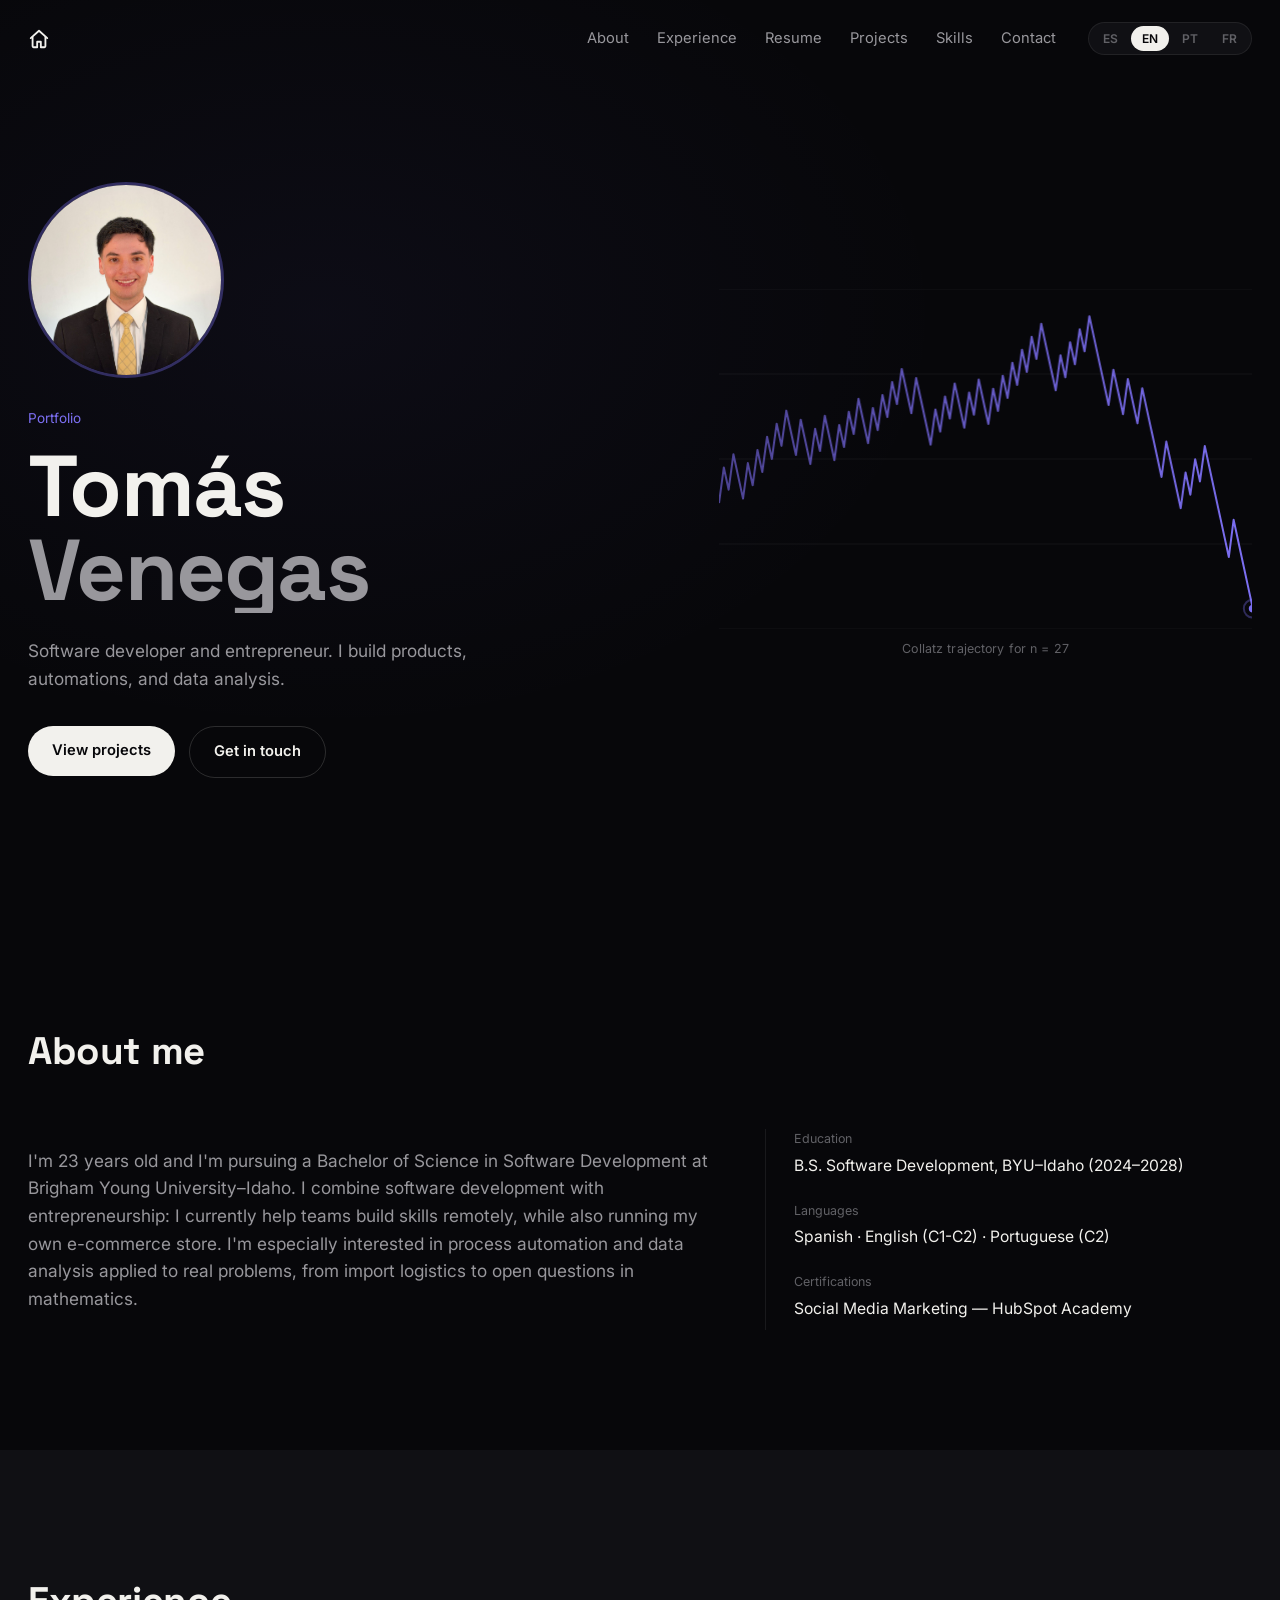
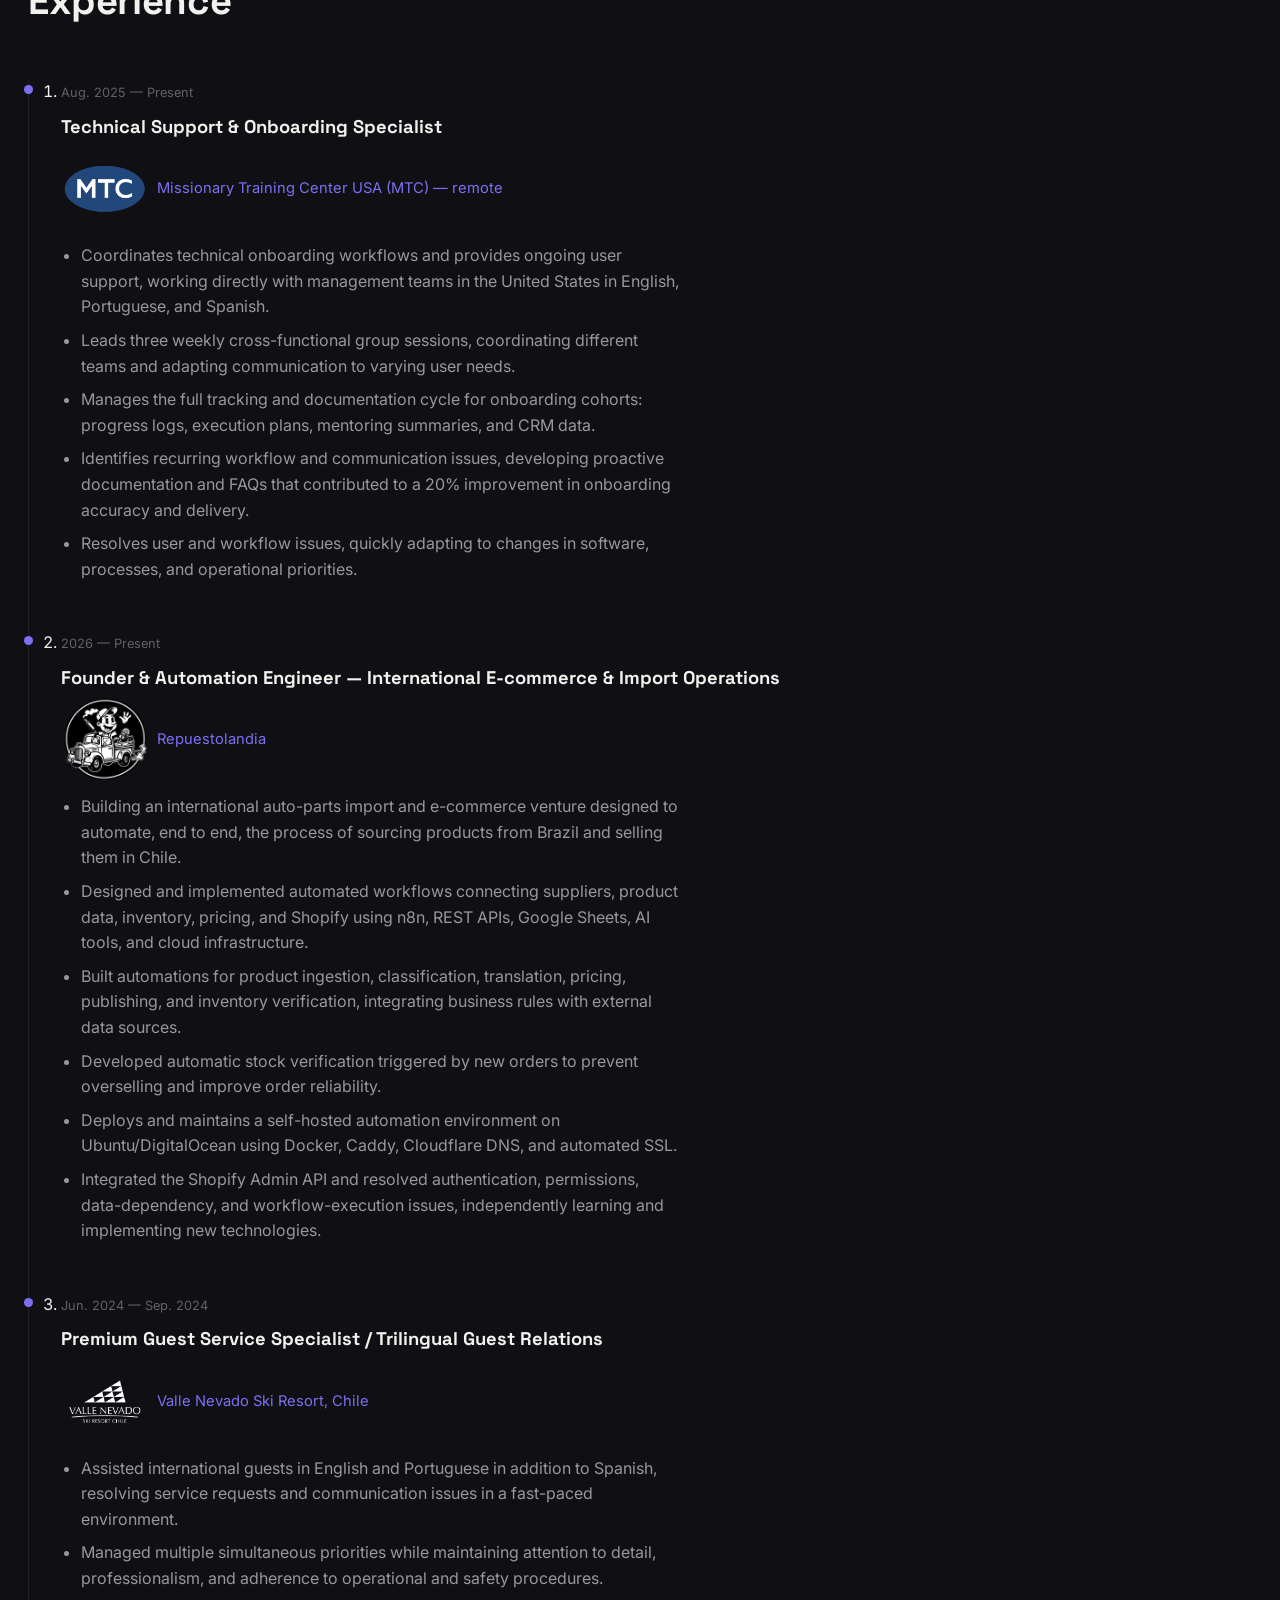
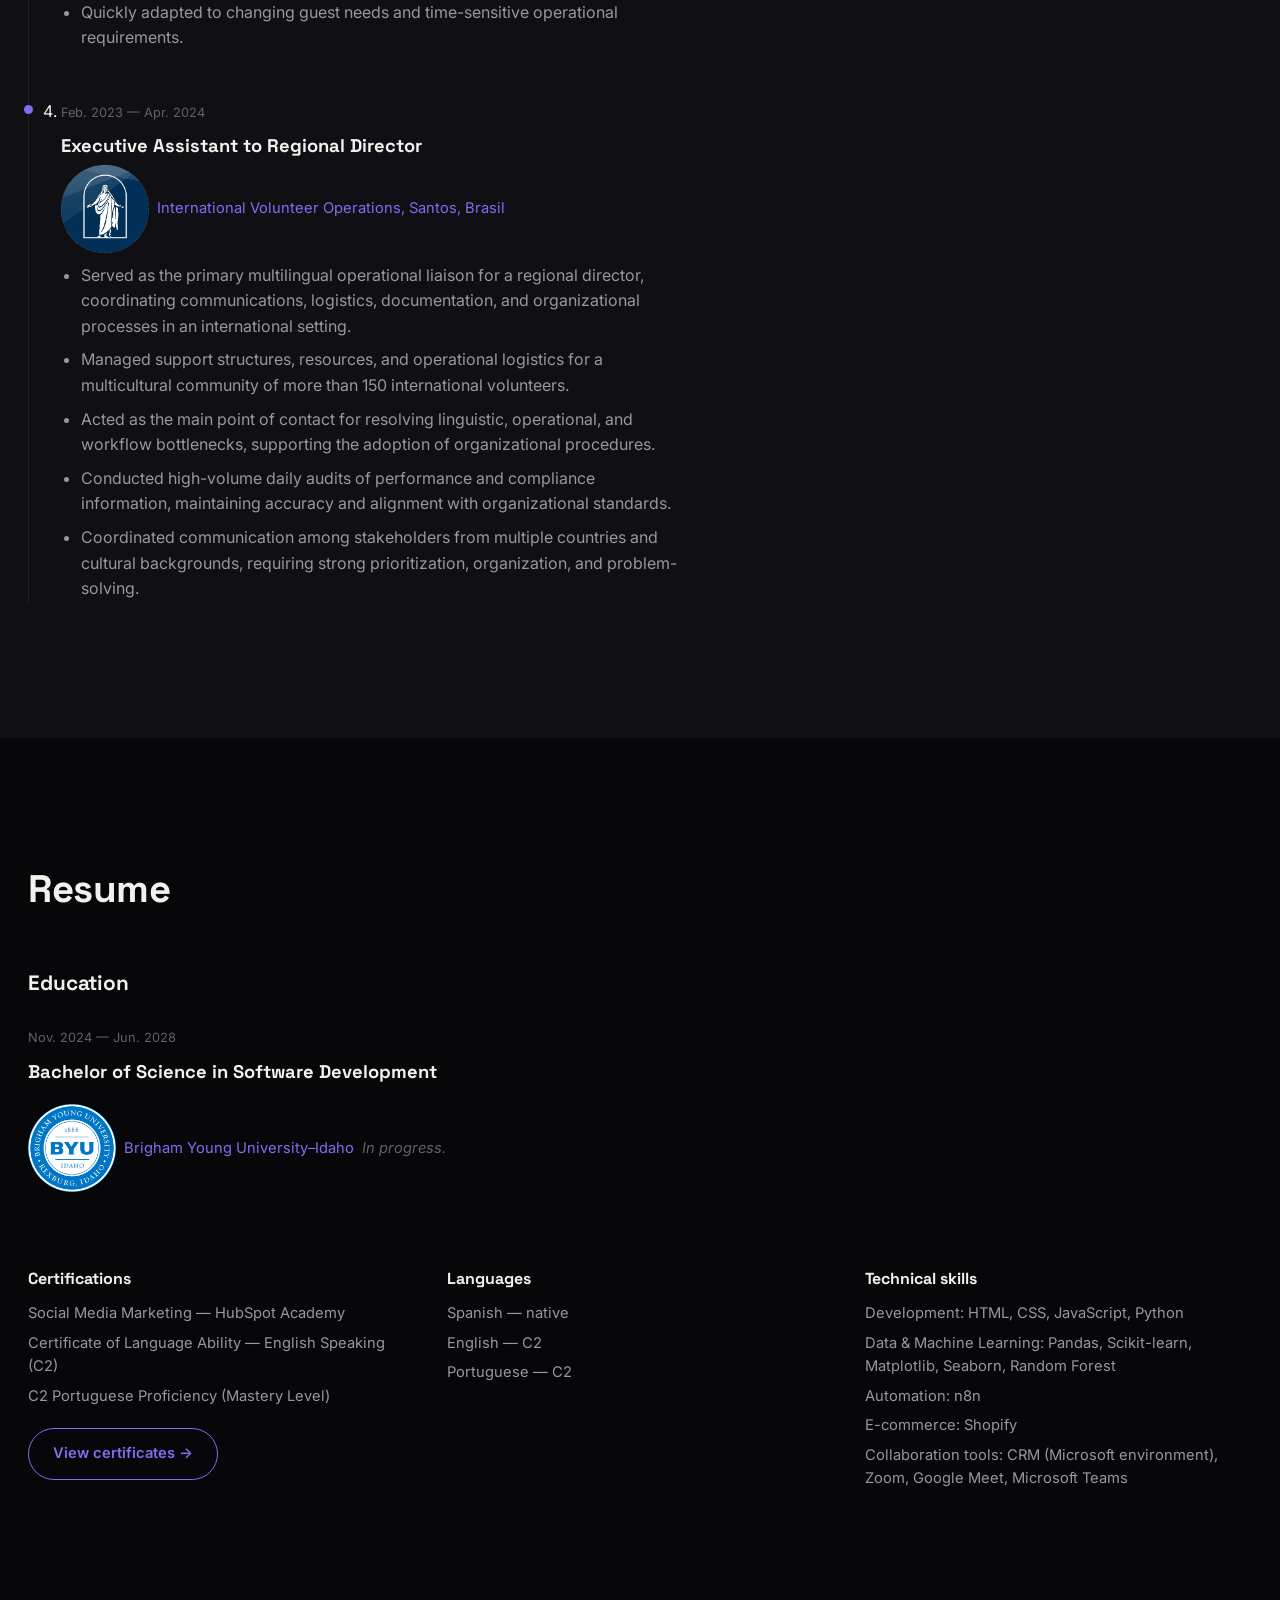
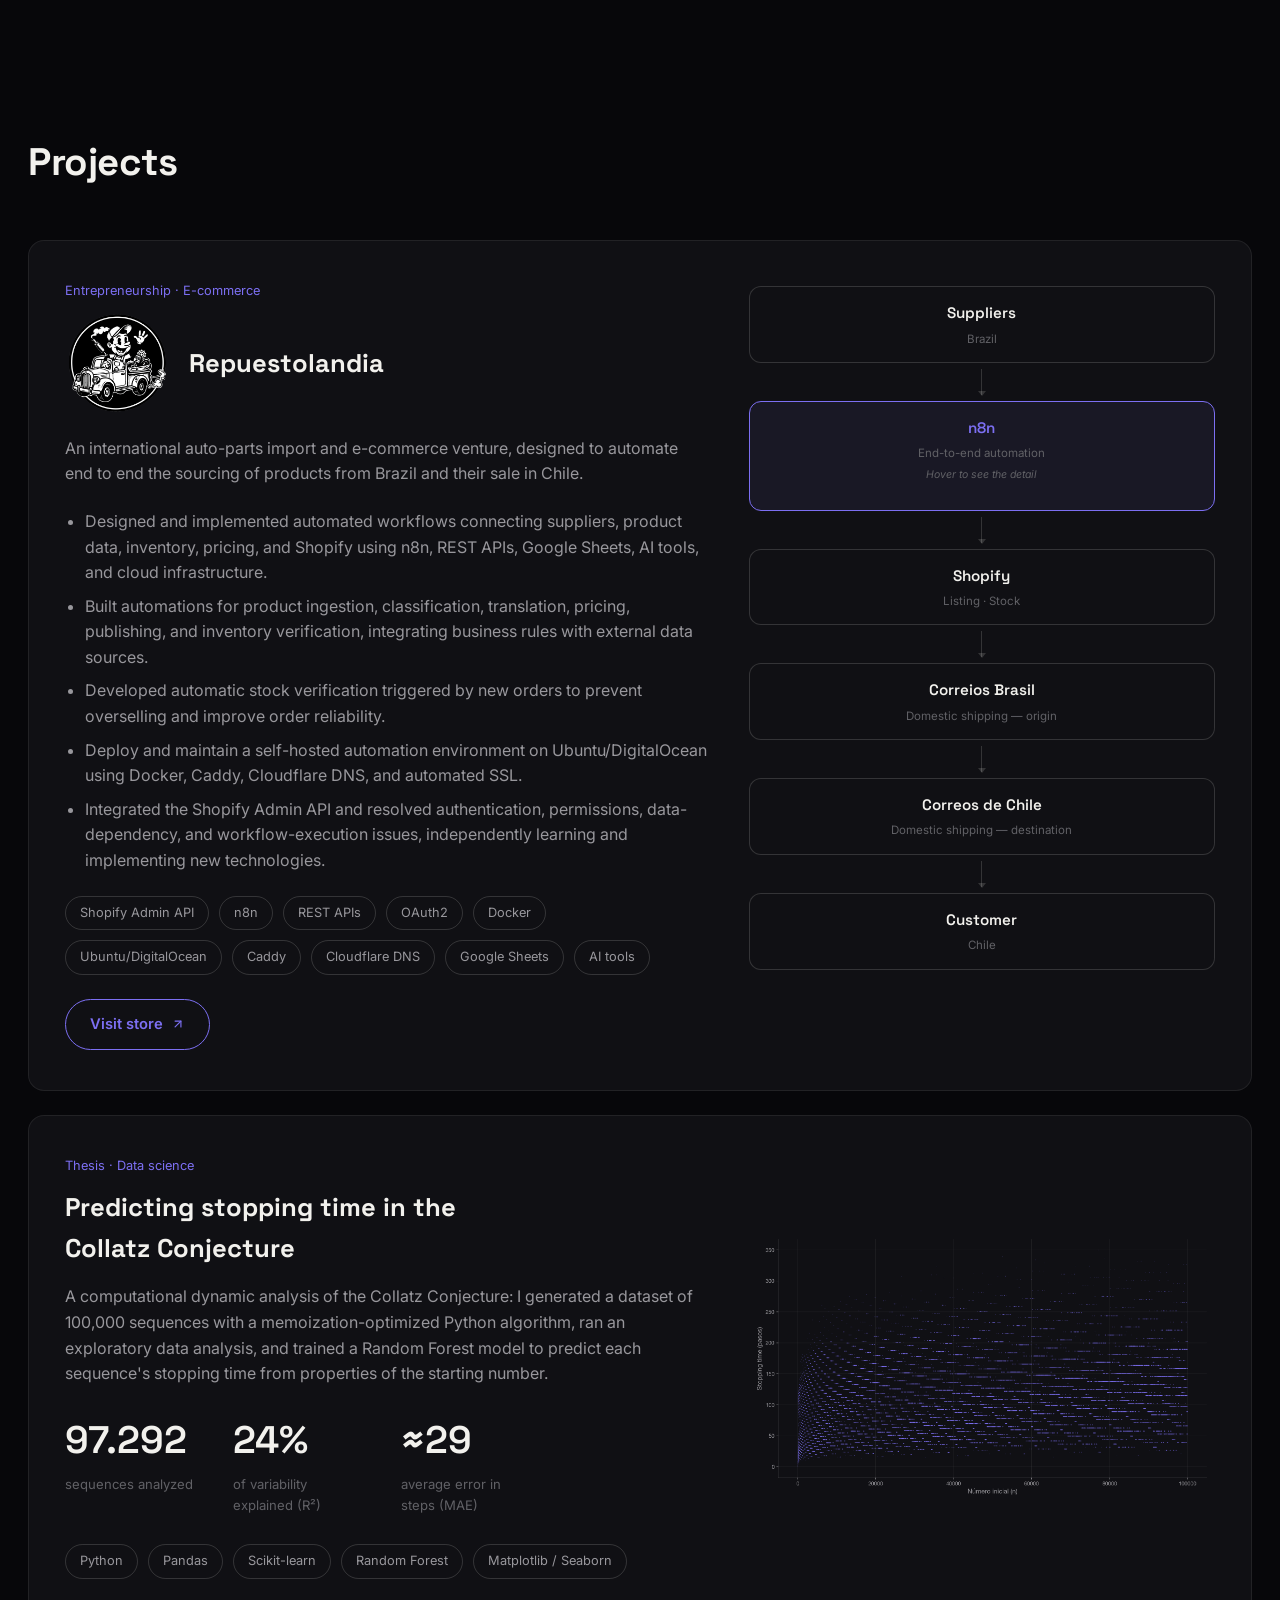
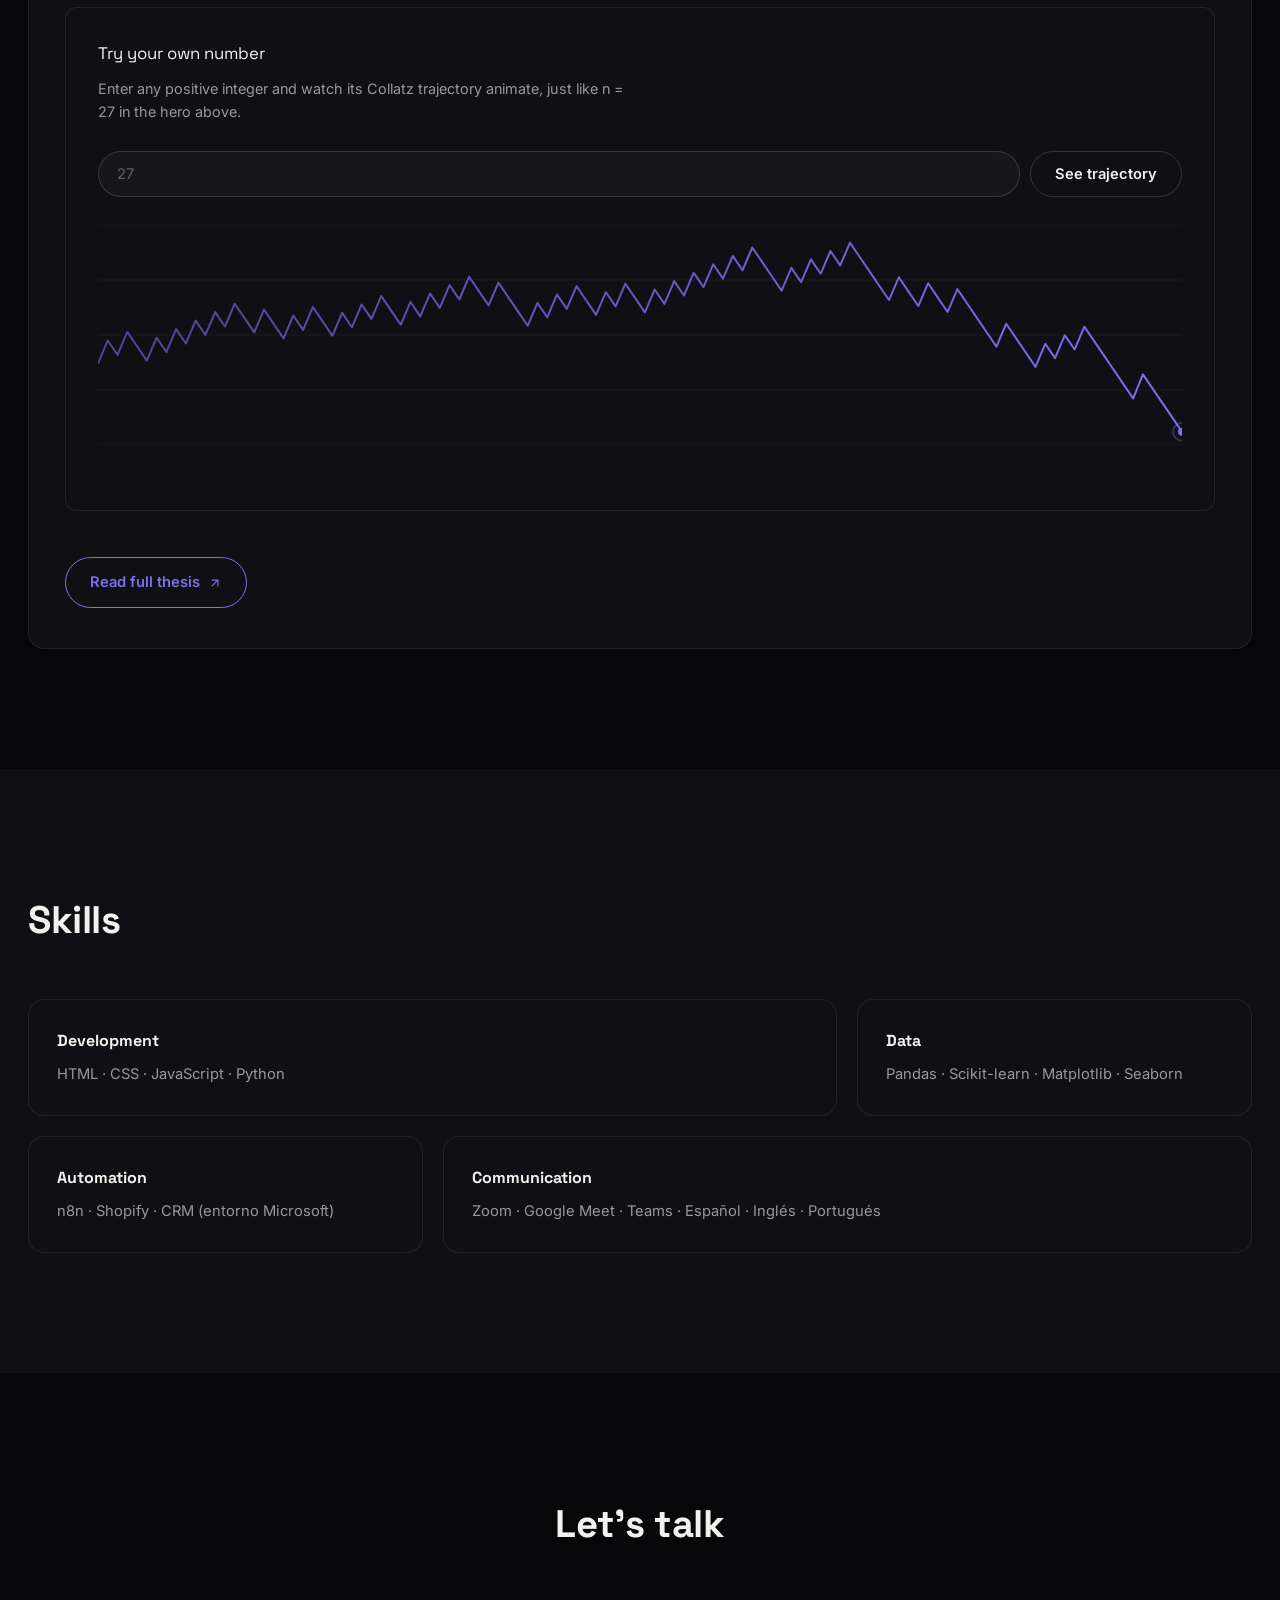
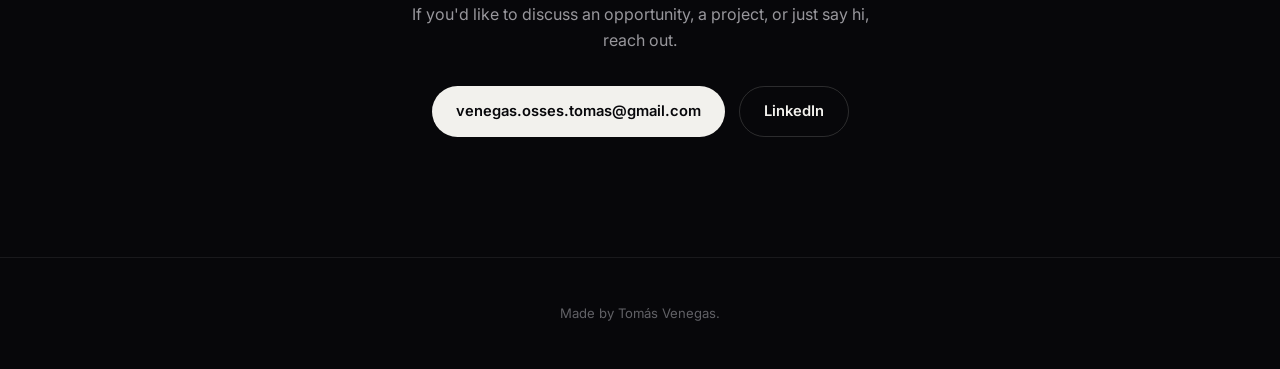
==== index.html @ 2502ef64 "Agregar layout de dos columnas con visuales a las tarjetas de Proyectos - Tarjeta de la tesis: bloqu" ====
<!DOCTYPE html>
<html lang="es">
<head>
<meta charset="UTF-8">
<meta name="viewport" content="width=device-width, initial-scale=1.0">
<title>Tomás Venegas — Portafolio</title>
<meta name="description" content="Desarrollador de software y emprendedor. Portafolio de Tomás Venegas.">
<link rel="icon" type="image/svg+xml" href="images/favicon.svg">
<meta property="og:type" content="website">
<meta property="og:title" content="Tomás Venegas — Portafolio">
<meta property="og:description" content="Desarrollador de software y emprendedor. Construyo productos, automatizaciones y análisis de datos.">
<meta property="og:image" content="images/profile.jpg">
<meta name="twitter:card" content="summary_large_image">
<meta name="twitter:title" content="Tomás Venegas — Portafolio">
<meta name="twitter:description" content="Desarrollador de software y emprendedor. Construyo productos, automatizaciones y análisis de datos.">
<meta name="twitter:image" content="images/profile.jpg">
<link rel="preconnect" href="https://fonts.googleapis.com">
<link rel="preconnect" href="https://fonts.gstatic.com" crossorigin>
<link href="https://fonts.googleapis.com/css2?family=Space+Grotesk:wght@400;500;600;700&family=Inter:wght@400;500;600&display=swap" rel="stylesheet">
<link rel="stylesheet" href="styles/style.css">
</head>
<body>

<div class="progress-line" id="progressLine"></div>

<header class="site-header" id="siteHeader">
  <div class="header-inner">
    <a href="#inicio" class="logo" aria-label="Tomás Venegas — inicio">
      <svg class="logo-icon" width="18" height="18" viewBox="0 0 24 24" fill="none" stroke="currentColor" stroke-width="2" stroke-linecap="round" stroke-linejoin="round" aria-hidden="true">
        <path d="M3 11l9-8 9 8"/>
        <path d="M5 10v10a1 1 0 0 0 1 1h4v-6h4v6h4a1 1 0 0 0 1-1V10"/>
      </svg>
    </a>

    <nav class="main-nav" id="mainNav">
      <a href="#sobre-mi" data-i18n="nav_about">Sobre mí</a>
      <a href="#experiencia" data-i18n="nav_experience">Experiencia</a>
      <a href="#curriculum" data-i18n="nav_cv">Currículum</a>
      <a href="#proyectos" data-i18n="nav_projects">Proyectos</a>
      <a href="#habilidades" data-i18n="nav_skills">Habilidades</a>
      <a href="#contacto" data-i18n="nav_contact">Contacto</a>
    </nav>

    <div class="lang-switch" id="langSwitch">
      <button class="lang-btn" data-lang="es">ES</button>
      <button class="lang-btn" data-lang="en">EN</button>
      <button class="lang-btn" data-lang="pt">PT</button>
      <button class="lang-btn" data-lang="fr">FR</button>
    </div>

    <button class="menu-toggle" id="menuToggle" aria-label="Menú">
      <span></span><span></span><span></span>
    </button>
  </div>
</header>

<main>

  <!-- HERO -->
  <section class="hero" id="inicio">
    <div class="hero-inner">
      <div class="hero-text">
        <img src="images/profile.jpg" alt="Tomás Venegas" class="hero-photo">
        <p class="hero-kicker" data-i18n="hero_kicker">Portafolio</p>
        <h1 class="hero-title">
          <span class="hero-line" data-hero-line="1">Tomás</span>
          <span class="hero-line" data-hero-line="2">Venegas</span>
        </h1>
        <p class="hero-subtitle" data-i18n="hero_subtitle">Desarrollador de software y emprendedor. Construyo productos, automatizaciones y análisis de datos.</p>
        <div class="hero-actions">
          <div class="magnetic-wrap" id="magneticWrap">
            <a href="#proyectos" class="btn btn-primary" data-i18n="hero_cta_projects">Ver proyectos</a>
          </div>
          <a href="#contacto" class="btn btn-ghost" data-i18n="hero_cta_contact">Contactarme</a>
        </div>
      </div>
      <div class="hero-visual">
        <canvas id="collatzCanvas"></canvas>
        <p class="hero-visual-caption" data-i18n="hero_visual_caption">Trayectoria de Collatz para n = 27</p>
      </div>
    </div>
  </section>

  <!-- SOBRE MÍ -->
  <section class="section" id="sobre-mi">
    <div class="section-inner reveal">
      <h2 class="section-title" data-i18n="about_title">Sobre mí</h2>
      <div class="about-grid">
        <p class="about-text" data-i18n="about_text">
          Tengo 23 años y estudio un Bachelor of Science in Software Development en Brigham Young University–Idaho.
          Combino el desarrollo de software con el emprendimiento: hoy trabajo ayudando a equipos a mejorar sus
          habilidades de forma remota, y en paralelo administro mi propia tienda de comercio electrónico.
          Me interesa especialmente la automatización de procesos y el análisis de datos aplicado a problemas
          reales, desde logística de importación hasta preguntas abiertas de matemáticas.
        </p>
        <div class="about-facts">
          <div class="fact">
            <span class="fact-label" data-i18n="about_fact_education">Educación</span>
            <span class="fact-value" data-i18n="about_fact_education_value">B.S. Software Development, BYU–Idaho (2024–2028)</span>
          </div>
          <div class="fact">
            <span class="fact-label" data-i18n="about_fact_languages">Idiomas</span>
            <span class="fact-value" data-i18n="about_fact_languages_value">Español · Inglés (C2) · Portugués (C2)</span>
          </div>
          <div class="fact">
            <span class="fact-label" data-i18n="about_fact_certs">Certificaciones</span>
            <span class="fact-value" data-i18n="about_fact_certs_value">Social Media Marketing — HubSpot Academy</span>
          </div>
        </div>
      </div>
    </div>
  </section>

  <!-- EXPERIENCIA -->
  <section class="section section-alt" id="experiencia">
    <div class="section-inner reveal">
      <h2 class="section-title" data-i18n="exp_title">Experiencia</h2>
      <ol class="timeline">
        <li class="timeline-item">
          <span class="timeline-date" data-i18n="exp1_date">Ago. 2025 — Presente</span>
          <h3 class="timeline-role" data-i18n="exp1_role">Technical Support &amp; Onboarding Specialist</h3>
          <p class="timeline-org">
            <img src="images/logo-mtc.png" alt="" class="timeline-org-logo">
            <span data-i18n="exp1_org">Missionary Training Center USA (MTC) — remoto</span>
          </p>
          <ul class="timeline-bullets">
            <li data-i18n="exp1_b1">Coordina flujos de onboarding técnico y brinda soporte continuo a usuarios, trabajando directamente con equipos de gestión en Estados Unidos en inglés, portugués y español.</li>
            <li data-i18n="exp1_b2">Lidera tres sesiones grupales semanales multifuncionales, coordinando distintos equipos y adaptando la comunicación a diferentes necesidades de usuario.</li>
            <li data-i18n="exp1_b3">Gestiona el ciclo completo de seguimiento y documentación de las cohortes de onboarding: registros de avance, planes de ejecución, resúmenes de mentoría y datos de CRM.</li>
            <li data-i18n="exp1_b4">Identifica problemas recurrentes de flujo y comunicación, y desarrolla documentación y FAQ proactivas, contribuyendo a una mejora del 20% en la precisión y entrega del onboarding.</li>
            <li data-i18n="exp1_b5">Resuelve problemas de usuarios y de flujo de trabajo, adaptándose rápidamente a cambios en software, procesos y prioridades operativas.</li>
          </ul>
        </li>
        <li class="timeline-item">
          <span class="timeline-date" data-i18n="exp2_date">2026 — Presente</span>
          <h3 class="timeline-role" data-i18n="exp2_role">Founder &amp; Automation Engineer — International E-commerce &amp; Import Operations</h3>
          <p class="timeline-org">
            <img src="images/repuestolandia-logo.png" alt="" class="timeline-org-logo">
            <span data-i18n="exp2_org">Repuestolandia</span>
          </p>
          <ul class="timeline-bullets">
            <li data-i18n="exp2_b1">Construye un emprendimiento internacional de importación y e-commerce de repuestos automotrices, diseñado para automatizar de principio a fin el proceso de abastecimiento de productos desde Brasil y su venta en Chile.</li>
            <li data-i18n="exp2_b2">Diseñó e implementó flujos de trabajo automatizados que conectan proveedores, datos de productos, inventario, precios y Shopify usando n8n, REST APIs, Google Sheets, herramientas de IA e infraestructura en la nube.</li>
            <li data-i18n="exp2_b3">Construyó automatizaciones para ingesta, clasificación, traducción, fijación de precios, publicación y verificación de inventario de productos, integrando reglas de negocio con fuentes de datos externas.</li>
            <li data-i18n="exp2_b4">Desarrolló verificación automática de stock activada por nuevos pedidos, para prevenir sobreventa y mejorar la confiabilidad de los pedidos.</li>
            <li data-i18n="exp2_b5">Despliega y mantiene un entorno de automatización autoalojado en Ubuntu/DigitalOcean usando Docker, Caddy, Cloudflare DNS y SSL automatizado.</li>
            <li data-i18n="exp2_b6">Integró la API Admin de Shopify y resolvió problemas de autenticación, permisos, dependencias de datos y ejecución de flujos, aprendiendo e implementando nuevas tecnologías de forma independiente.</li>
          </ul>
        </li>
        <li class="timeline-item">
          <span class="timeline-date" data-i18n="exp3_date">Jun. 2024 — Sep. 2024</span>
          <h3 class="timeline-role" data-i18n="exp3_role">Premium Guest Service Specialist / Trilingual Guest Relations</h3>
          <p class="timeline-org">
            <img src="images/logo-valle-nevado.png" alt="" class="timeline-org-logo">
            <span data-i18n="exp3_org">Valle Nevado Ski Resort, Chile</span>
          </p>
          <ul class="timeline-bullets">
            <li data-i18n="exp3_b1">Brindó atención a huéspedes internacionales en inglés y portugués además de español, resolviendo solicitudes de servicio y problemas de comunicación en un entorno de ritmo acelerado.</li>
            <li data-i18n="exp3_b2">Gestionó múltiples prioridades simultáneas manteniendo atención al detalle, profesionalismo y apego a los procedimientos operativos y de seguridad.</li>
            <li data-i18n="exp3_b3">Se adaptó rápidamente a necesidades cambiantes de los huéspedes y a requerimientos operativos sensibles al tiempo.</li>
          </ul>
        </li>
        <li class="timeline-item">
          <span class="timeline-date" data-i18n="exp4_date">Feb. 2023 — Abr. 2024</span>
          <h3 class="timeline-role" data-i18n="exp4_role">Executive Assistant to Regional Director</h3>
          <p class="timeline-org">
            <img src="images/logo-santos.png" alt="" class="timeline-org-logo">
            <span data-i18n="exp4_org">International Volunteer Operations, Santos, Brasil</span>
          </p>
          <ul class="timeline-bullets">
            <li data-i18n="exp4_b1">Fue el enlace operativo y multilingüe principal de un director regional, coordinando comunicaciones, logística, documentación y procesos organizacionales en un entorno internacional.</li>
            <li data-i18n="exp4_b2">Gestionó estructuras de apoyo, recursos y logística operativa para una comunidad multicultural de más de 150 voluntarios internacionales.</li>
            <li data-i18n="exp4_b3">Actuó como punto de contacto principal para resolver cuellos de botella lingüísticos, operativos y de flujo de trabajo, apoyando la adopción de procedimientos organizacionales.</li>
            <li data-i18n="exp4_b4">Realizó auditorías diarias de alto volumen sobre información de desempeño y cumplimiento, manteniendo precisión y alineación con los estándares de la organización.</li>
            <li data-i18n="exp4_b5">Coordinó la comunicación entre stakeholders de múltiples países y trasfondos culturales, lo que exigió fuerte priorización, organización y resolución de problemas.</li>
          </ul>
        </li>
      </ol>
    </div>
  </section>

  <!-- CURRÍCULUM -->
  <section class="section" id="curriculum">
    <div class="section-inner reveal">
      <h2 class="section-title" data-i18n="cv_title">Currículum</h2>

      <div class="cv-block">
        <h3 class="cv-subtitle" data-i18n="cv_education_title">Educación</h3>
        <div class="cv-education">
          <span class="cv-education-date" data-i18n="cv_edu1_date">Nov. 2024 — Jun. 2028</span>
          <h3 class="cv-education-role" data-i18n="cv_edu1_role">Bachelor of Science in Software Development</h3>
          <p class="cv-education-org">
            <img src="images/logo-byu-idaho.png" alt="" class="timeline-org-logo">
            <span data-i18n="cv_edu1_org">Brigham Young University–Idaho</span>
            <span class="cv-education-status" data-i18n="cv_edu1_desc">En curso.</span>
          </p>
        </div>
      </div>

      <div class="skills-grid cv-grid">
        <div class="skill-group">
          <h3 data-i18n="cv_certs_title">Certificaciones</h3>
          <p data-i18n="cv_cert1">Social Media Marketing — HubSpot Academy</p>
          <p data-i18n="cv_cert2">Advanced English, Professional Proficiency (C2)</p>
          <p data-i18n="cv_cert3">C2 Portuguese Proficiency (Mastery Level)</p>
          <a href="certificados.html" target="_blank" rel="noopener" class="btn btn-accent cv-cert-link" data-i18n="cv_view_certs">Ver certificados →</a>
        </div>
        <div class="skill-group">
          <h3 data-i18n="cv_languages_title">Idiomas</h3>
          <p data-i18n="cv_lang1">Español — nativo</p>
          <p data-i18n="cv_lang2">Inglés — C2</p>
          <p data-i18n="cv_lang3">Portugués — C2</p>
        </div>
        <div class="skill-group">
          <h3 data-i18n="cv_skills_title">Habilidades técnicas</h3>
          <p data-i18n="cv_skill1">Desarrollo: HTML, CSS, JavaScript, Python</p>
          <p data-i18n="cv_skill2">Datos y Machine Learning: Pandas, Scikit-learn, Matplotlib, Seaborn, Random Forest</p>
          <p data-i18n="cv_skill3">Automatización: n8n</p>
          <p data-i18n="cv_skill4">E-commerce: Shopify</p>
          <p data-i18n="cv_skill5">Herramientas colaborativas: CRM (entorno Microsoft), Zoom, Google Meet, Microsoft Teams</p>
        </div>
      </div>
    </div>
  </section>

  <!-- PROYECTOS -->
  <section class="section" id="proyectos">
    <div class="section-inner reveal">
      <h2 class="section-title" data-i18n="projects_title">Proyectos</h2>

      <article class="project project-repuestolandia">
        <div class="project-info">
          <div class="project-two-col">
            <div class="project-two-col-text">
              <p class="project-kicker" data-i18n="proj1_kicker">Emprendimiento · E-commerce</p>
              <a href="https://repuestolandia.cl" target="_blank" rel="noopener" class="project-header">
                <img src="images/repuestolandia-logo.png" alt="Repuestolandia" class="project-logo">
                <h3 class="project-name">Repuestolandia</h3>
              </a>
              <p class="project-desc" data-i18n="proj1_desc">
                Emprendimiento internacional de importación y e-commerce de repuestos automotrices, diseñado
                para automatizar de principio a fin el abastecimiento de productos desde Brasil y su venta en Chile.
              </p>
              <ul class="timeline-bullets project-bullets">
                <li data-i18n="proj1_b1">Diseñé e implementé flujos de trabajo automatizados que conectan proveedores, datos de productos, inventario, precios y Shopify usando n8n, REST APIs, Google Sheets, herramientas de IA e infraestructura en la nube.</li>
                <li data-i18n="proj1_b2">Construí automatizaciones para ingesta, clasificación, traducción, fijación de precios, publicación y verificación de inventario de productos, integrando reglas de negocio con fuentes de datos externas.</li>
                <li data-i18n="proj1_b3">Desarrollé verificación automática de stock activada por nuevos pedidos, para prevenir sobreventa y mejorar la confiabilidad de los pedidos.</li>
                <li data-i18n="proj1_b4">Despliego y mantengo un entorno de automatización autoalojado en Ubuntu/DigitalOcean usando Docker, Caddy, Cloudflare DNS y SSL automatizado.</li>
                <li data-i18n="proj1_b5">Integré la API Admin de Shopify y resolví problemas de autenticación, permisos, dependencias de datos y ejecución de flujos, aprendiendo e implementando nuevas tecnologías de forma independiente.</li>
              </ul>
              <ul class="project-stack">
                <li>Shopify Admin API</li>
                <li>n8n</li>
                <li>REST APIs</li>
                <li>OAuth2</li>
                <li>Docker</li>
                <li>Ubuntu/DigitalOcean</li>
                <li>Caddy</li>
                <li>Cloudflare DNS</li>
                <li>Google Sheets</li>
                <li data-i18n="proj1_stack_ai">Herramientas de IA</li>
              </ul>
            </div>
            <div class="project-two-col-visual">
              <div class="flow-diagram">
                <div class="flow-node">
                  <span class="flow-node-title" data-i18n="proj1_flow_node1_title">Proveedores</span>
                  <span class="flow-node-sub" data-i18n="proj1_flow_node1_sub">Brasil</span>
                </div>
                <div class="flow-connector"></div>
                <div class="flow-node flow-node-accent flow-node-expandable" tabindex="0">
                  <span class="flow-node-title">n8n</span>
                  <span class="flow-node-sub" data-i18n="proj1_flow_node2_sub">Automatización end-to-end</span>
                  <span class="flow-node-hint" data-i18n="proj1_flow_hint">Pasa el cursor para ver el detalle</span>
                  <div class="flow-node-details-wrap">
                    <ul class="flow-node-details">
                      <li data-i18n="proj1_flow_detail1">Scraping de productos desde los proveedores</li>
                      <li data-i18n="proj1_flow_detail2">Traducción automática de nombres (portugués → español)</li>
                      <li data-i18n="proj1_flow_detail3">Conversión de valores BRL → CLP</li>
                      <li data-i18n="proj1_flow_detail4">Cálculo del precio final para el cliente</li>
                      <li data-i18n="proj1_flow_detail5">Registro en Google Sheets del margen y cada gasto por separado</li>
                      <li data-i18n="proj1_flow_detail6">Verificación de stock en el proveedor al recibir un pedido: si no hay stock, marca el producto como agotado en Shopify y notifica para gestionar el reembolso</li>
                    </ul>
                  </div>
                </div>
                <div class="flow-connector"></div>
                <div class="flow-node">
                  <span class="flow-node-title">Shopify</span>
                  <span class="flow-node-sub" data-i18n="proj1_flow_node3_sub">Publicación · Stock</span>
                </div>
                <div class="flow-connector"></div>
                <div class="flow-node">
                  <span class="flow-node-title">Correios Brasil</span>
                  <span class="flow-node-sub" data-i18n="proj1_flow_node4_sub">Envío nacional — origen</span>
                </div>
                <div class="flow-connector"></div>
                <div class="flow-node">
                  <span class="flow-node-title">Correos de Chile</span>
                  <span class="flow-node-sub" data-i18n="proj1_flow_node5_sub">Envío nacional — destino</span>
                </div>
                <div class="flow-connector"></div>
                <div class="flow-node">
                  <span class="flow-node-title" data-i18n="proj1_flow_node6_title">Cliente</span>
                  <span class="flow-node-sub" data-i18n="proj1_flow_node6_sub">Chile</span>
                </div>
              </div>
            </div>
          </div>

          <a href="https://repuestolandia.cl" target="_blank" rel="noopener" class="btn btn-accent project-cta">
            <span data-i18n="proj1_cta">Ver tienda</span>
            <svg width="14" height="14" viewBox="0 0 24 24" fill="none" stroke="currentColor" stroke-width="2" stroke-linecap="round" stroke-linejoin="round" aria-hidden="true"><path d="M7 17L17 7"/><path d="M7 7h10v10"/></svg>
          </a>
        </div>
      </article>

      <article class="project project-thesis">
        <div class="project-info">
          <div class="project-two-col">
            <div class="project-two-col-text">
              <p class="project-kicker" data-i18n="proj2_kicker">Tesis · Ciencia de datos</p>
              <h3 class="project-name" data-i18n="proj2_name">Predicción del tiempo de parada en la Conjetura de Collatz</h3>
              <p class="project-desc" data-i18n="proj2_desc">
                Análisis dinámico computacional de la Conjetura de Collatz: generé un dataset de 100.000
                secuencias con un algoritmo optimizado por memoización en Python, hice un análisis
                exploratorio de datos y entrené un modelo Random Forest para predecir el tiempo de parada
                (stopping time) de cada secuencia a partir de propiedades del número inicial.
              </p>
              <div class="project-stats">
                <div class="stat">
                  <span class="stat-number" data-count="100000">0</span>
                  <span class="stat-label" data-i18n="proj2_stat1">secuencias analizadas</span>
                </div>
                <div class="stat">
                  <span class="stat-number" data-count="25" data-suffix="%">0%</span>
                  <span class="stat-label" data-i18n="proj2_stat2">de la variabilidad explicada (R²)</span>
                </div>
                <div class="stat">
                  <span class="stat-number" data-count="30" data-prefix="≈">0</span>
                  <span class="stat-label" data-i18n="proj2_stat3">pasos de error promedio (MAE)</span>
                </div>
              </div>
              <ul class="project-stack">
                <li>Python</li>
                <li>Pandas</li>
                <li>Scikit-learn</li>
                <li>Random Forest</li>
                <li>Matplotlib / Seaborn</li>
              </ul>
            </div>
            <div class="project-two-col-visual">
              <img src="images/dispersion-n-stopping-time-dark.png" alt="Gráfico de dispersión: número inicial n versus tiempo de parada, para 100.000 secuencias de Collatz" class="project-thesis-chart">
            </div>
          </div>

          <div class="collatz-explorer">
            <p class="collatz-explorer-title" data-i18n="collatz_title">Prueba tu propio número</p>
            <p class="collatz-explorer-desc" data-i18n="collatz_desc">Escribe cualquier entero positivo y mira su trayectoria de Collatz animarse, igual que la de n = 27 en el inicio.</p>
            <div class="collatz-explorer-controls">
              <input type="number" id="collatzInput" class="collatz-input" min="1" step="1" inputmode="numeric" placeholder="27" data-i18n-label="collatz_input_label" aria-label="Número entero positivo">
              <button type="button" id="collatzRun" class="btn btn-ghost" data-i18n="collatz_run">Ver trayectoria</button>
            </div>
            <canvas id="collatzExplorerCanvas" class="collatz-explorer-canvas"></canvas>
            <p class="collatz-explorer-stats" id="collatzStats" aria-live="polite"></p>
          </div>

          <a href="tesis.html" target="_blank" rel="noopener" class="btn btn-accent project-cta">
            <span data-i18n="proj2_cta">Leer tesis completa</span>
            <svg width="14" height="14" viewBox="0 0 24 24" fill="none" stroke="currentColor" stroke-width="2" stroke-linecap="round" stroke-linejoin="round" aria-hidden="true"><path d="M7 17L17 7"/><path d="M7 7h10v10"/></svg>
          </a>
        </div>
      </article>
    </div>
  </section>

  <!-- HABILIDADES -->
  <section class="section section-alt" id="habilidades">
    <div class="section-inner reveal">
      <h2 class="section-title" data-i18n="skills_title">Habilidades</h2>
      <div class="skills-grid skills-bento">
        <div class="skill-group">
          <h3 data-i18n="skills_group1">Desarrollo</h3>
          <p>HTML · CSS · JavaScript · Python</p>
        </div>
        <div class="skill-group">
          <h3 data-i18n="skills_group2">Datos</h3>
          <p>Pandas · Scikit-learn · Matplotlib · Seaborn</p>
        </div>
        <div class="skill-group">
          <h3 data-i18n="skills_group3">Automatización</h3>
          <p>n8n · Shopify · CRM (entorno Microsoft)</p>
        </div>
        <div class="skill-group">
          <h3 data-i18n="skills_group4">Comunicación</h3>
          <p>Zoom · Google Meet · Teams · Español · Inglés · Portugués</p>
        </div>
      </div>
    </div>
  </section>

  <!-- CONTACTO -->
  <section class="section" id="contacto">
    <div class="section-inner reveal contact-inner">
      <h2 class="section-title" data-i18n="contact_title">Conversemos</h2>
      <p class="contact-text" data-i18n="contact_text">
        Si quieres conversar sobre una oportunidad, un proyecto o simplemente saludar, escríbeme.
      </p>
      <div class="contact-actions">
        <a href="mailto:venegas.osses.tomas@gmail.com" class="btn btn-primary contact-email" id="contactEmailBtn">
          venegas.osses.tomas@gmail.com
          <span class="contact-copied-tip" id="contactCopiedTip" data-i18n="contact_copied">¡Copiado!</span>
        </a>
        <a href="https://linkedin.com/in/tomas-venegas-osses-016633320" target="_blank" rel="noopener" class="btn btn-ghost">LinkedIn</a>
      </div>
    </div>
  </section>

</main>

<footer class="site-footer">
  <p data-i18n="footer_text">Hecho por Tomás Venegas.</p>
</footer>

<script src="scripts/script.js"></script>
</body>
</html>
---- styles/style.css ----
/* ==========================================================
   Tokens
   ========================================================== */
:root{
  --bg: #07070a;
  --bg-elevated: #101014;
  --bg-elevated-2: #16161b;
  --text: #f2f1ed;
  --text-dim: #98979c;
  --text-faint: #616166;
  --accent: #7c6ff2;
  --accent-dim: #4d4494;
  --line: rgba(242,241,237,0.08);
  --line-strong: rgba(242,241,237,0.16);

  --font-display: 'Space Grotesk', 'Helvetica Neue', Arial, sans-serif;
  --font-body: 'Inter', 'Helvetica Neue', Arial, sans-serif;

  --ease: cubic-bezier(.22,1,.36,1);
  --max-w: 1280px;
}

*{ box-sizing: border-box; }
html{ scroll-behavior: smooth; }

:focus-visible{
  outline: 2px solid var(--accent);
  outline-offset: 3px;
}

@media (prefers-reduced-motion: reduce){
  html{ scroll-behavior: auto; }
  *{
    animation-duration: 0.001ms !important;
    animation-iteration-count: 1 !important;
  }
  /* Drop movement, keep color/opacity feedback: transitions that carry
     translateY/scale collapse to the plain state instead of nuking every
     transition (which would also silence hover/press color feedback). */
  .reveal{
    transform: none !important;
    transition: opacity .3s ease !important;
  }
  .btn:hover,
  .btn:active,
  .lang-btn:active,
  .main-nav a:active,
  .logo:active,
  .project-header:hover .project-logo{
    transform: none !important;
  }
  .main-nav{
    transition: opacity .2s ease !important;
  }
}

body{
  margin:0;
  background: var(--bg);
  color: var(--text);
  font-family: var(--font-body);
  line-height: 1.6;
  -webkit-font-smoothing: antialiased;
}

a{ color: inherit; text-decoration: none; }
ul{ list-style: none; margin:0; padding:0; }
h1,h2,h3{ font-family: var(--font-display); margin: 0; }

/* Language switch: fade only the text that actually changes,
   not the whole layout (photo/logo/canvas stay put). */
[data-i18n]{
  transition: opacity .16s ease;
}
body.is-switching-lang [data-i18n]{
  opacity: 0.4;
  transition-duration: .1s;
}

/* ==========================================================
   Progress line
   ========================================================== */
.progress-line{
  position: fixed;
  top:0; left:0;
  height: 2px;
  width: 0%;
  background: var(--accent);
  z-index: 1000;
  transition: width .1s linear;
}

/* ==========================================================
   Header
   ========================================================== */
.site-header{
  position: fixed;
  top:0; left:0; right:0;
  z-index: 900;
  padding: 22px 0;
  transition: background var(--ease) .4s, padding var(--ease) .4s, border-color var(--ease) .4s;
  border-bottom: 1px solid transparent;
}
.site-header.scrolled{
  background: rgba(7,7,10,0.82);
  backdrop-filter: blur(14px);
  padding: 14px 0;
  border-bottom: 1px solid var(--line);
}
.header-inner{
  max-width: var(--max-w);
  margin: 0 auto;
  padding: 0 28px;
  display: flex;
  align-items: center;
  gap: 32px;
}
.logo{
  font-family: var(--font-display);
  font-weight: 700;
  font-size: 1.1rem;
  letter-spacing: 0.02em;
  margin-right: auto;
  display: inline-flex;
  align-items: center;
  gap: 6px;
  transition: color var(--ease) .25s, transform var(--ease) .3s;
}
.logo:hover{ color: var(--accent); }
.logo:active{
  transform: scale(0.95);
  transition-duration: .12s;
}
.logo-icon{
  width: 22px;
  height: 22px;
  flex-shrink: 0;
}
.main-nav{
  display: flex;
  gap: 28px;
}
.main-nav a{
  font-size: 0.92rem;
  color: var(--text-dim);
  position: relative;
  padding: 4px 0;
  display: inline-block;
  transition: color var(--ease) .3s, transform var(--ease) .3s;
}
.main-nav a:hover{ color: var(--text); }
.main-nav a:active{
  transform: scale(0.96);
  transition-duration: .12s;
}
.main-nav a::after{
  content:'';
  position:absolute;
  left:0; right:100%;
  bottom:-2px;
  height:1px;
  background: var(--accent);
  transition: right var(--ease) .35s;
}
.main-nav a:hover::after{ right:0; }
.main-nav a.active{ color: var(--text); }
.main-nav a.active::after{ right:0; }

.lang-switch{
  display:flex;
  gap: 2px;
  background: var(--bg-elevated);
  border: 1px solid var(--line);
  border-radius: 999px;
  padding: 3px;
}
.lang-btn{
  font-family: var(--font-body);
  font-size: 0.75rem;
  font-weight: 600;
  color: var(--text-faint);
  background: transparent;
  border: none;
  padding: 5px 11px;
  border-radius: 999px;
  cursor: pointer;
  transition: color var(--ease) .25s, background var(--ease) .25s, transform var(--ease) .3s;
}
.lang-btn:hover{ color: var(--text-dim); }
.lang-btn.active{
  color: var(--bg);
  background: var(--text);
}
.lang-btn:active{
  transform: scale(0.93);
  transition-duration: .12s;
}

.menu-toggle{
  display:none;
  flex-direction: column;
  justify-content: center;
  gap: 5px;
  width: 32px; height: 32px;
  background: none;
  border: none;
  cursor: pointer;
  padding: 0;
}
.menu-toggle span{
  display:block;
  height: 1.5px;
  background: var(--text);
  border-radius: 2px;
  transition: transform var(--ease) .3s, opacity var(--ease) .3s;
}

/* ==========================================================
   Hero
   ========================================================== */
.hero{
  min-height: 100vh;
  display: flex;
  align-items: center;
  padding: 120px 28px 60px;
  background: radial-gradient(ellipse 900px 600px at 25% 35%, rgba(124,111,242,0.05), transparent 70%);
}
.hero-inner{
  max-width: var(--max-w);
  margin: 0 auto;
  width: 100%;
  display: grid;
  grid-template-columns: 1.1fr 0.9fr;
  gap: 40px;
  align-items: center;
}
.hero-photo{
  width: 196px;
  height: 196px;
  border-radius: 50%;
  object-fit: cover;
  border: 3px solid rgba(124,111,242,0.35);
  margin: 0 0 22px;
  opacity: 0;
  transform: translateY(8px);
  animation: heroReveal .7s var(--ease) 0s forwards;
}
.hero-kicker{
  font-size: 0.85rem;
  color: var(--accent);
  margin: 0 0 14px;
  opacity: 0;
  transform: translateY(8px);
  animation: heroReveal .7s var(--ease) .1s forwards;
}
.hero-title{
  font-size: clamp(3rem, 8vw, 5.4rem);
  line-height: 0.98;
  font-weight: 700;
  letter-spacing: -0.02em;
  margin: 0 0 24px;
}
.hero-line{
  display:block;
  overflow: hidden;
}
.hero-line span, .hero-line{
  opacity: 0;
}
.hero-line[data-hero-line]{
  opacity: 1;
}
.hero-line[data-hero-line="1"]{
  animation: heroReveal .8s var(--ease) .25s forwards;
  opacity: 0;
}
.hero-line[data-hero-line="2"]{
  animation: heroReveal .8s var(--ease) .4s forwards;
  opacity: 0;
  color: var(--text-dim);
}
.hero-subtitle{
  max-width: 46ch;
  font-size: 1.08rem;
  color: var(--text-dim);
  margin: 0 0 34px;
  opacity: 0;
  transform: translateY(8px);
  animation: heroReveal .7s var(--ease) .55s forwards;
}
.hero-actions{
  display: flex;
  gap: 14px;
  opacity: 0;
  transform: translateY(8px);
  animation: heroReveal .7s var(--ease) .7s forwards;
}
.magnetic-wrap{
  display: inline-block;
  padding: 12px;
  margin: -12px;
  transition: transform .2s cubic-bezier(0.34, 1.56, 0.64, 1);
}

@keyframes heroReveal{
  to{ opacity: 1; transform: translateY(0); }
}

.btn{
  display: inline-flex;
  align-items: center;
  gap: 8px;
  padding: 13px 24px;
  border-radius: 999px;
  font-size: 0.92rem;
  font-weight: 600;
  font-family: var(--font-body);
  background: transparent;
  border: none;
  appearance: none;
  -webkit-appearance: none;
  cursor: pointer;
  transition: transform var(--ease) .3s, background var(--ease) .3s, border-color var(--ease) .3s, color var(--ease) .3s;
}
.btn-primary{
  background: var(--text);
  color: var(--bg);
}
.btn-primary:hover{ transform: translateY(-2px); }
.btn-ghost{
  border: 1px solid var(--line-strong);
  color: var(--text);
}
.btn-ghost:hover{
  border-color: var(--text-dim);
  transform: translateY(-2px);
}
.btn-accent{
  border: 1px solid var(--accent);
  color: var(--accent);
}
.btn-accent:hover{
  background: var(--accent);
  color: var(--bg);
  transform: translateY(-2px);
}
.btn:active{
  transform: scale(0.97);
  transition-duration: .12s;
}

.hero-visual{
  position: relative;
  opacity: 0;
  animation: heroReveal 1s var(--ease) .5s forwards;
}
#collatzCanvas{
  width: 100%;
  height: 340px;
  display:block;
}
.hero-visual-caption{
  text-align: center;
  font-size: 0.78rem;
  color: var(--text-faint);
  margin-top: 10px;
  letter-spacing: 0.01em;
}

/* ==========================================================
   Sections
   ========================================================== */
.section{
  padding: 120px 28px;
}
.section-alt{
  background: var(--bg-elevated);
}
.section-inner{
  max-width: var(--max-w);
  margin: 0 auto;
}
.section-title{
  font-size: clamp(1.8rem, 3.4vw, 2.4rem);
  margin-bottom: 48px;
  letter-spacing: -0.01em;
}

.reveal{
  opacity: 0;
  transform: translateY(16px);
  transition: opacity .8s var(--ease), transform .8s var(--ease);
}
.reveal.is-visible{
  opacity: 1;
  transform: translateY(0);
}

/* About */
.about-grid{
  display: grid;
  grid-template-columns: 1.4fr 1fr;
  gap: 56px;
}
.about-text{
  font-size: 1.08rem;
  color: var(--text-dim);
  max-width: 62ch;
}
.about-facts{
  display: flex;
  flex-direction: column;
  gap: 22px;
  border-left: 1px solid var(--line);
  padding-left: 28px;
}
.fact{ display:flex; flex-direction: column; gap: 4px; }
.fact-label{
  font-size: 0.78rem;
  color: var(--text-faint);
}
.fact-value{
  font-size: 0.98rem;
  color: var(--text);
}

/* Timeline */
.timeline{
  border-left: 1px solid var(--line);
  padding-left: 32px;
  display: flex;
  flex-direction: column;
  gap: 48px;
}
.timeline-item{ position: relative; }
.timeline-item::before{
  content:'';
  position: absolute;
  left: -37px;
  top: 6px;
  width: 9px; height: 9px;
  border-radius: 50%;
  background: var(--accent);
}
.timeline-date{
  font-size: 0.8rem;
  color: var(--text-faint);
  display: block;
  margin-bottom: 8px;
}
.timeline-role{
  font-size: 1.15rem;
  margin-bottom: 4px;
}
.timeline-org{
  display: flex;
  align-items: center;
  gap: 8px;
  font-size: 0.92rem;
  color: var(--accent);
  margin: 0 0 10px;
}
.timeline-org-logo{
  width: 88px;
  height: 88px;
  object-fit: contain;
  flex-shrink: 0;
}
.timeline-desc{
  color: var(--text-dim);
  max-width: 62ch;
  margin: 0;
}
.timeline-bullets{
  color: var(--text-dim);
  max-width: 62ch;
  margin: 0;
  padding-left: 20px;
  list-style: disc;
}
.timeline-bullets li{
  margin-bottom: 8px;
}
.timeline-bullets li:last-child{
  margin-bottom: 0;
}

/* Projects */
.project{
  position: relative;
  padding: 40px 36px;
  background: var(--bg-elevated);
  border: 1px solid var(--line);
  border-radius: 16px;
  overflow: hidden;
  transition: border-color var(--ease) .4s;
}
.project + .project{ margin-top: 24px; }
.project::before{
  content: '';
  position: absolute;
  inset: 0;
  background: radial-gradient(280px circle at var(--spot-x, 50%) var(--spot-y, 50%), rgba(124,111,242,0.12), transparent 70%);
  opacity: 0;
  transition: opacity .35s ease;
  pointer-events: none;
}
@media (hover: hover) and (pointer: fine){
  .project:hover{ border-color: rgba(124,111,242,0.5); }
  .project:hover::before{ opacity: 1; }
}
.project-kicker{
  font-size: 0.8rem;
  color: var(--accent);
  margin: 0 0 10px;
}
.project-header{
  display: flex;
  align-items: center;
  gap: 20px;
  margin-bottom: 20px;
}
.project-logo{
  width: 104px;
  height: 104px;
  object-fit: contain;
  flex-shrink: 0;
  transition: transform var(--ease) .25s;
}
.project-name{
  font-size: 1.6rem;
  margin-bottom: 16px;
  max-width: 26ch;
  transition: color var(--ease) .25s;
}
.project-header .project-name{
  margin-bottom: 0;
}
.project-header:hover .project-name{
  color: var(--accent);
}
.project-header:hover .project-logo{
  transform: scale(1.04);
}
.project-desc{
  color: var(--text-dim);
  max-width: 68ch;
  margin: 0 0 22px;
}
.project-stack{
  display: flex;
  flex-wrap: wrap;
  gap: 10px;
}
.project-stack li{
  font-size: 0.8rem;
  color: var(--text-dim);
  border: 1px solid var(--line-strong);
  border-radius: 999px;
  padding: 6px 14px;
  transition: border-color var(--ease) .25s, color var(--ease) .25s;
}
.project-stack li:hover{
  border-color: var(--accent);
  color: var(--text);
}
.project-cta{
  margin-top: 24px;
}
.project-two-col{
  display: flex;
  align-items: center;
  gap: 40px;
}
.project-two-col-text{
  flex: 1 1 58%;
  min-width: 0;
}
.project-two-col-visual{
  flex: 1 1 42%;
}
.project-thesis-chart{
  display: block;
  width: 100%;
  height: auto;
}

/* Flow diagram (Repuestolandia automation pipeline) */
.flow-diagram{
  display: flex;
  flex-direction: column;
  align-items: stretch;
}
.flow-node{
  background: var(--bg-elevated);
  border: 1px solid var(--line-strong);
  border-radius: 12px;
  padding: 14px 18px;
  text-align: center;
  display: flex;
  flex-direction: column;
  gap: 4px;
}
.flow-node-title{
  font-family: var(--font-display);
  font-size: 0.95rem;
  font-weight: 600;
  color: var(--text);
}
.flow-node-sub{
  font-size: 0.72rem;
  color: var(--text-faint);
}
.flow-node-accent{
  border-color: var(--accent);
  background: rgba(124,111,242,0.08);
}
.flow-node-accent .flow-node-title{ color: var(--accent); }
.flow-connector{
  width: 1px;
  height: 26px;
  background: var(--line-strong);
  margin: 6px auto;
  position: relative;
}
.flow-connector::after{
  content: '';
  position: absolute;
  bottom: -1px;
  left: 50%;
  transform: translateX(-50%);
  border-left: 4px solid transparent;
  border-right: 4px solid transparent;
  border-top: 5px solid var(--line-strong);
}
.flow-node-expandable{ cursor: default; outline-offset: 4px; }
.flow-node-hint{
  font-size: 0.66rem;
  color: var(--text-faint);
  font-style: italic;
  display: none;
}
.flow-node-details-wrap{
  display: grid;
  grid-template-rows: 1fr;
}
.flow-node-details{
  list-style: none;
  margin: 0;
  padding: 8px 0 0;
  text-align: left;
  font-size: 0.72rem;
  color: var(--text-dim);
  display: flex;
  flex-direction: column;
  gap: 5px;
  min-height: 0;
  overflow: hidden;
}
.flow-node-details li{ padding-left: 14px; position: relative; }
.flow-node-details li::before{
  content: '·';
  position: absolute; left: 2px; top: -1px;
  color: var(--accent);
  font-size: 1rem;
  line-height: 1;
}
@media (hover: hover) and (pointer: fine){
  .flow-node-hint{ display: block; }
  .flow-node-expandable .flow-node-details-wrap{
    grid-template-rows: 0fr;
    transition: grid-template-rows .55s var(--ease);
  }
  .flow-node-expandable .flow-node-details{
    opacity: 0;
    transform: translateY(-6px);
    transition: opacity .3s ease, transform .4s var(--ease);
  }
  .flow-node-expandable:hover .flow-node-details-wrap,
  .flow-node-expandable:focus .flow-node-details-wrap,
  .flow-node-expandable:focus-within .flow-node-details-wrap{
    grid-template-rows: 1fr;
  }
  .flow-node-expandable:hover .flow-node-details,
  .flow-node-expandable:focus .flow-node-details,
  .flow-node-expandable:focus-within .flow-node-details{
    opacity: 1;
    transform: translateY(0);
    transition-delay: .08s;
  }
  .flow-node-expandable:hover .flow-node-hint,
  .flow-node-expandable:focus .flow-node-hint{
    display: none;
  }
}
.project-bullets{
  max-width: 68ch;
  margin-bottom: 22px;
}

.collatz-explorer{
  background: var(--bg-elevated);
  border: 1px solid var(--line);
  border-radius: 12px;
  padding: 32px;
  margin: 28px 0 22px;
}
.collatz-explorer-title{
  font-family: var(--font-display);
  font-size: 1.05rem;
  color: var(--text);
  margin: 0 0 10px;
}
.collatz-explorer-desc{
  color: var(--text-dim);
  font-size: 0.9rem;
  max-width: 60ch;
  margin: 0 0 28px;
}
.collatz-explorer-controls{
  display: flex;
  gap: 10px;
  flex-wrap: wrap;
  margin-bottom: 28px;
}
.collatz-input{
  flex: 1;
  min-width: 140px;
  background: var(--bg-elevated-2);
  border: 1px solid var(--line-strong);
  border-radius: 999px;
  padding: 11px 18px;
  color: var(--text);
  font-family: var(--font-body);
  font-size: 0.92rem;
  transition: border-color var(--ease) .25s;
}
.collatz-input::placeholder{ color: var(--text-faint); }
.collatz-input:hover{ border-color: var(--text-dim); }
.collatz-input::-webkit-outer-spin-button,
.collatz-input::-webkit-inner-spin-button{
  -webkit-appearance: none;
  margin: 0;
}
.collatz-input[type="number"]{
  -moz-appearance: textfield;
  appearance: textfield;
}
.collatz-explorer-canvas{
  width: 100%;
  height: 220px;
  display: block;
}
.collatz-explorer-stats{
  min-height: 1.4em;
  color: var(--text-dim);
  font-size: 0.85rem;
  margin: 14px 0 0;
}
.collatz-explorer-stats.collatz-explorer-error{
  color: #e2827c;
}

@media (max-width: 520px){
  .collatz-explorer-controls{ flex-direction: column; align-items: stretch; }
}

.project-stats{
  display: flex;
  gap: 40px;
  margin: 8px 0 28px;
  flex-wrap: wrap;
}
.stat{ display: flex; flex-direction: column; gap: 4px; }
.stat-number{
  font-family: var(--font-display);
  font-size: 2.4rem;
  font-weight: 600;
  color: var(--text);
}
.stat-label{
  font-size: 0.82rem;
  color: var(--text-faint);
  max-width: 16ch;
}

/* Skills */
.skills-grid{
  display: grid;
  grid-template-columns: repeat(4, 1fr);
  gap: 32px;
}
.skills-bento{
  grid-template-columns: repeat(3, 1fr);
  gap: 20px;
}
.skills-bento .skill-group{
  padding: 28px;
  background: var(--bg-elevated);
  border: 1px solid var(--line);
  border-radius: 16px;
  transition: border-color var(--ease) .3s;
}
.skills-bento .skill-group:hover{
  border-color: var(--line-strong);
}
.skills-bento .skill-group:nth-child(1),
.skills-bento .skill-group:nth-child(4){
  grid-column: span 2;
}
.skill-group h3{
  font-size: 1rem;
  margin-bottom: 10px;
}
.skill-group p{
  color: var(--text-dim);
  font-size: 0.92rem;
  margin: 0;
}
.skill-group p:not(:last-child){
  margin-bottom: 6px;
}
.cv-cert-link{
  margin-top: 14px;
}

/* CV / Currículum */
.cv-block{
  margin-bottom: 64px;
}
.cv-subtitle{
  font-size: 1.3rem;
  margin: 0 0 28px;
  letter-spacing: -0.005em;
}
.cv-grid{
  grid-template-columns: repeat(3, 1fr);
  margin-top: 8px;
}
.cv-education{
  display: flex;
  flex-direction: column;
}
.cv-education-date{
  font-size: 0.8rem;
  color: var(--text-faint);
  margin-bottom: 8px;
}
.cv-education-role{
  font-size: 1.15rem;
  margin-bottom: 4px;
}
.cv-education-org{
  display: flex;
  align-items: center;
  gap: 8px;
  font-size: 0.92rem;
  color: var(--accent);
  margin: 14px 0 10px;
}
.cv-education-status{
  color: var(--text-faint);
  font-style: italic;
}

/* Contact */
.contact-inner{
  text-align: center;
  display: flex;
  flex-direction: column;
  align-items: center;
}
.contact-text{
  color: var(--text-dim);
  max-width: 46ch;
  margin: 0 0 32px;
}
.contact-actions{
  display: flex;
  gap: 14px;
  flex-wrap: wrap;
  justify-content: center;
}
.contact-email{
  position: relative;
}
.contact-copied-tip{
  position: absolute;
  top: -36px;
  left: 50%;
  transform: translateX(-50%) translateY(4px);
  background: var(--text);
  color: var(--bg);
  font-size: 0.75rem;
  font-weight: 600;
  padding: 5px 12px;
  border-radius: 6px;
  white-space: nowrap;
  opacity: 0;
  pointer-events: none;
  transition: opacity .2s ease, transform .2s ease;
}
.contact-copied-tip.show{
  opacity: 1;
  transform: translateX(-50%) translateY(0);
}

/* Footer */
.site-footer{
  padding: 32px 28px;
  text-align: center;
  color: var(--text-faint);
  font-size: 0.82rem;
  border-top: 1px solid var(--line);
}

/* ==========================================================
   Responsive
   ========================================================== */
@media (max-width: 860px){
  .hero-inner{ grid-template-columns: 1fr; }
  .hero-visual{ order: -1; }
  .about-grid{ grid-template-columns: 1fr; }
  .about-facts{ border-left: none; padding-left: 0; border-top: 1px solid var(--line); padding-top: 24px; }
  .skills-grid{ grid-template-columns: repeat(2, 1fr); }
  .project-two-col{ flex-direction: column; align-items: stretch; gap: 28px; }
  .project-two-col-visual{ flex-basis: auto; }
}

@media (max-width: 720px){
  .main-nav{
    position: fixed;
    top: 64px; left: 0; right: 0;
    background: rgba(7,7,10,0.98);
    backdrop-filter: blur(14px);
    flex-direction: column;
    padding: 24px 28px;
    gap: 18px;
    border-bottom: 1px solid var(--line);
    transform: translateY(-8px);
    opacity: 0;
    pointer-events: none;
    transition: opacity var(--ease) .3s, transform var(--ease) .3s;
  }
  .main-nav.open{
    opacity: 1;
    transform: translateY(0);
    pointer-events: auto;
  }
  .menu-toggle{ display: flex; }
  .header-inner{ padding: 0 20px; }
  .section{ padding: 90px 20px; }
  .hero{ padding: 110px 20px 50px; }
}

@media (max-width: 520px){
  .skills-grid{ grid-template-columns: 1fr; }
  .hero-actions{ flex-direction: column; align-items: flex-start; }
  .project-stats{ gap: 24px; }
  .project{ padding: 32px 24px; }
  .project-header{
    flex-direction: column;
    align-items: flex-start;
    gap: 14px;
  }
  .project-logo{ width: 72px; height: 72px; }
}
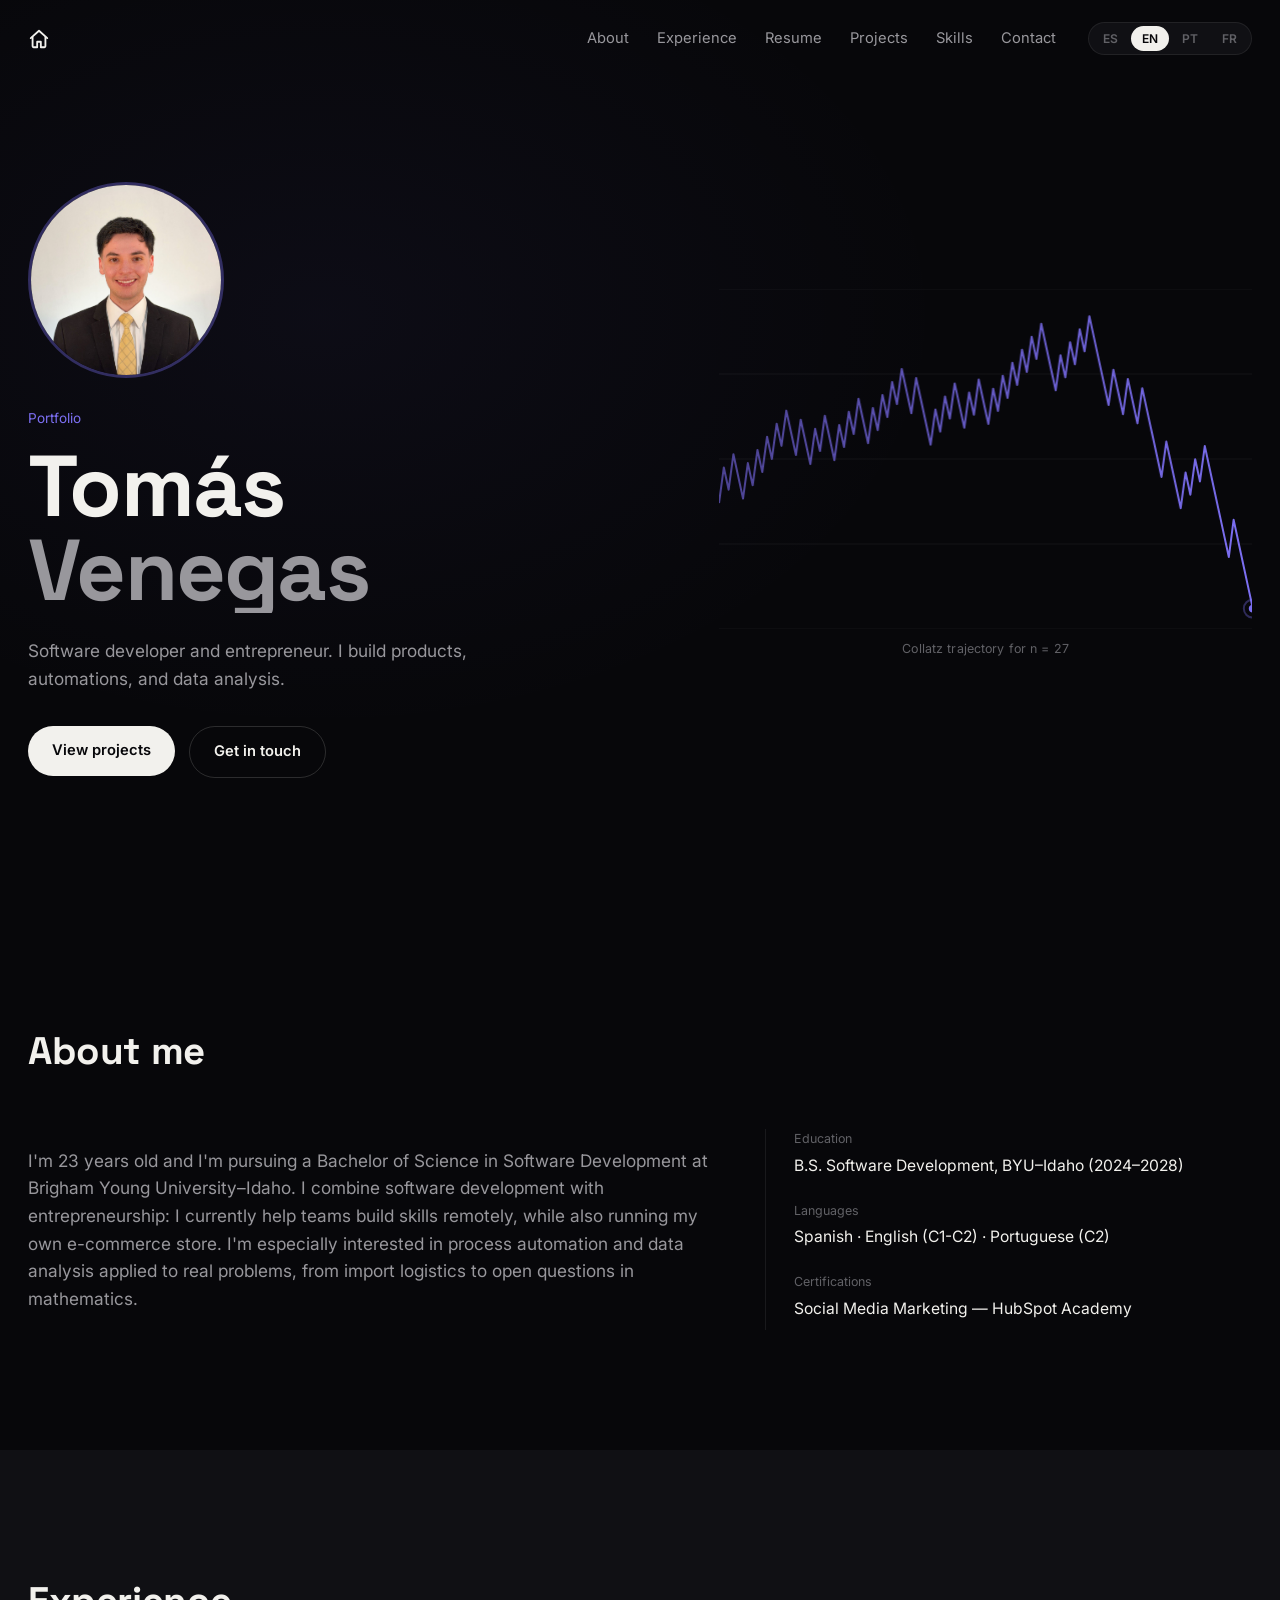
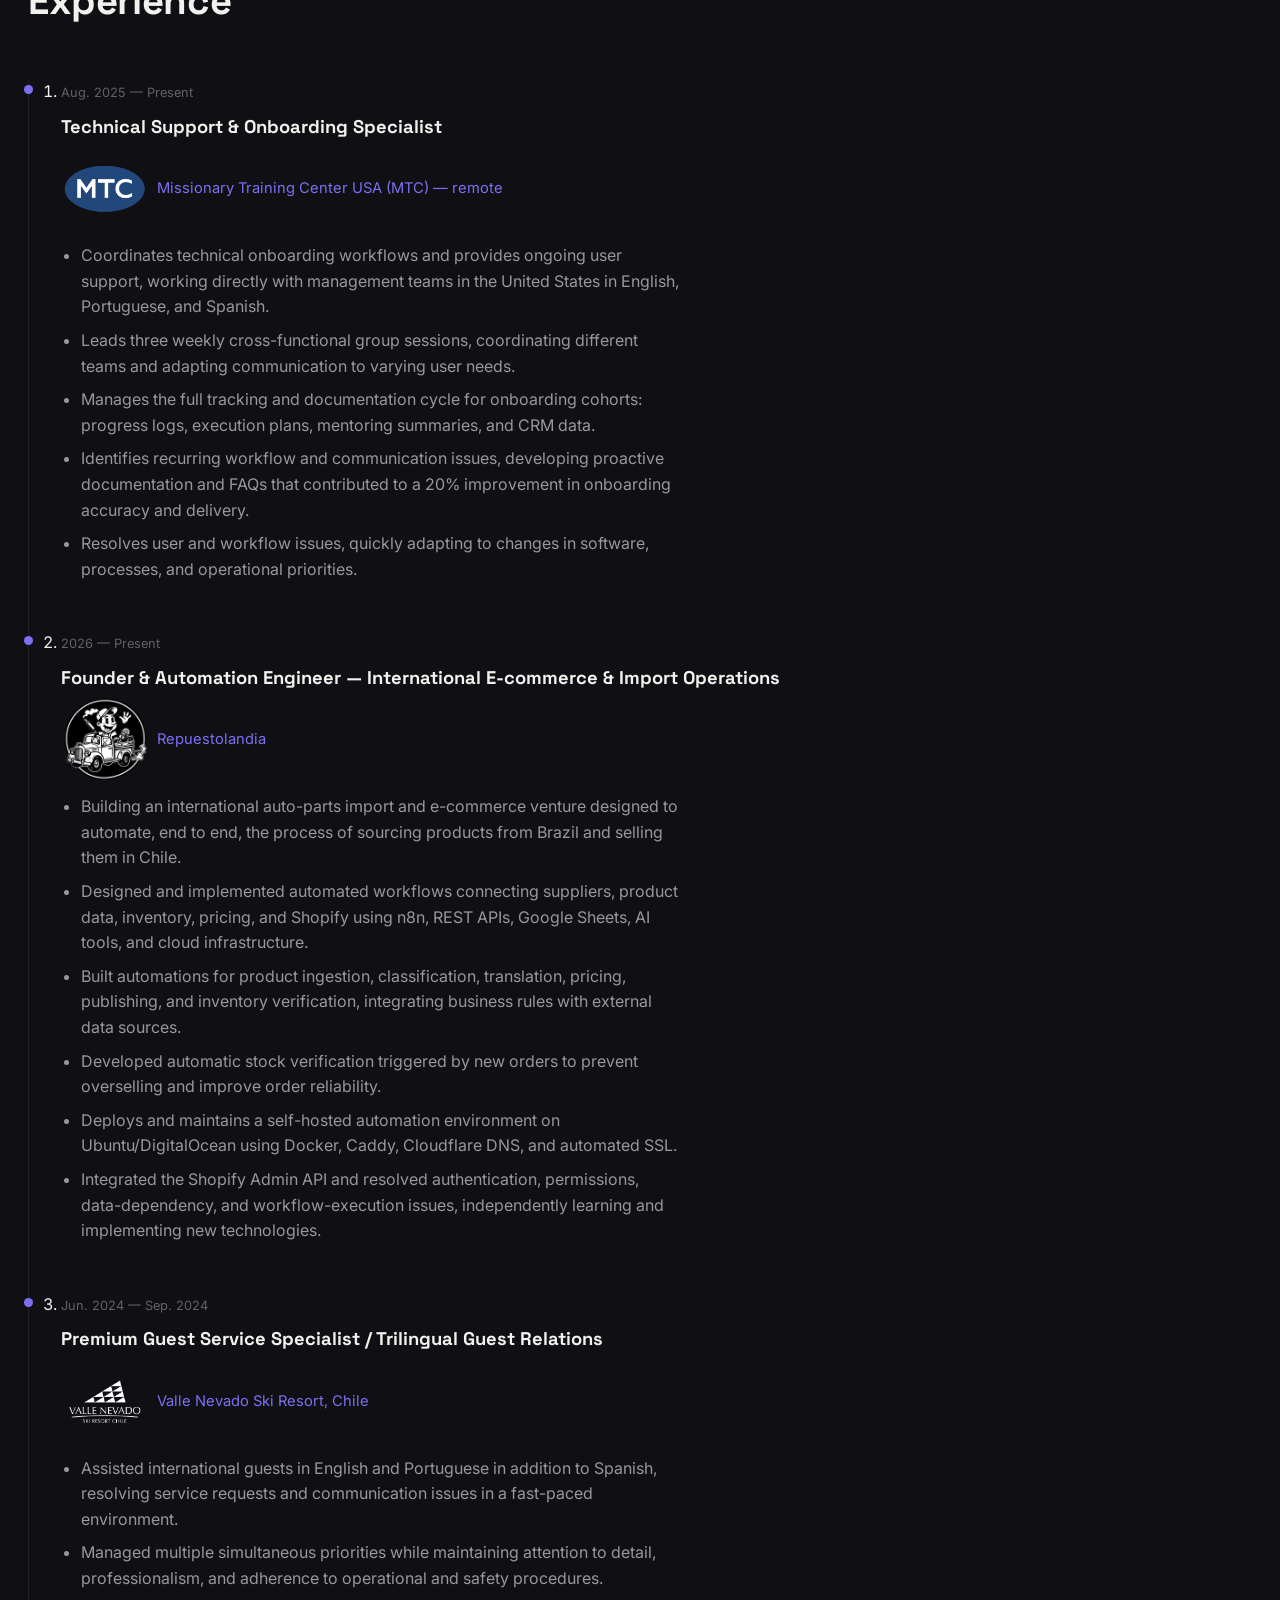
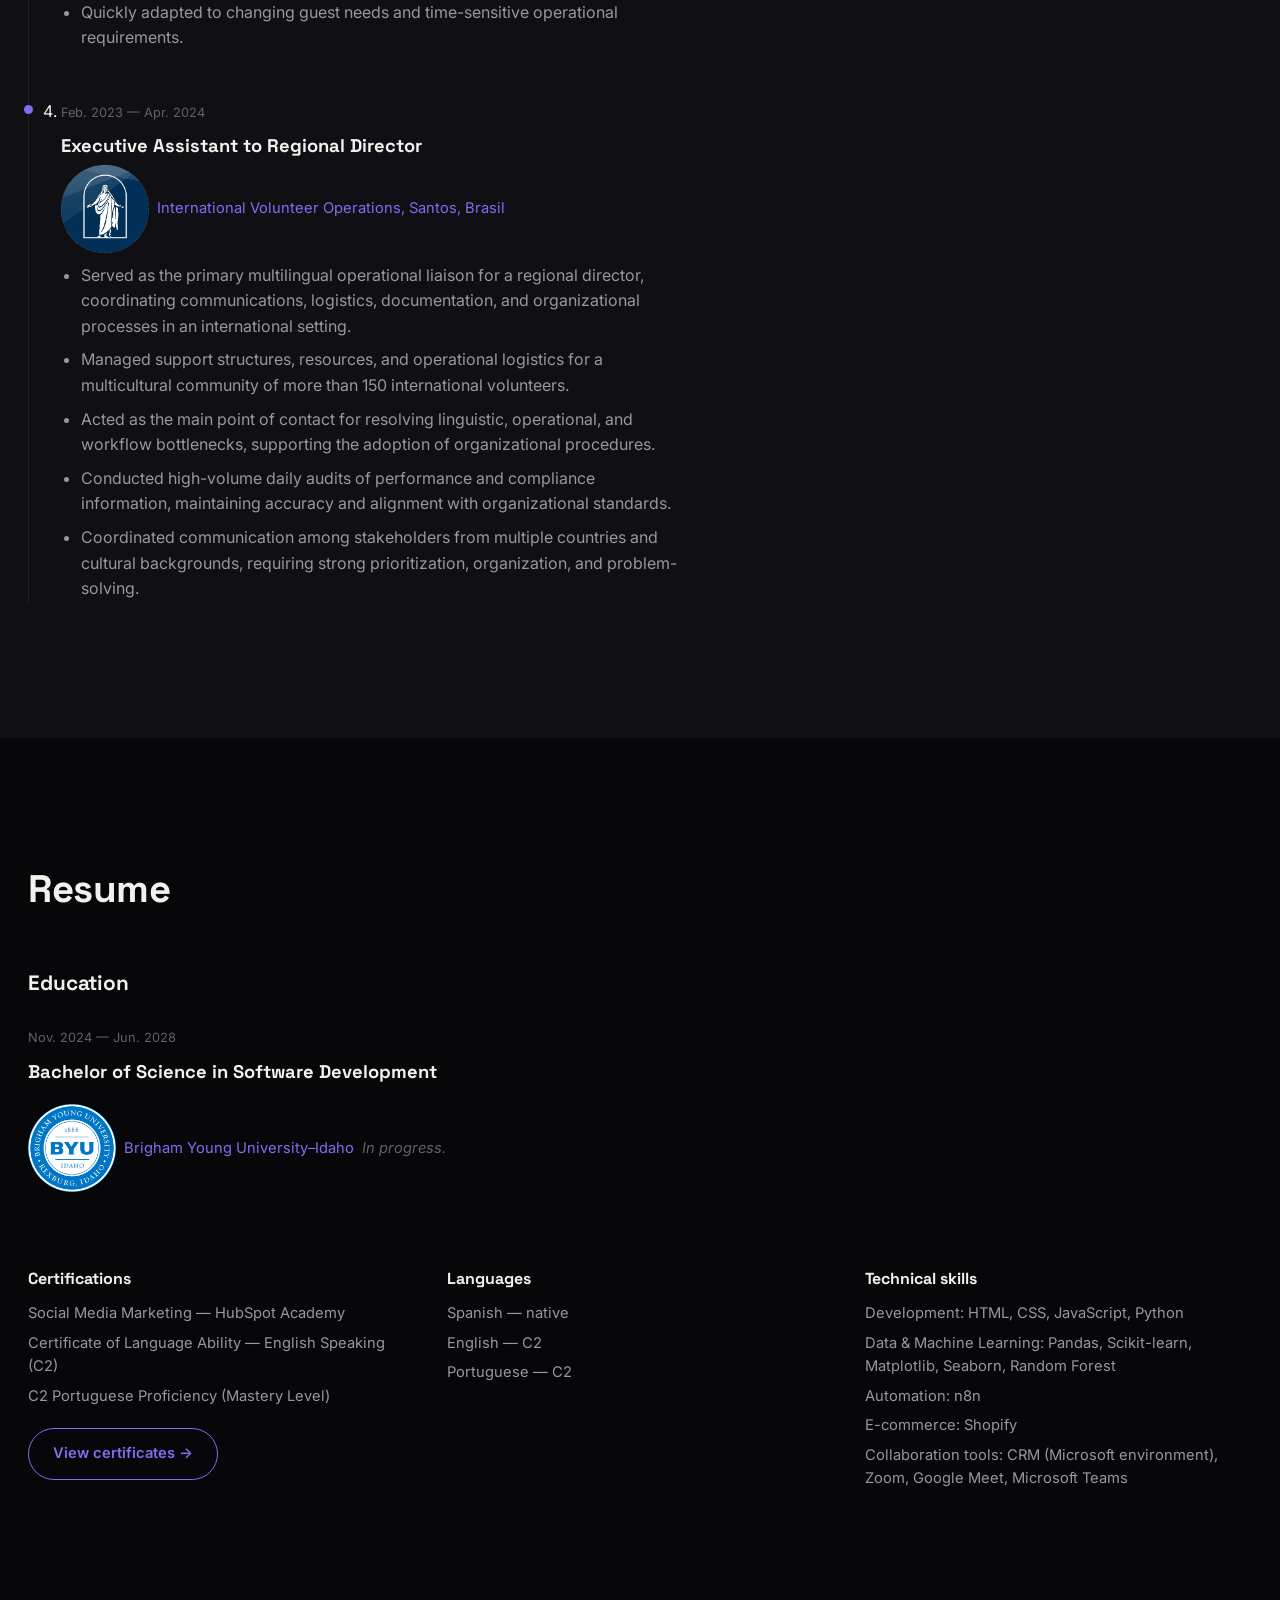
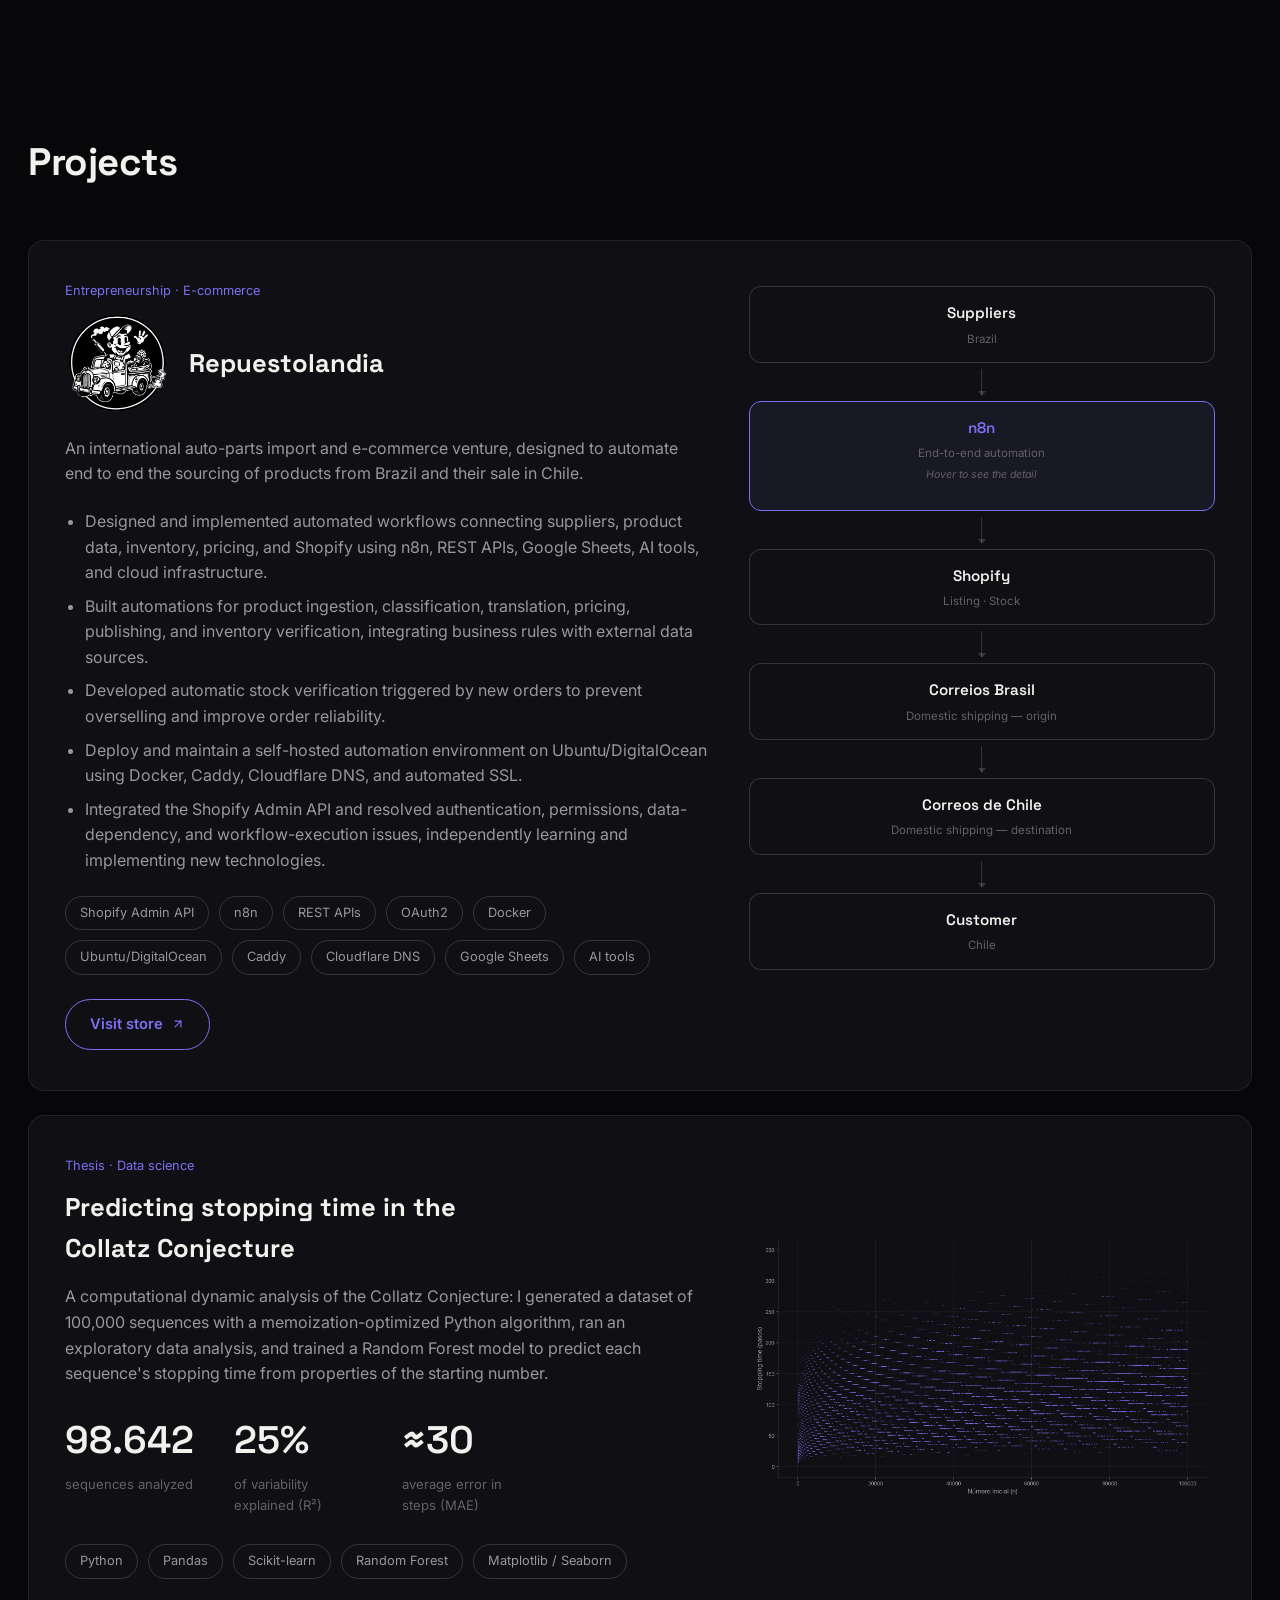
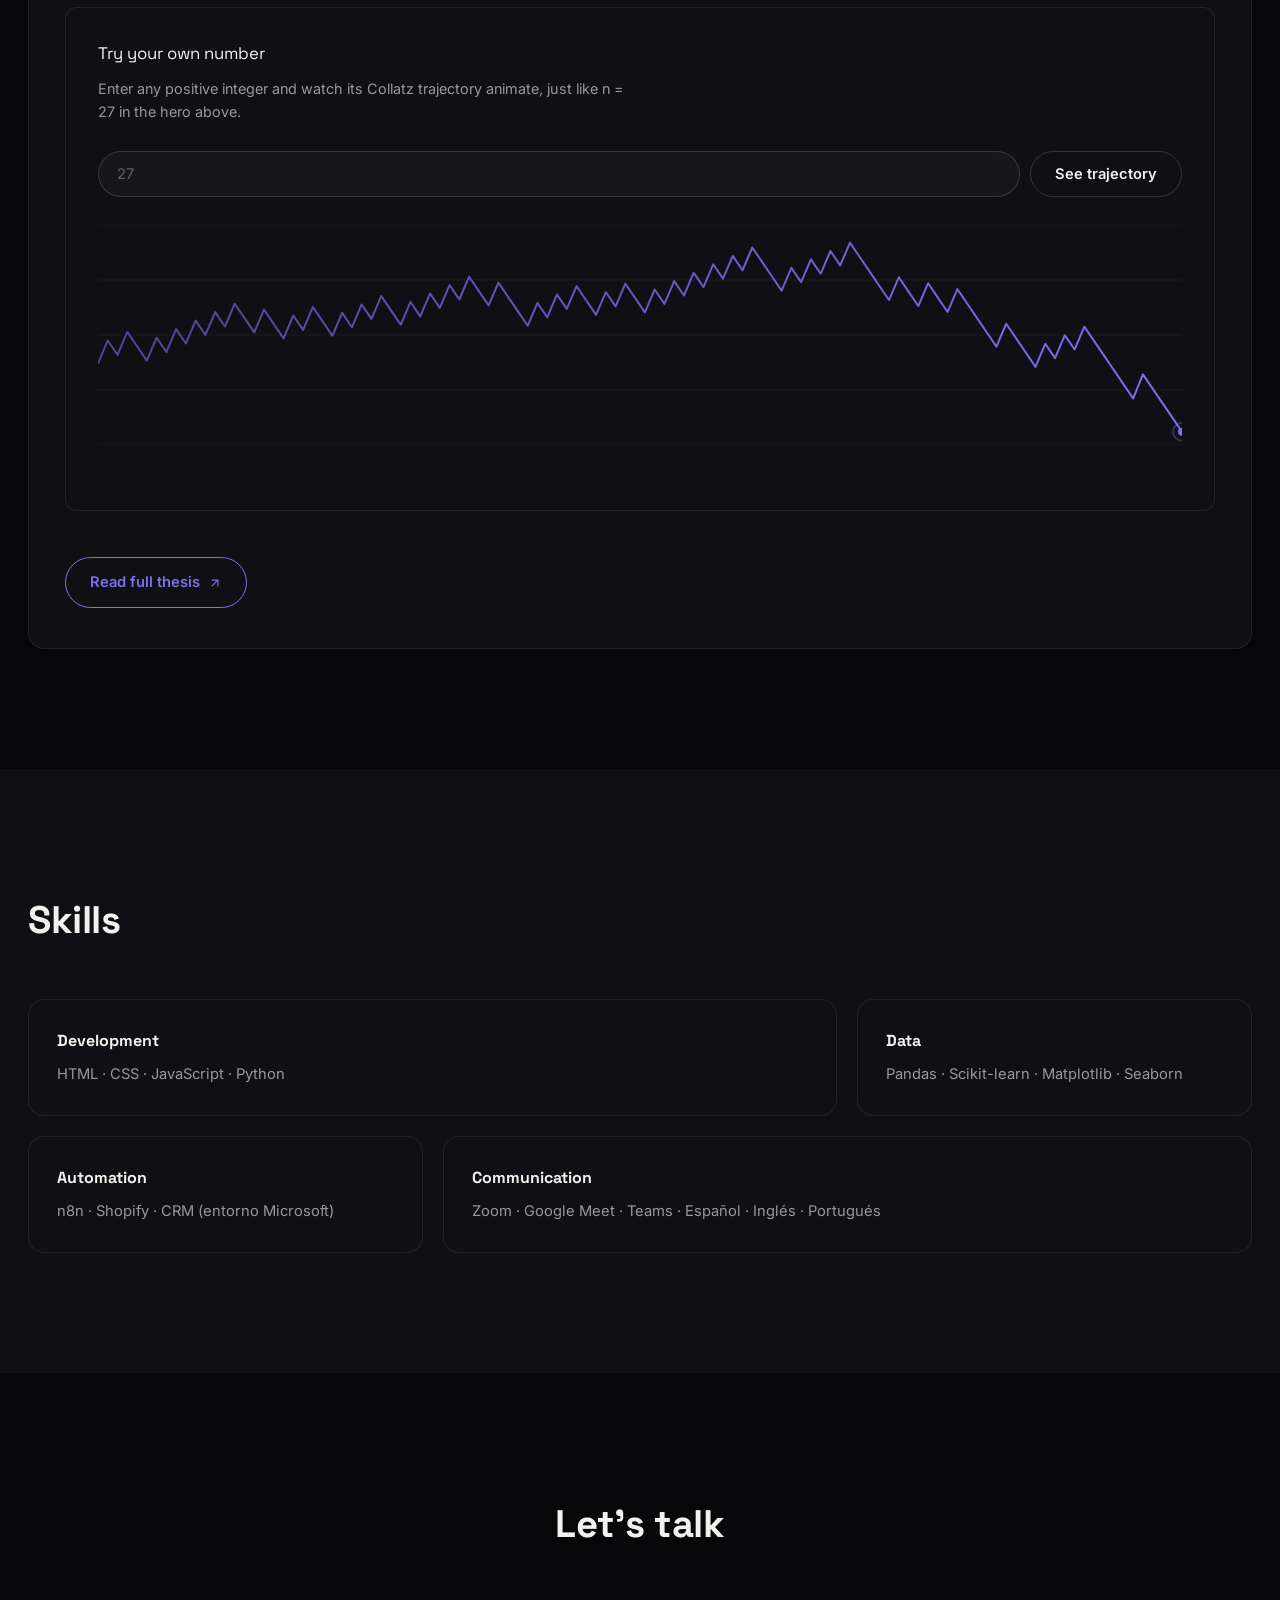
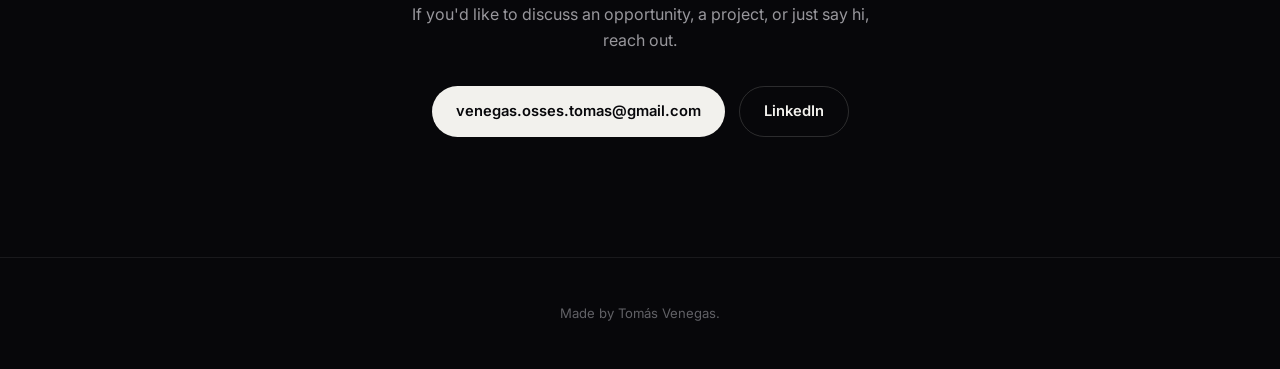
==== commit 1a928d5d: "Agregar cache-busting a style.css y script.js No había ningún bug real en el repo ni en lo publicado" ====
--- a/index.html
+++ b/index.html
@@ -17,7 +17,7 @@
 <link rel="preconnect" href="https://fonts.googleapis.com">
 <link rel="preconnect" href="https://fonts.gstatic.com" crossorigin>
 <link href="https://fonts.googleapis.com/css2?family=Space+Grotesk:wght@400;500;600;700&family=Inter:wght@400;500;600&display=swap" rel="stylesheet">
-<link rel="stylesheet" href="styles/style.css">
+<link rel="stylesheet" href="styles/style.css?v=2">
 </head>
 <body>
 
@@ -421,6 +421,6 @@
   <p data-i18n="footer_text">Hecho por Tomás Venegas.</p>
 </footer>
 
-<script src="scripts/script.js"></script>
+<script src="scripts/script.js?v=2"></script>
 </body>
 </html>
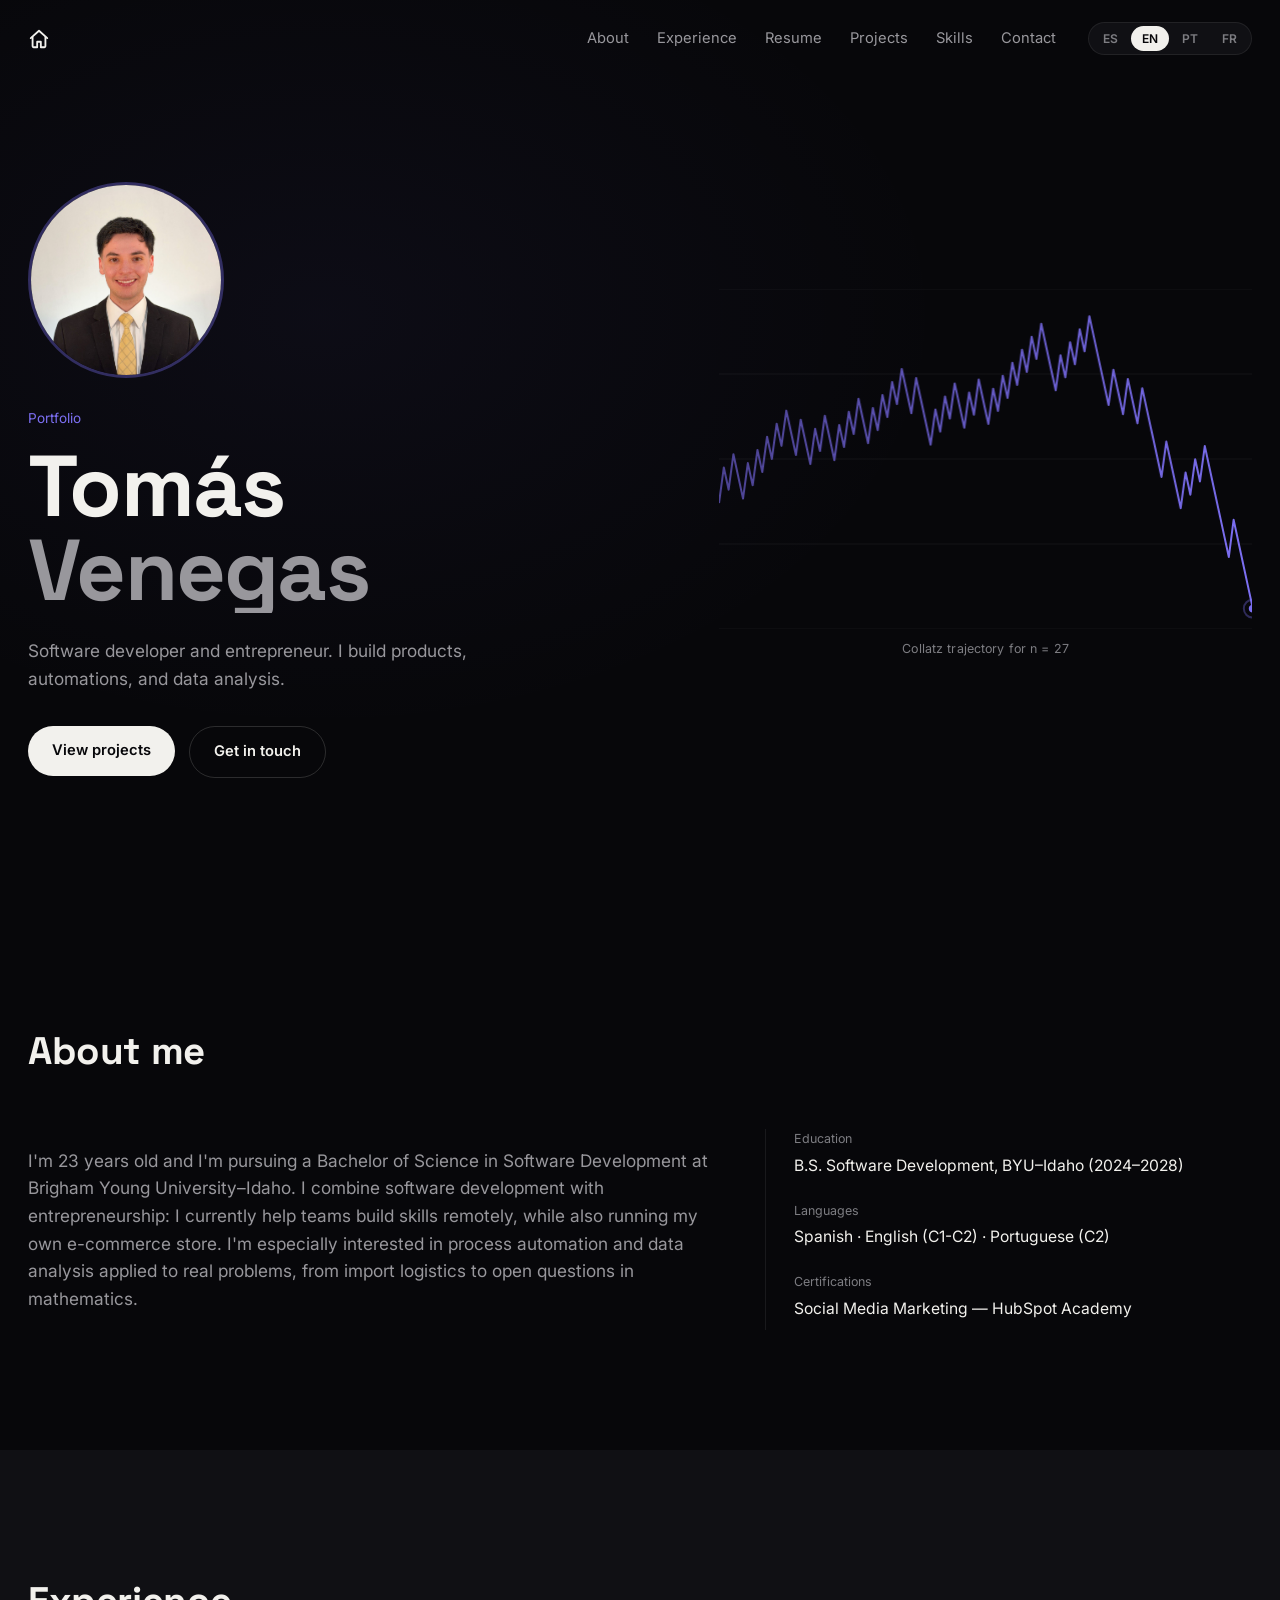
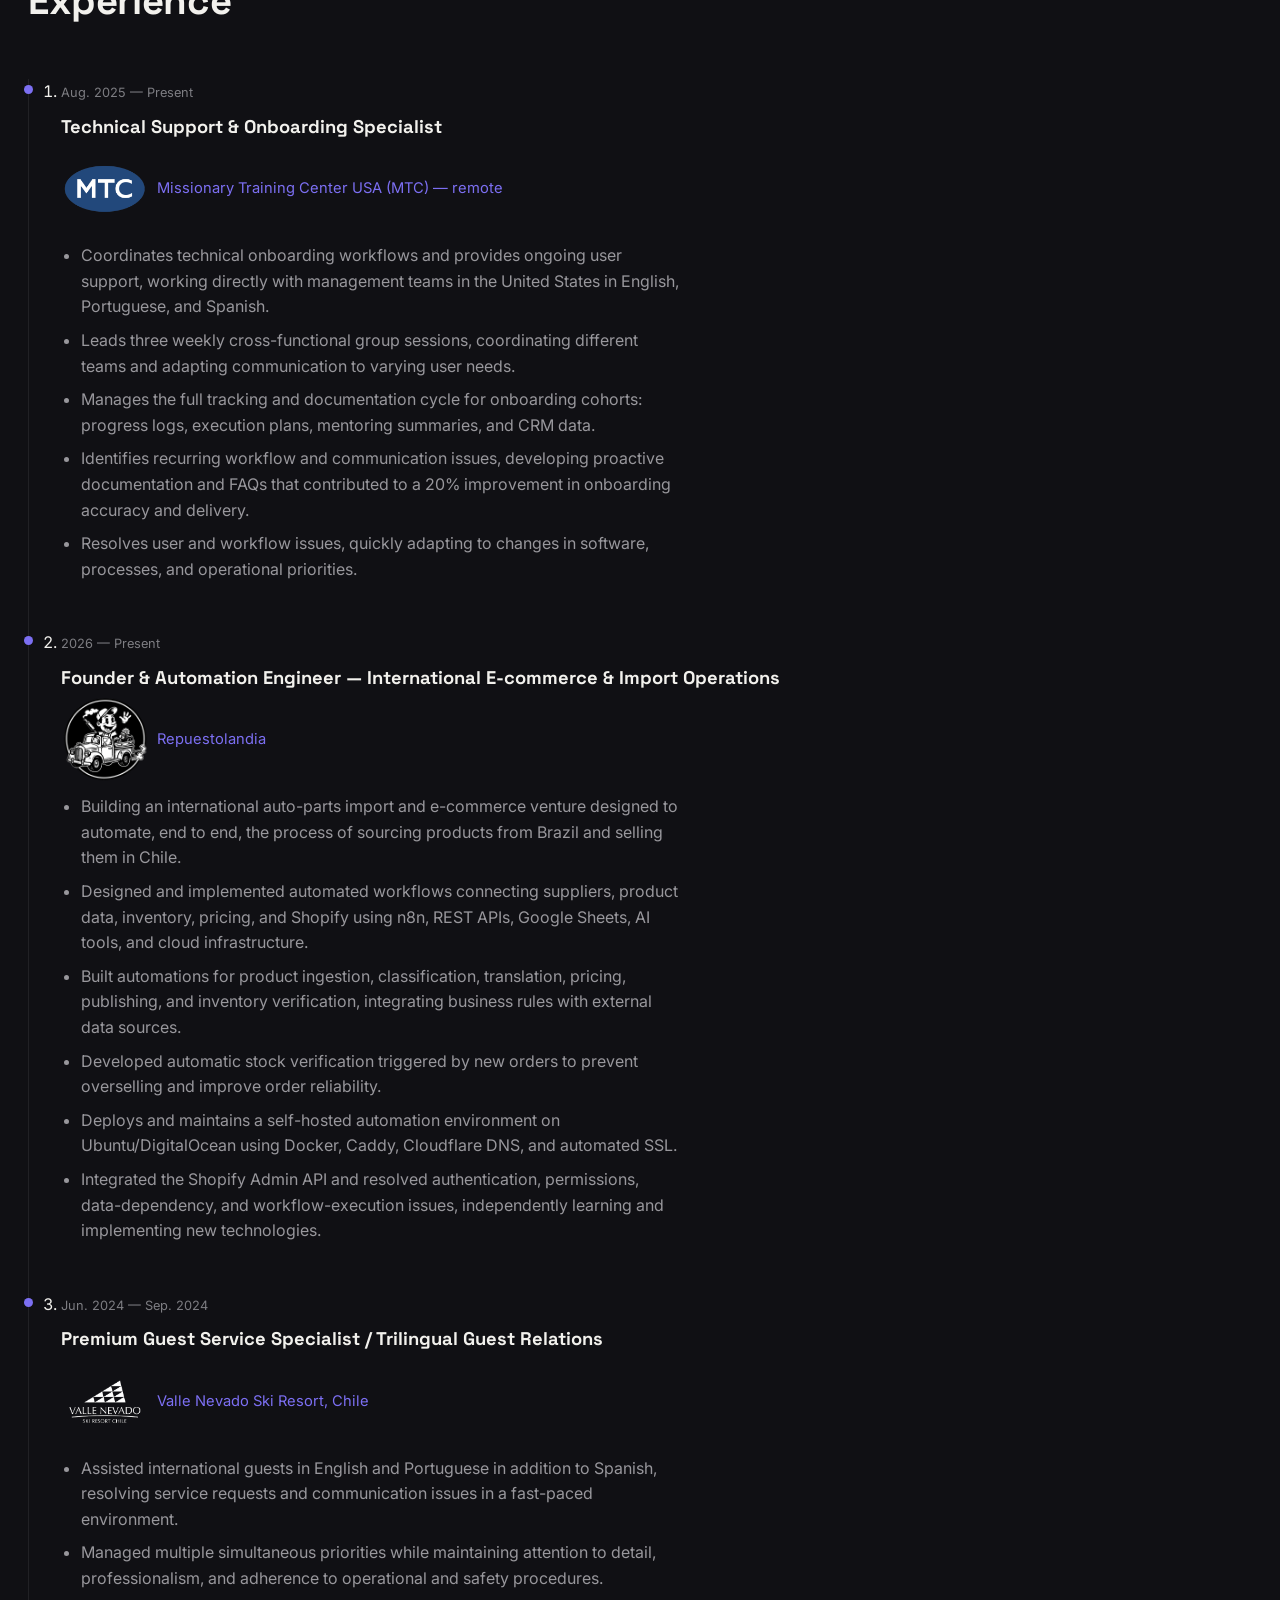
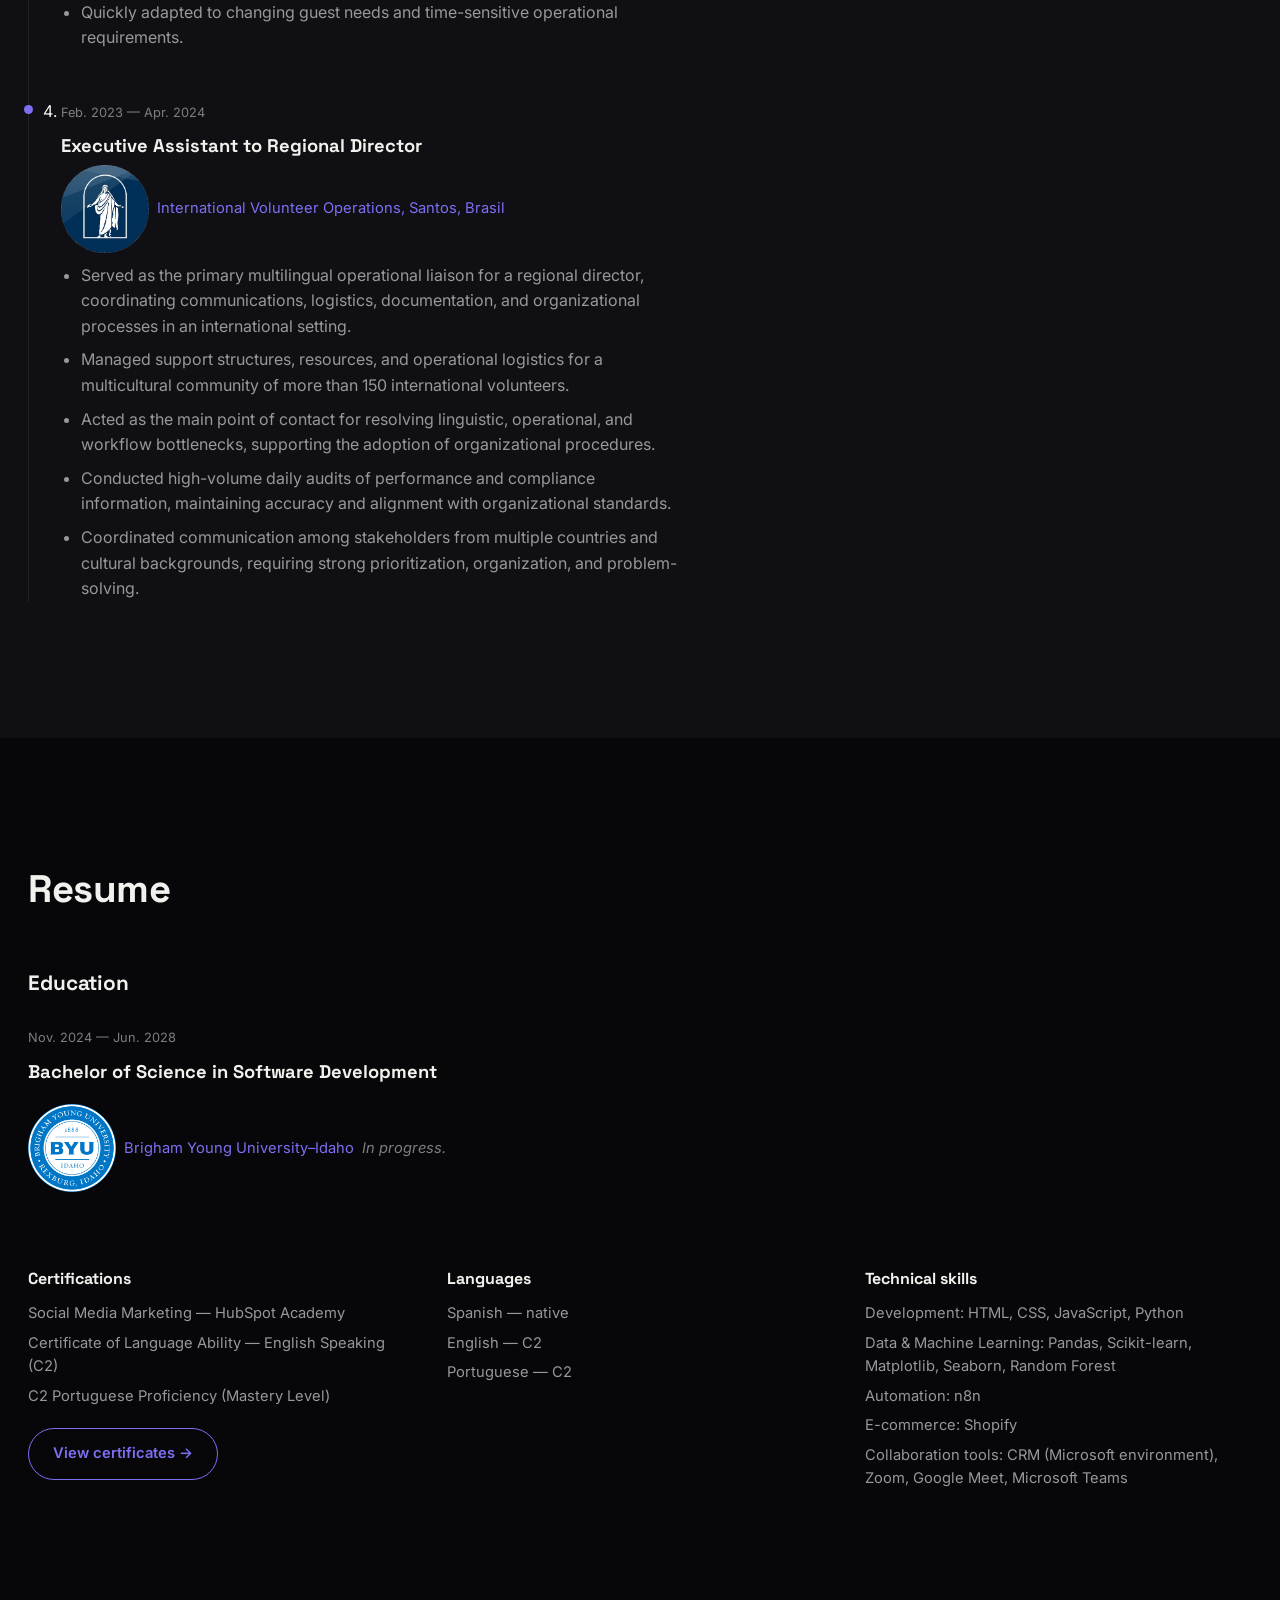
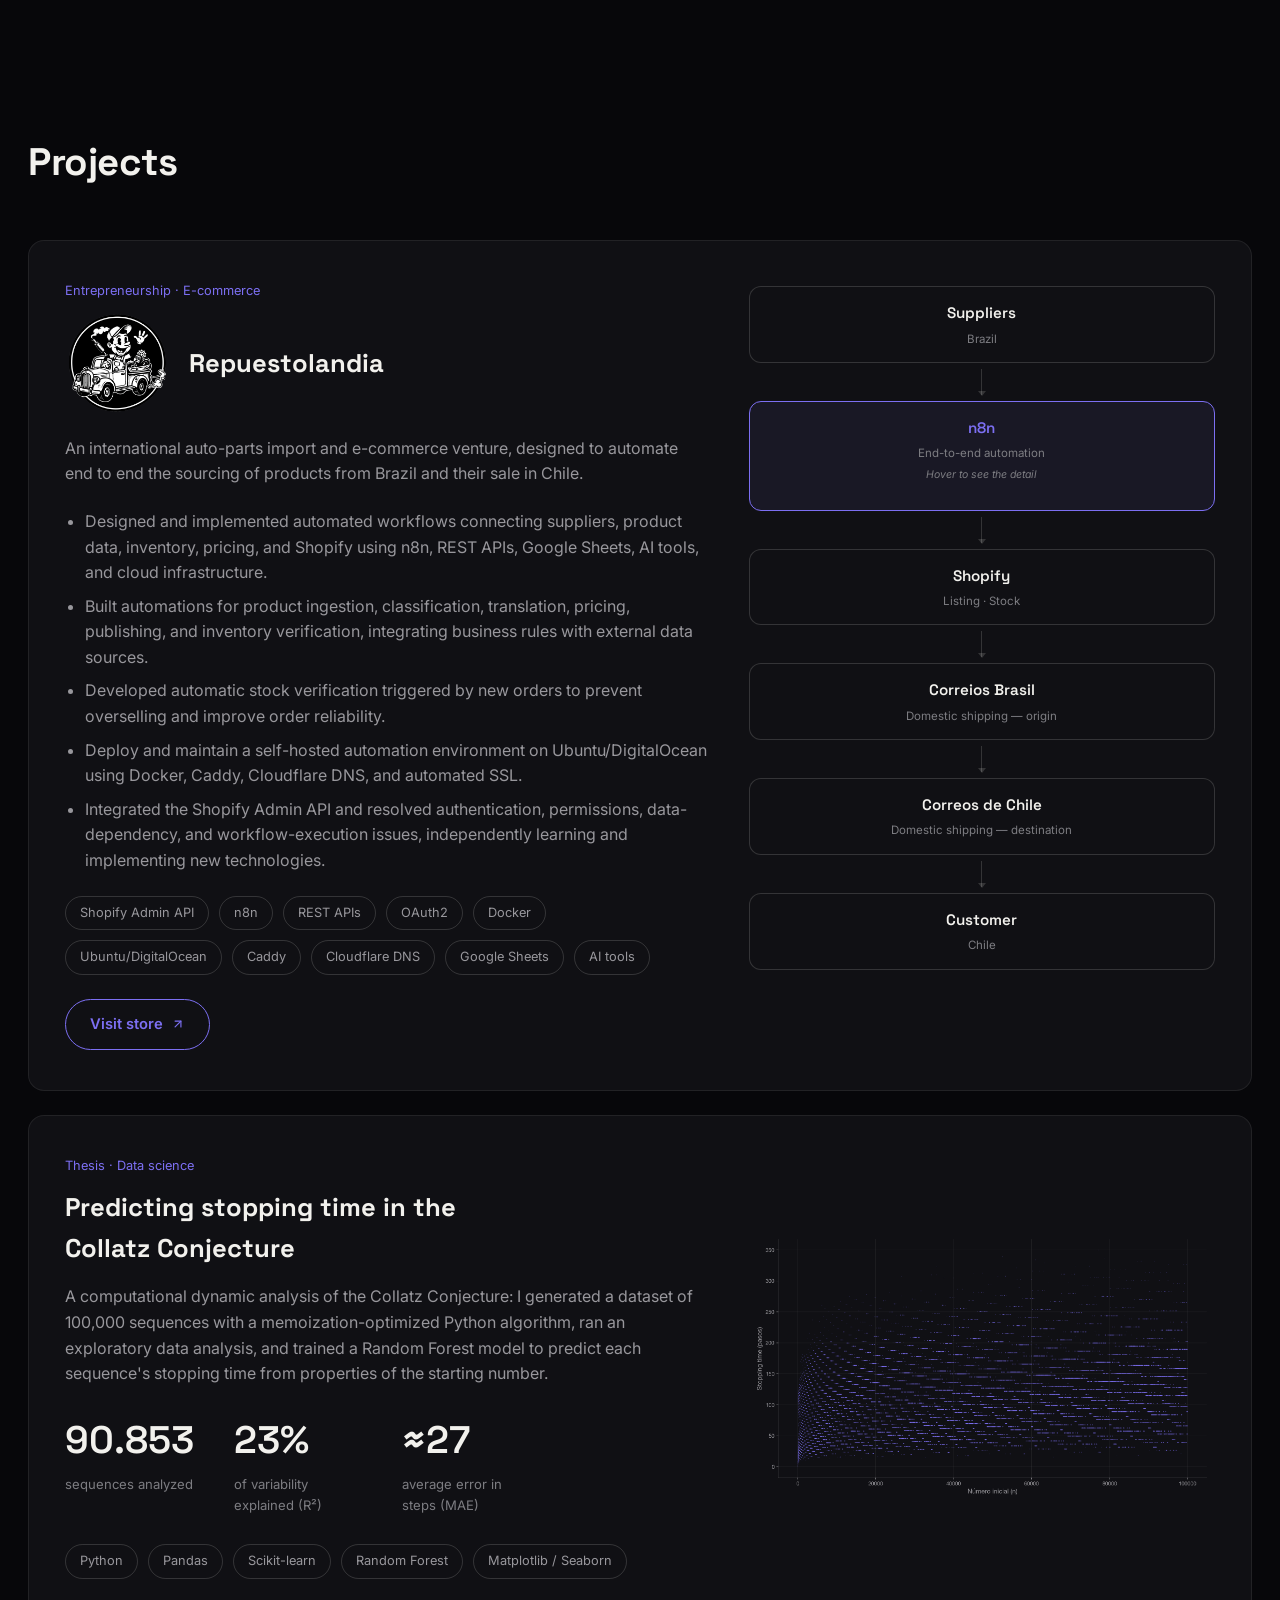
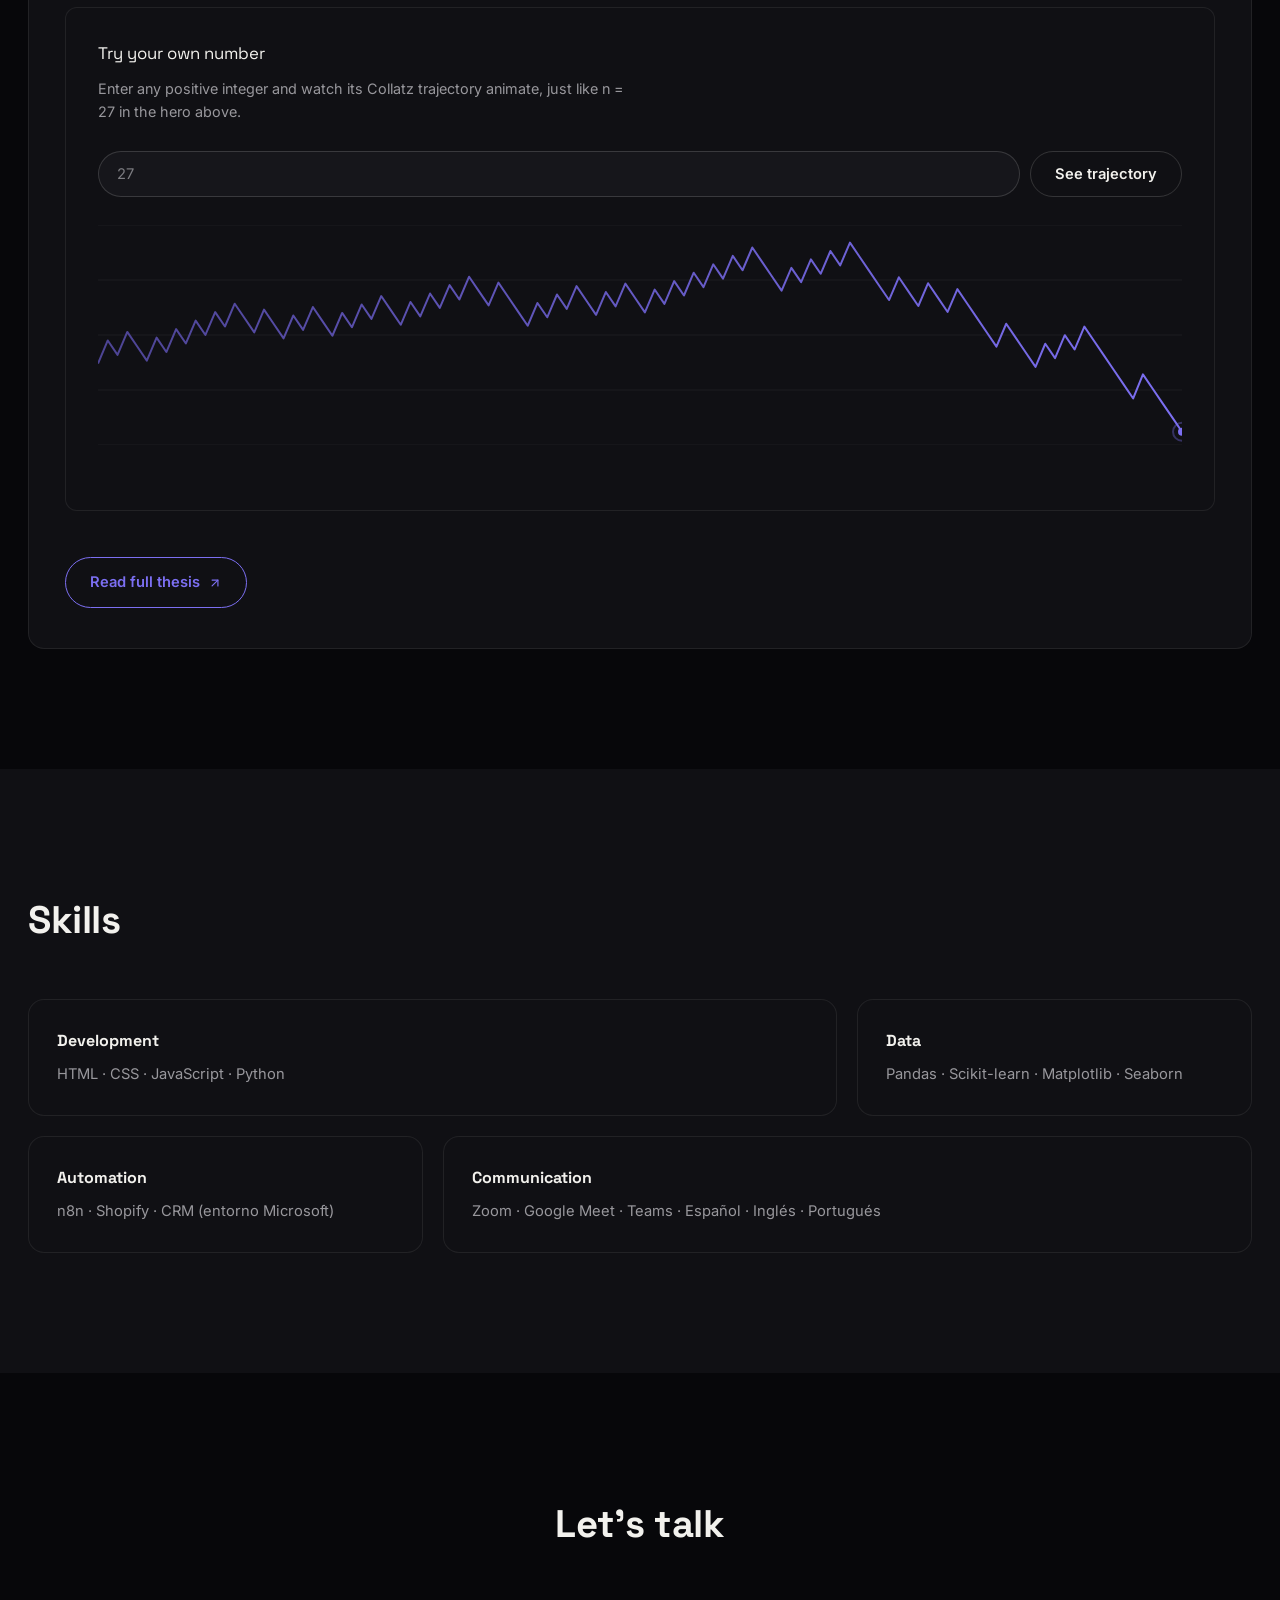
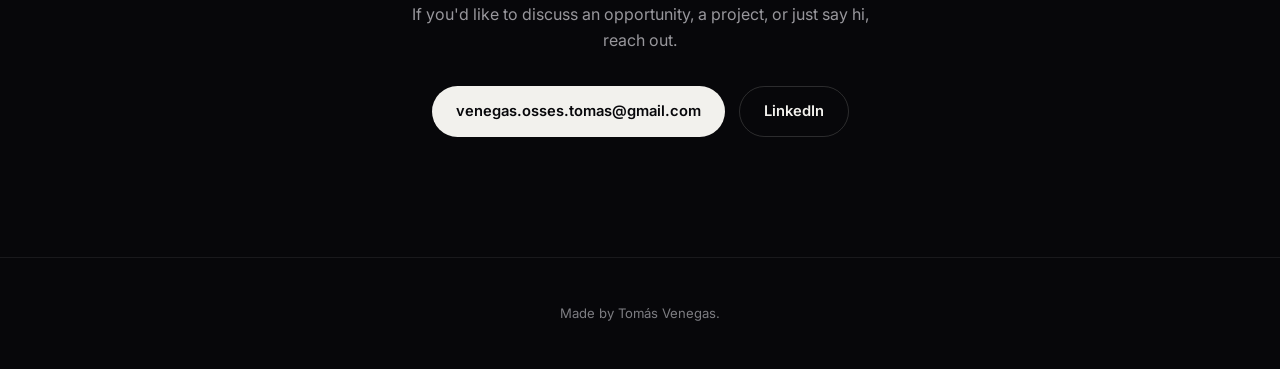
==== commit 9a5a95a4: "Mejoras de accesibilidad (WCAG) en las 3 páginas - Corrige el contraste de --text-faint (#616166 → #" ====
--- a/index.html
+++ b/index.html
@@ -42,13 +42,13 @@
     </nav>
 
     <div class="lang-switch" id="langSwitch">
-      <button class="lang-btn" data-lang="es">ES</button>
-      <button class="lang-btn" data-lang="en">EN</button>
-      <button class="lang-btn" data-lang="pt">PT</button>
-      <button class="lang-btn" data-lang="fr">FR</button>
-    </div>
-
-    <button class="menu-toggle" id="menuToggle" aria-label="Menú">
+      <button class="lang-btn" data-lang="es" aria-label="Español" aria-pressed="false">ES</button>
+      <button class="lang-btn" data-lang="en" aria-label="English" aria-pressed="false">EN</button>
+      <button class="lang-btn" data-lang="pt" aria-label="Português" aria-pressed="false">PT</button>
+      <button class="lang-btn" data-lang="fr" aria-label="Français" aria-pressed="false">FR</button>
+    </div>
+
+    <button class="menu-toggle" id="menuToggle" aria-label="Menú" aria-expanded="false" aria-controls="mainNav">
       <span></span><span></span><span></span>
     </button>
   </div>
@@ -234,7 +234,7 @@
             <div class="project-two-col-text">
               <p class="project-kicker" data-i18n="proj1_kicker">Emprendimiento · E-commerce</p>
               <a href="https://repuestolandia.cl" target="_blank" rel="noopener" class="project-header">
-                <img src="images/repuestolandia-logo.png" alt="Repuestolandia" class="project-logo">
+                <img src="images/repuestolandia-logo.png" alt="" class="project-logo">
                 <h3 class="project-name">Repuestolandia</h3>
               </a>
               <p class="project-desc" data-i18n="proj1_desc">
@@ -408,7 +408,7 @@
       <div class="contact-actions">
         <a href="mailto:venegas.osses.tomas@gmail.com" class="btn btn-primary contact-email" id="contactEmailBtn">
           venegas.osses.tomas@gmail.com
-          <span class="contact-copied-tip" id="contactCopiedTip" data-i18n="contact_copied">¡Copiado!</span>
+          <span class="contact-copied-tip" id="contactCopiedTip" data-i18n="contact_copied" aria-hidden="true">¡Copiado!</span>
         </a>
         <a href="https://linkedin.com/in/tomas-venegas-osses-016633320" target="_blank" rel="noopener" class="btn btn-ghost">LinkedIn</a>
       </div>
--- a/styles/style.css
+++ b/styles/style.css
@@ -7,7 +7,7 @@
   --bg-elevated-2: #16161b;
   --text: #f2f1ed;
   --text-dim: #98979c;
-  --text-faint: #616166;
+  --text-faint: #7d7d82;
   --accent: #7c6ff2;
   --accent-dim: #4d4494;
   --line: rgba(242,241,237,0.08);
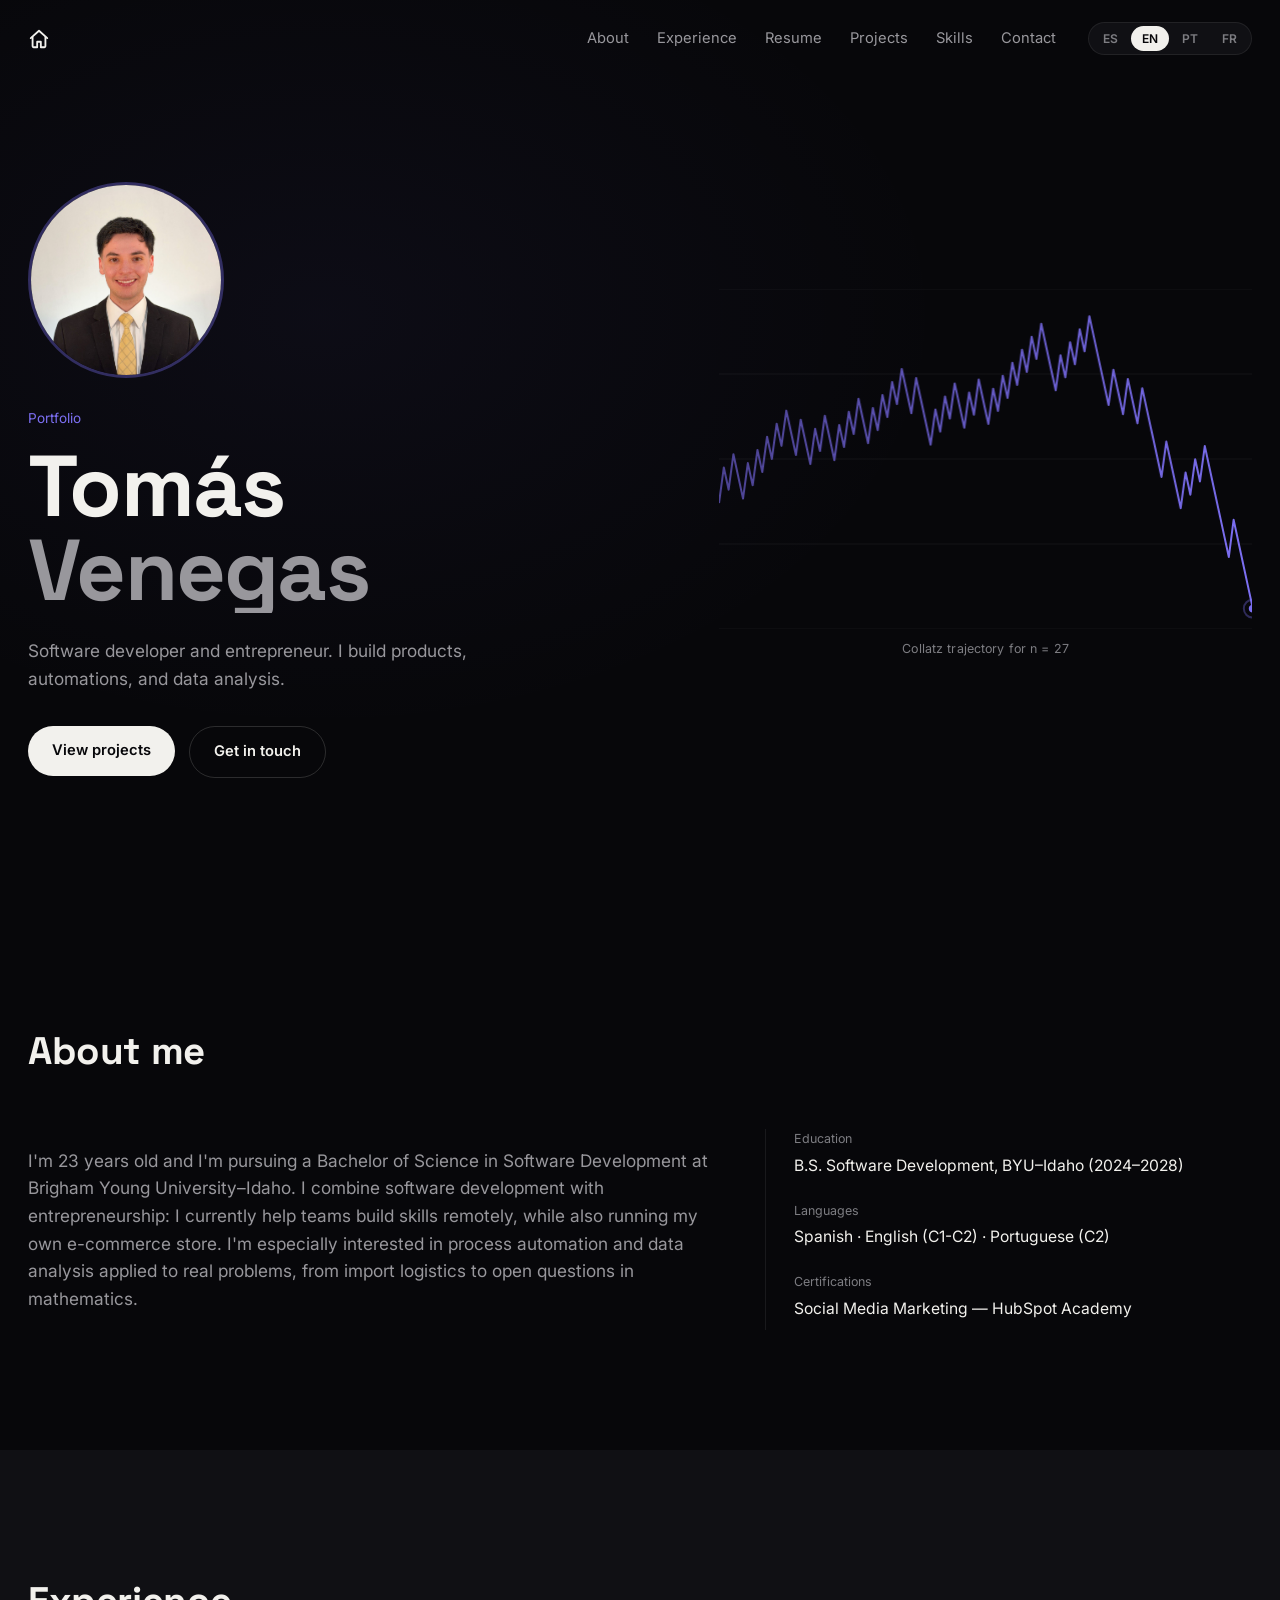
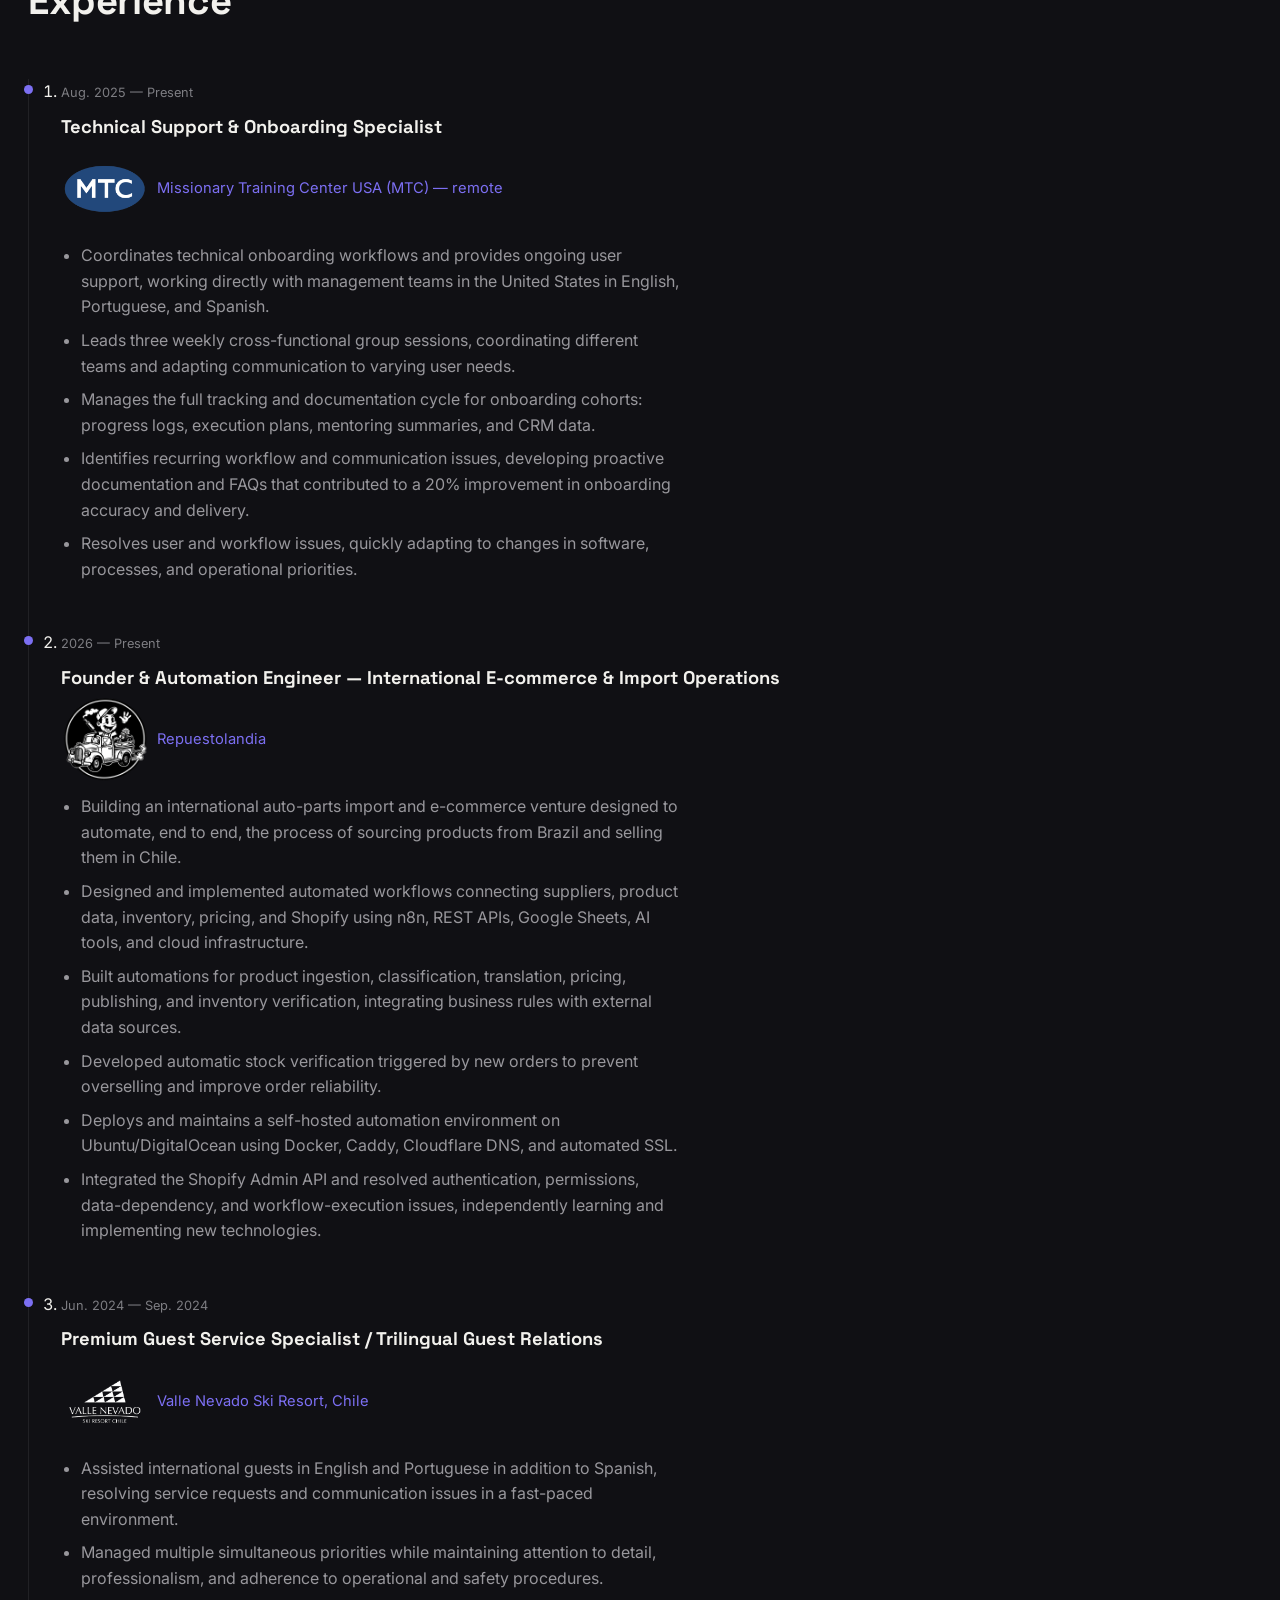
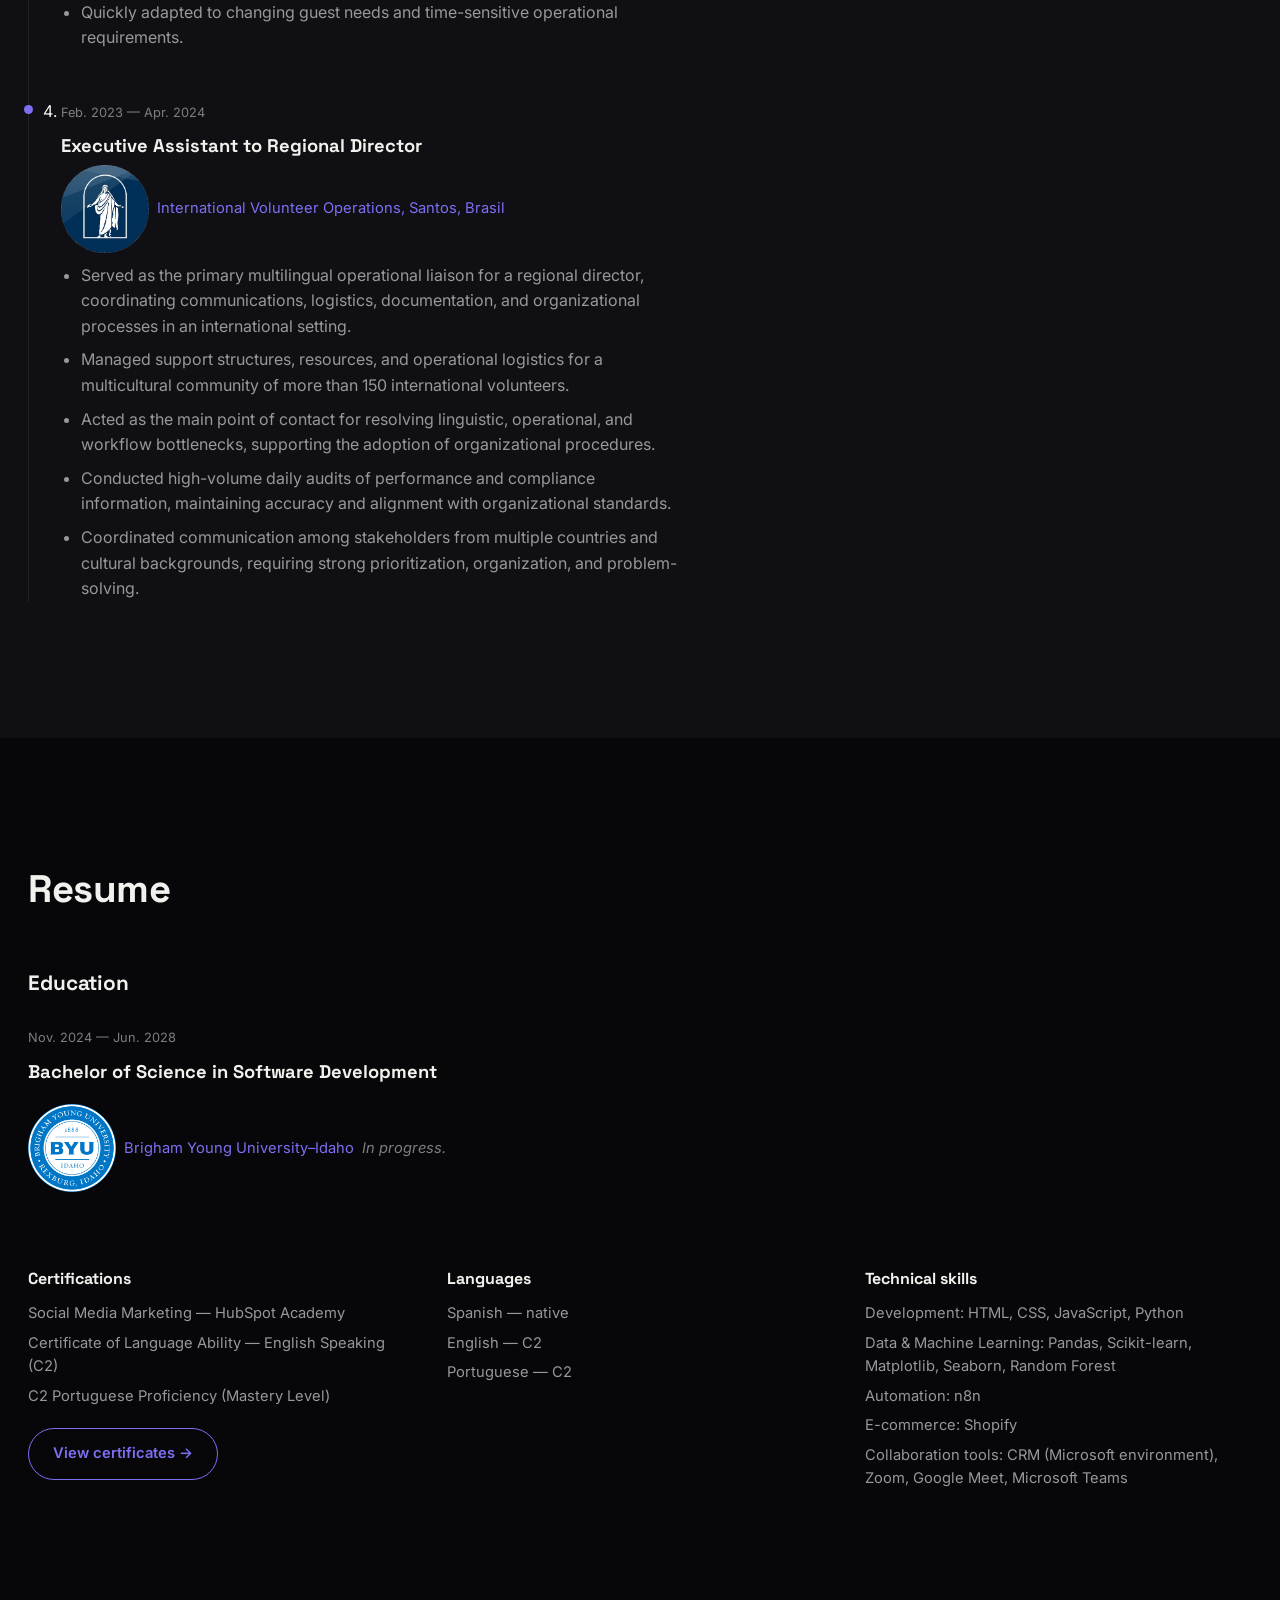
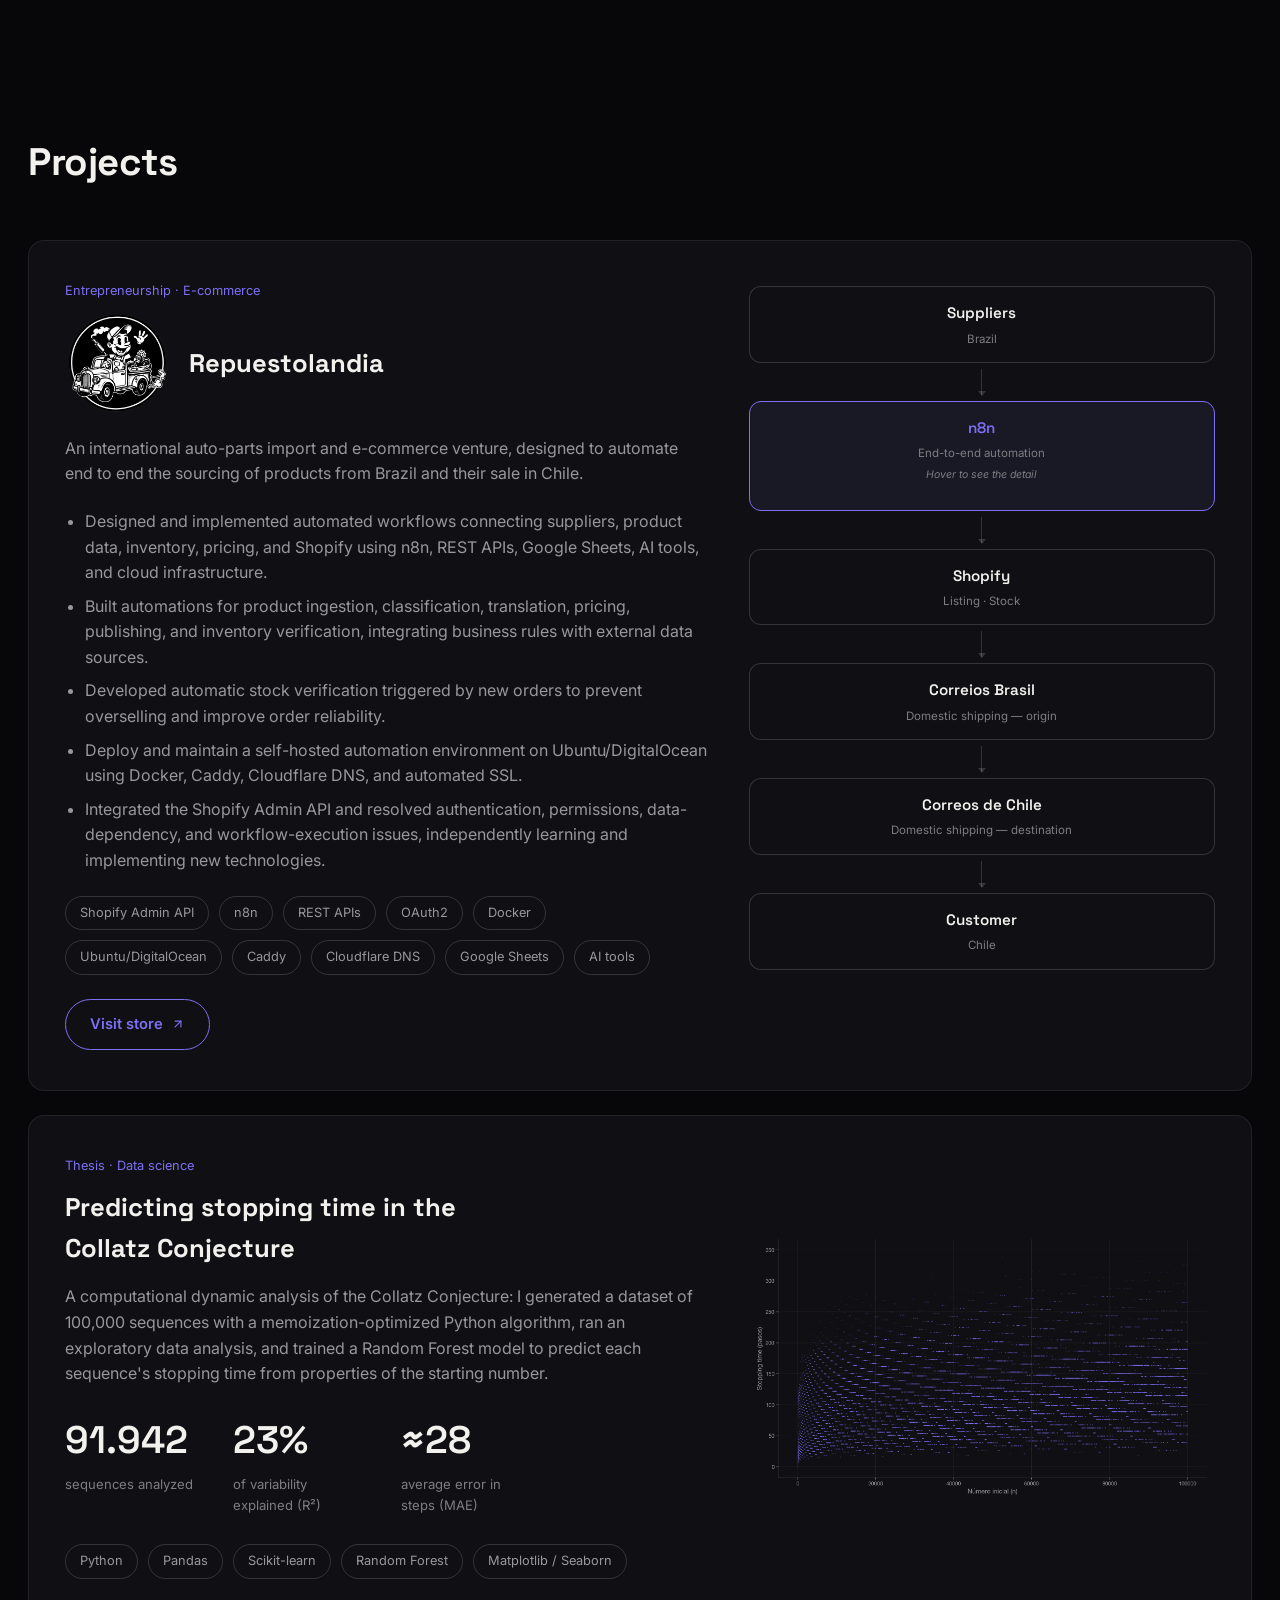
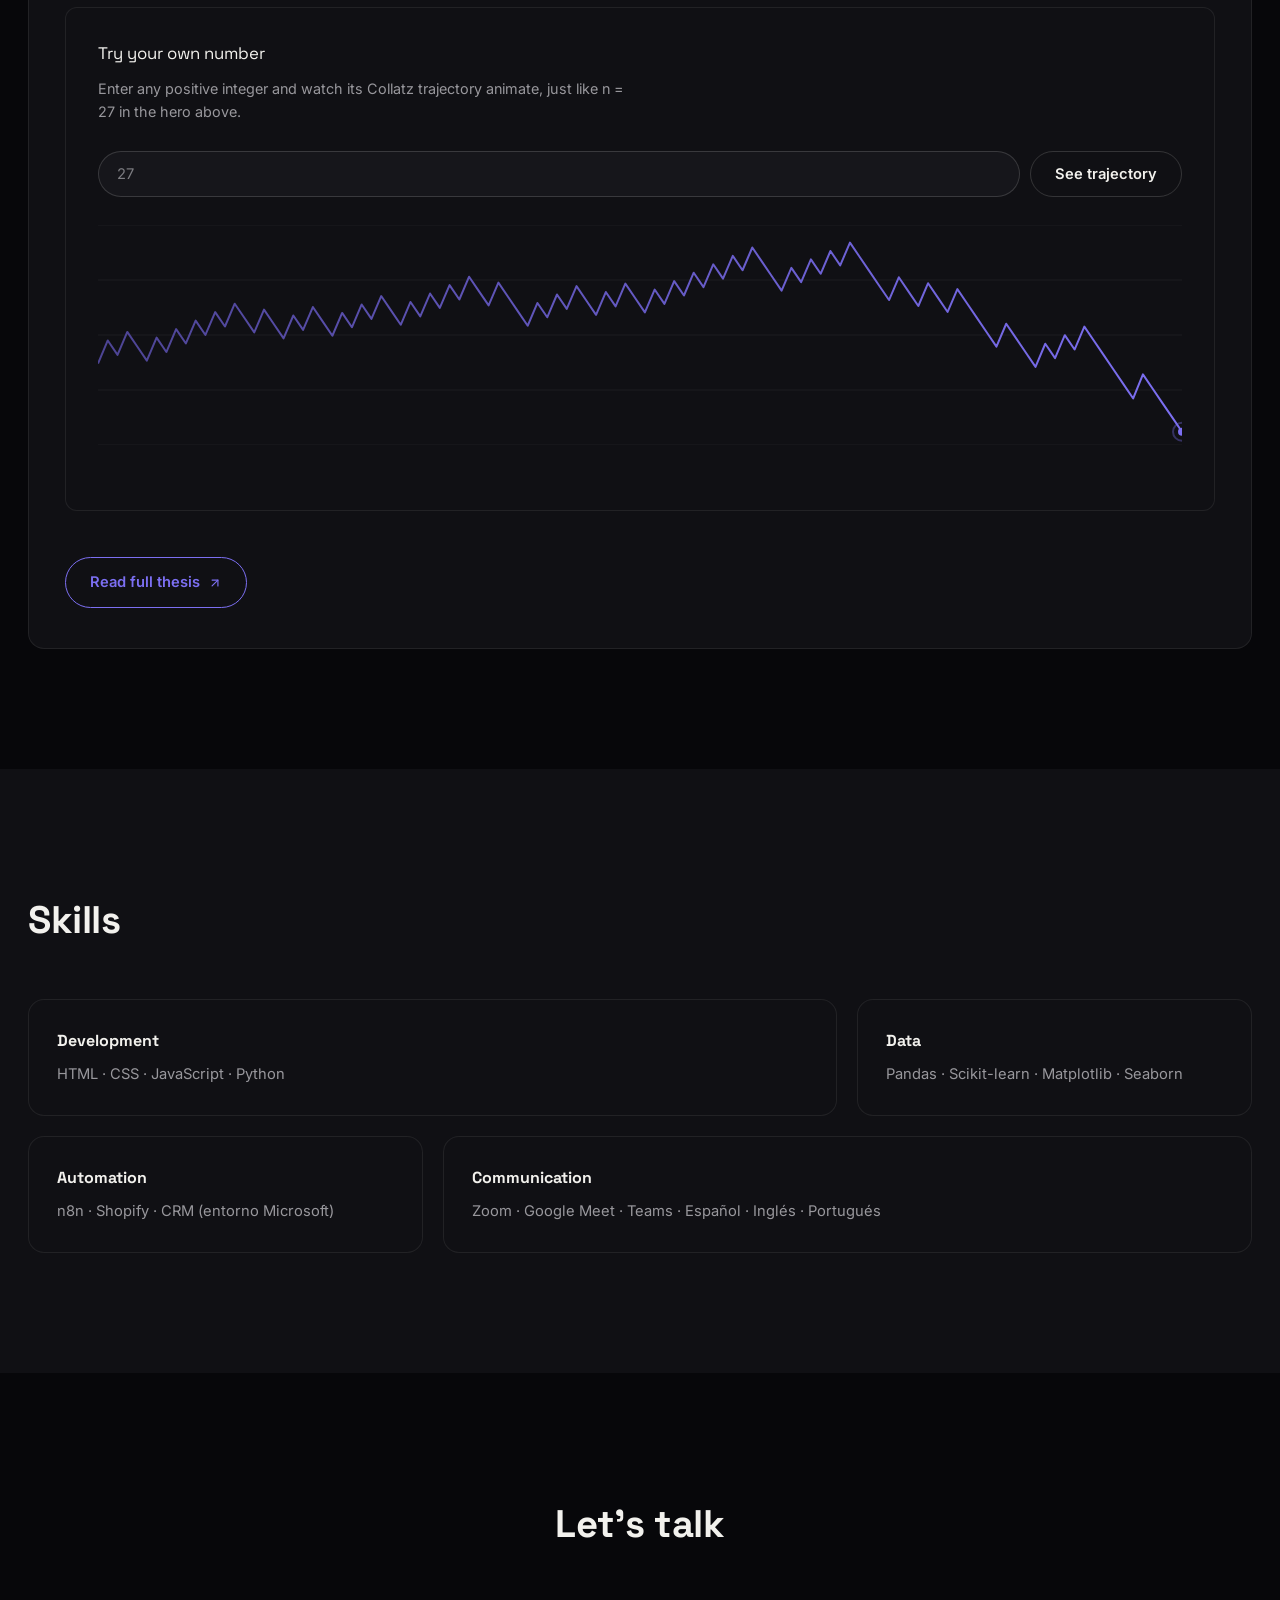
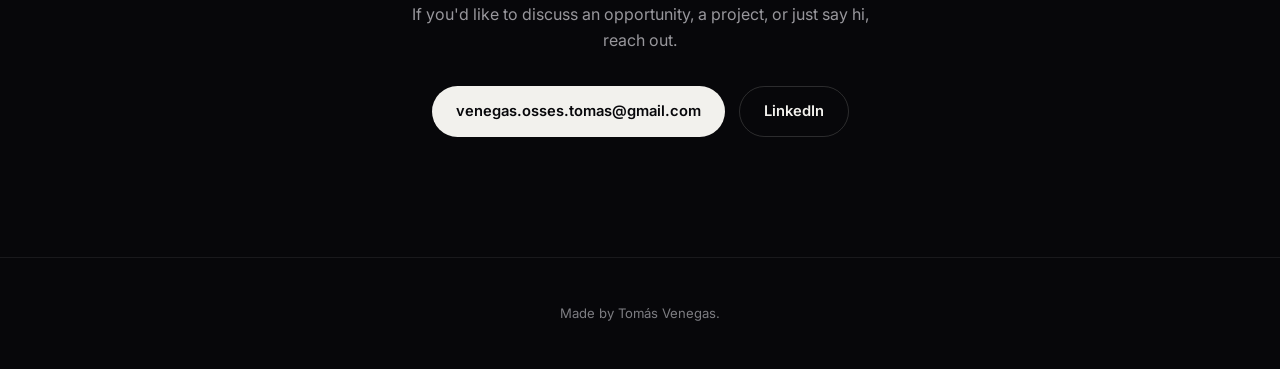
==== commit ef378fda: "Agregar meta tags SEO, sitemap.xml y robots.txt - Mejora el <meta name="description"> de index.html:" ====
--- a/index.html
+++ b/index.html
@@ -4,15 +4,17 @@
 <meta charset="UTF-8">
 <meta name="viewport" content="width=device-width, initial-scale=1.0">
 <title>Tomás Venegas — Portafolio</title>
-<meta name="description" content="Desarrollador de software y emprendedor. Portafolio de Tomás Venegas.">
+<meta name="description" content="Portafolio de Tomás Venegas Osses: desarrollador de software y emprendedor. Fundador de Repuestolandia (e-commerce automatizado) y autor de una tesis sobre la Conjetura de Collatz con Machine Learning.">
+<link rel="canonical" href="https://tomas-vo.github.io/personal_website/">
 <link rel="icon" type="image/svg+xml" href="images/favicon.svg">
 <meta property="og:type" content="website">
+<meta property="og:url" content="https://tomas-vo.github.io/personal_website/">
 <meta property="og:title" content="Tomás Venegas — Portafolio">
-<meta property="og:description" content="Desarrollador de software y emprendedor. Construyo productos, automatizaciones y análisis de datos.">
+<meta property="og:description" content="Desarrollador de software y emprendedor. Fundador de Repuestolandia y autor de una tesis sobre la Conjetura de Collatz con Machine Learning.">
 <meta property="og:image" content="images/profile.jpg">
 <meta name="twitter:card" content="summary_large_image">
 <meta name="twitter:title" content="Tomás Venegas — Portafolio">
-<meta name="twitter:description" content="Desarrollador de software y emprendedor. Construyo productos, automatizaciones y análisis de datos.">
+<meta name="twitter:description" content="Desarrollador de software y emprendedor. Fundador de Repuestolandia y autor de una tesis sobre la Conjetura de Collatz con Machine Learning.">
 <meta name="twitter:image" content="images/profile.jpg">
 <link rel="preconnect" href="https://fonts.googleapis.com">
 <link rel="preconnect" href="https://fonts.gstatic.com" crossorigin>
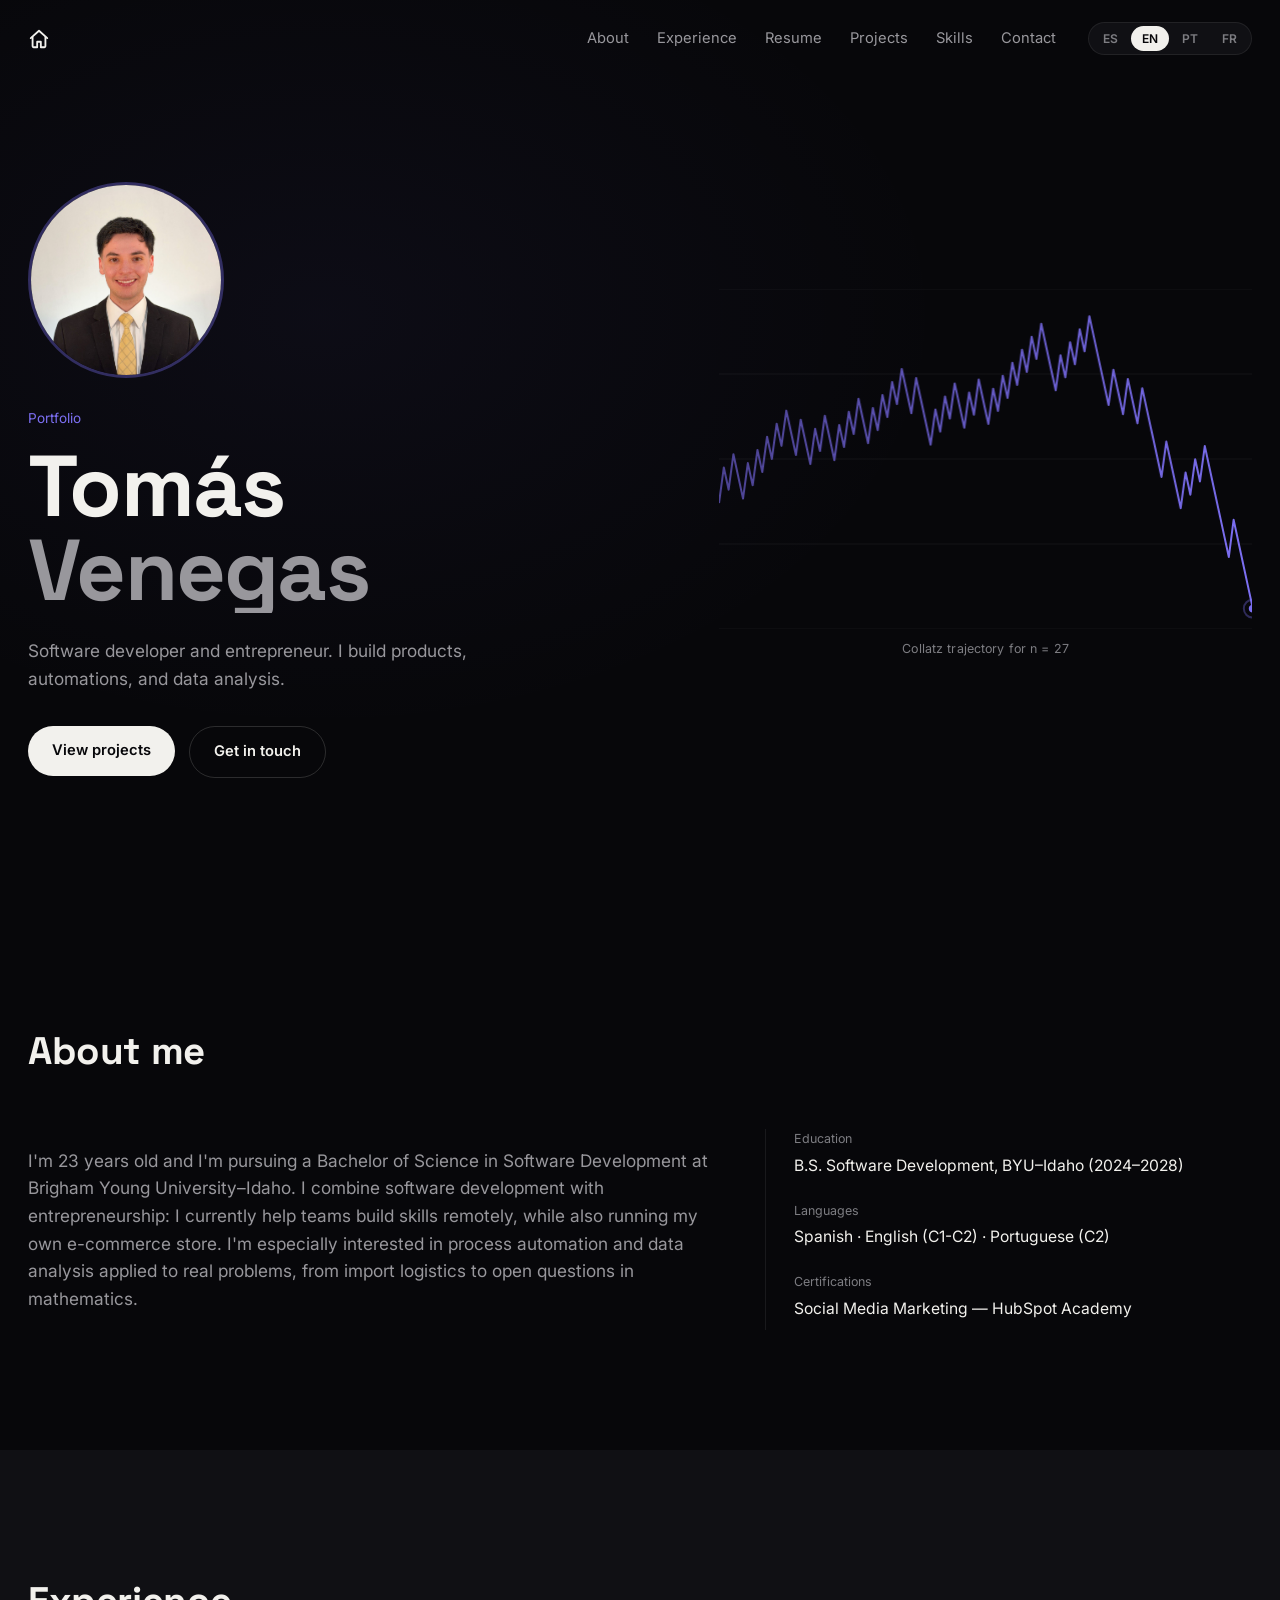
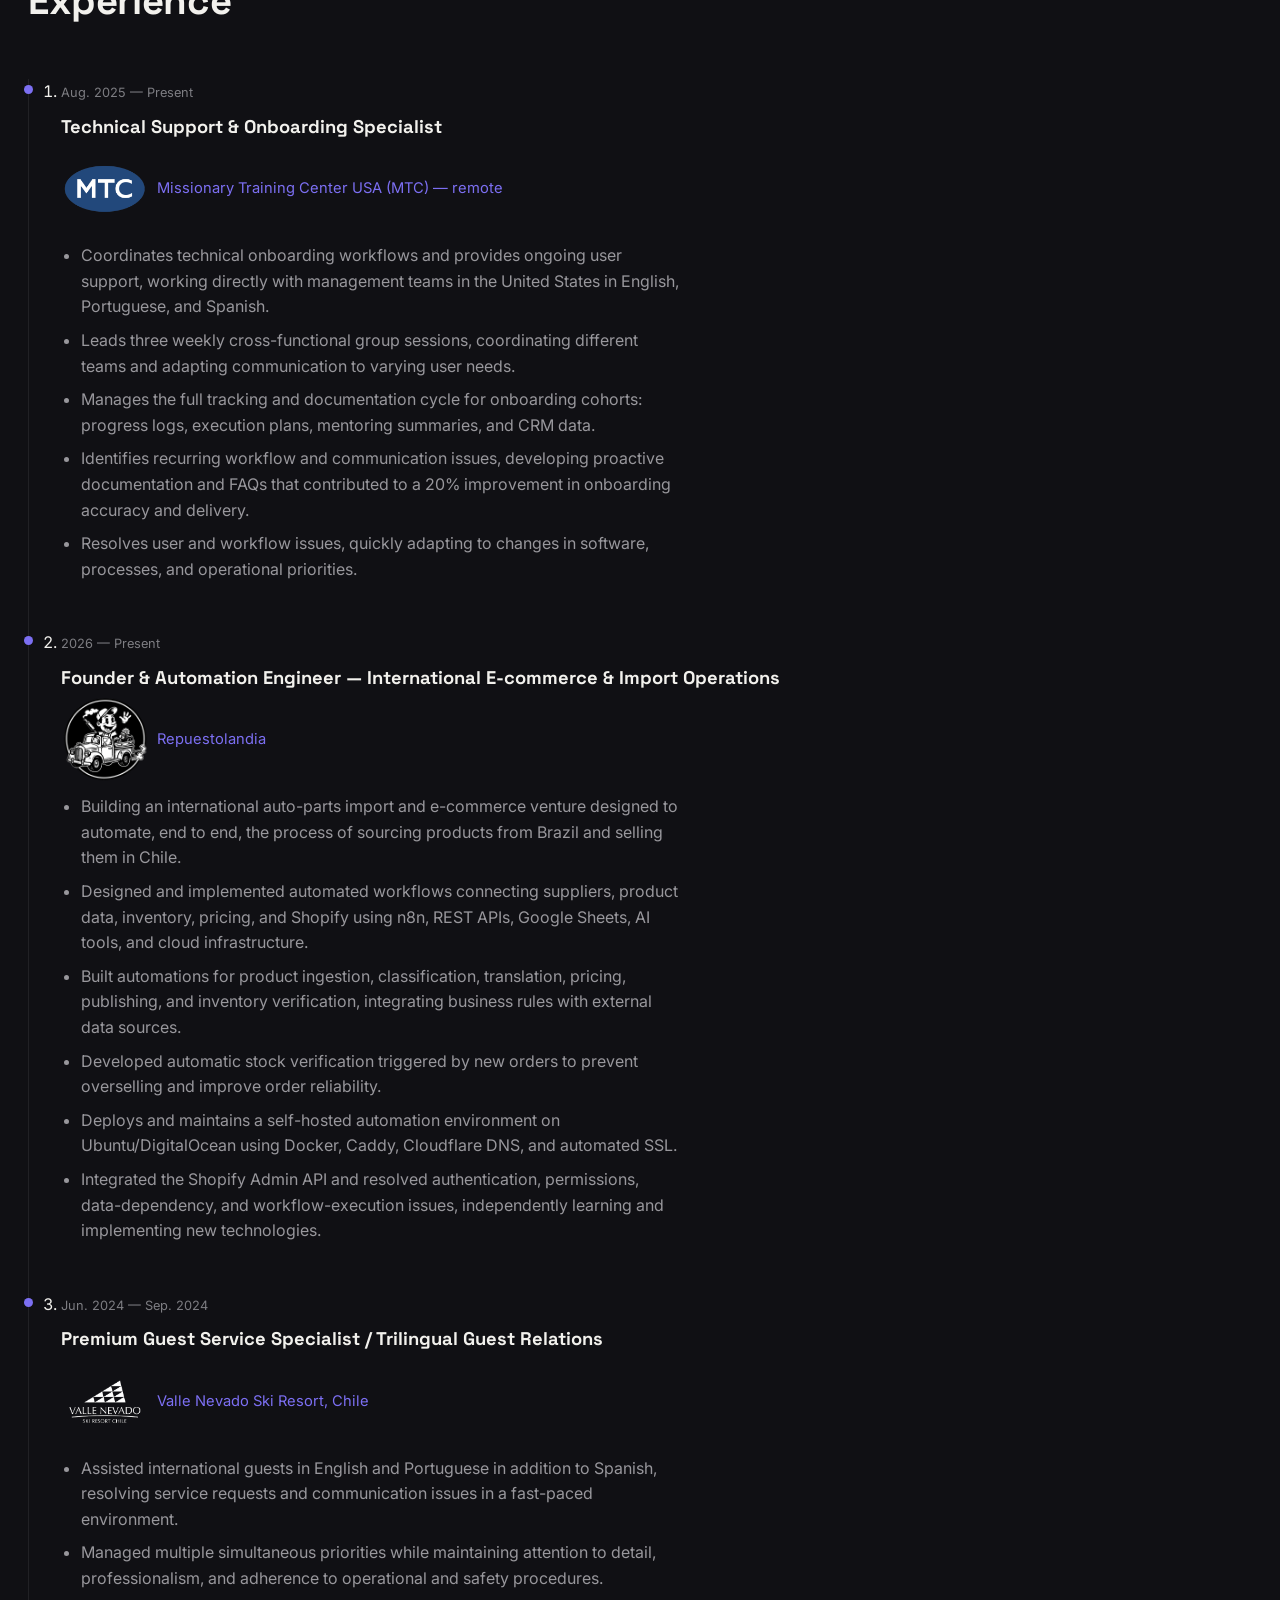
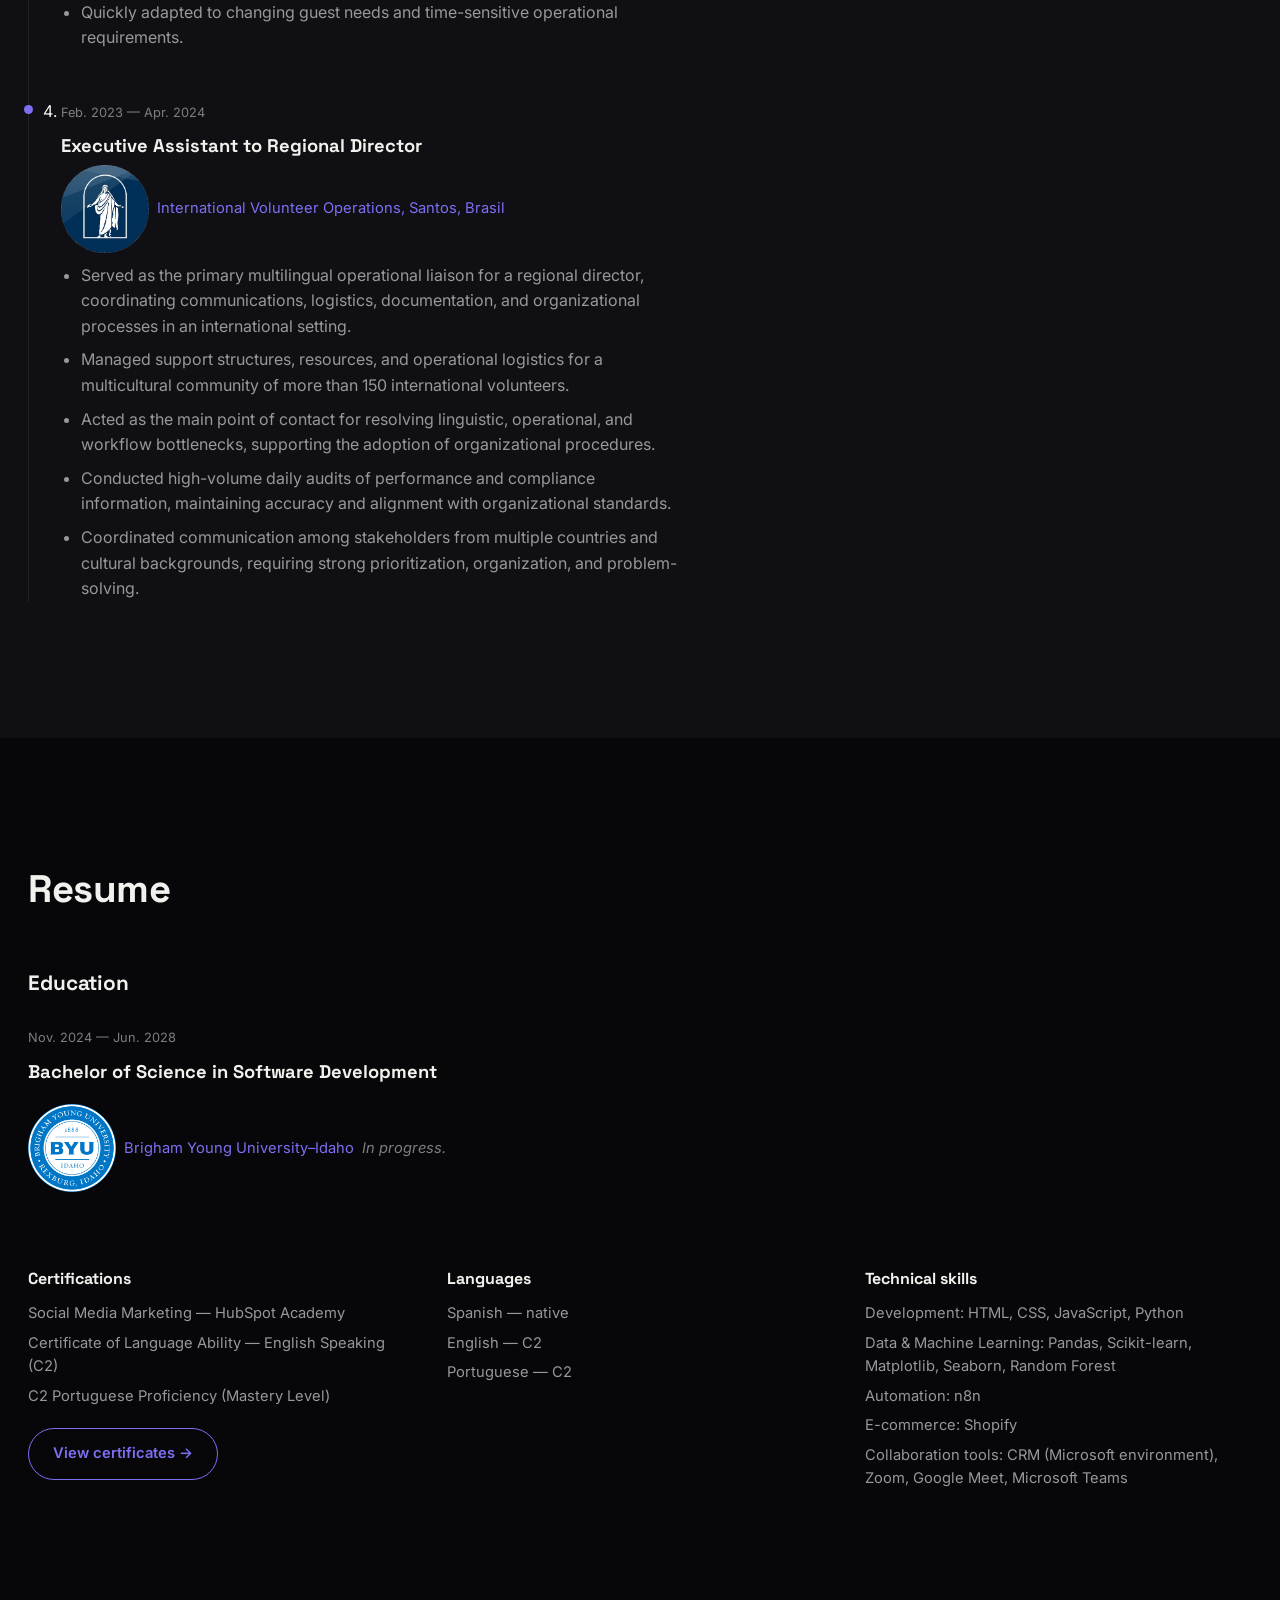
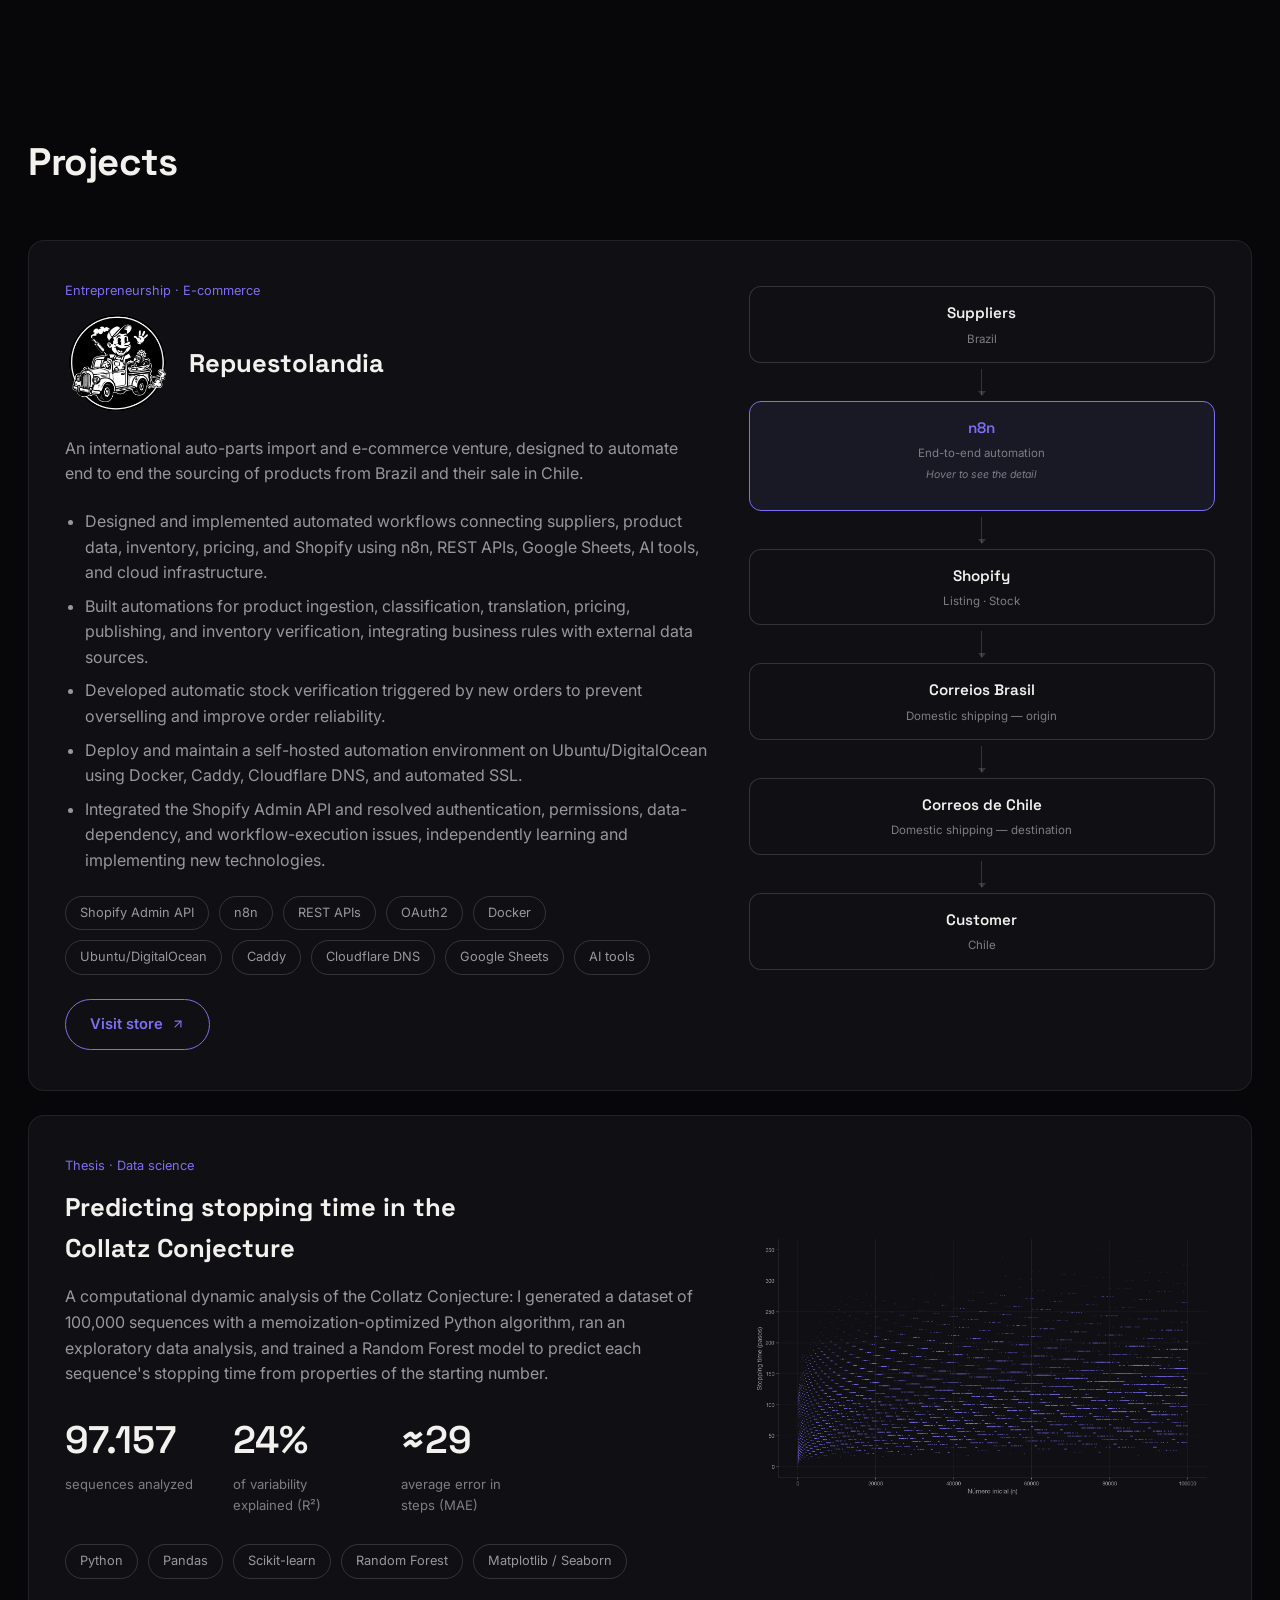
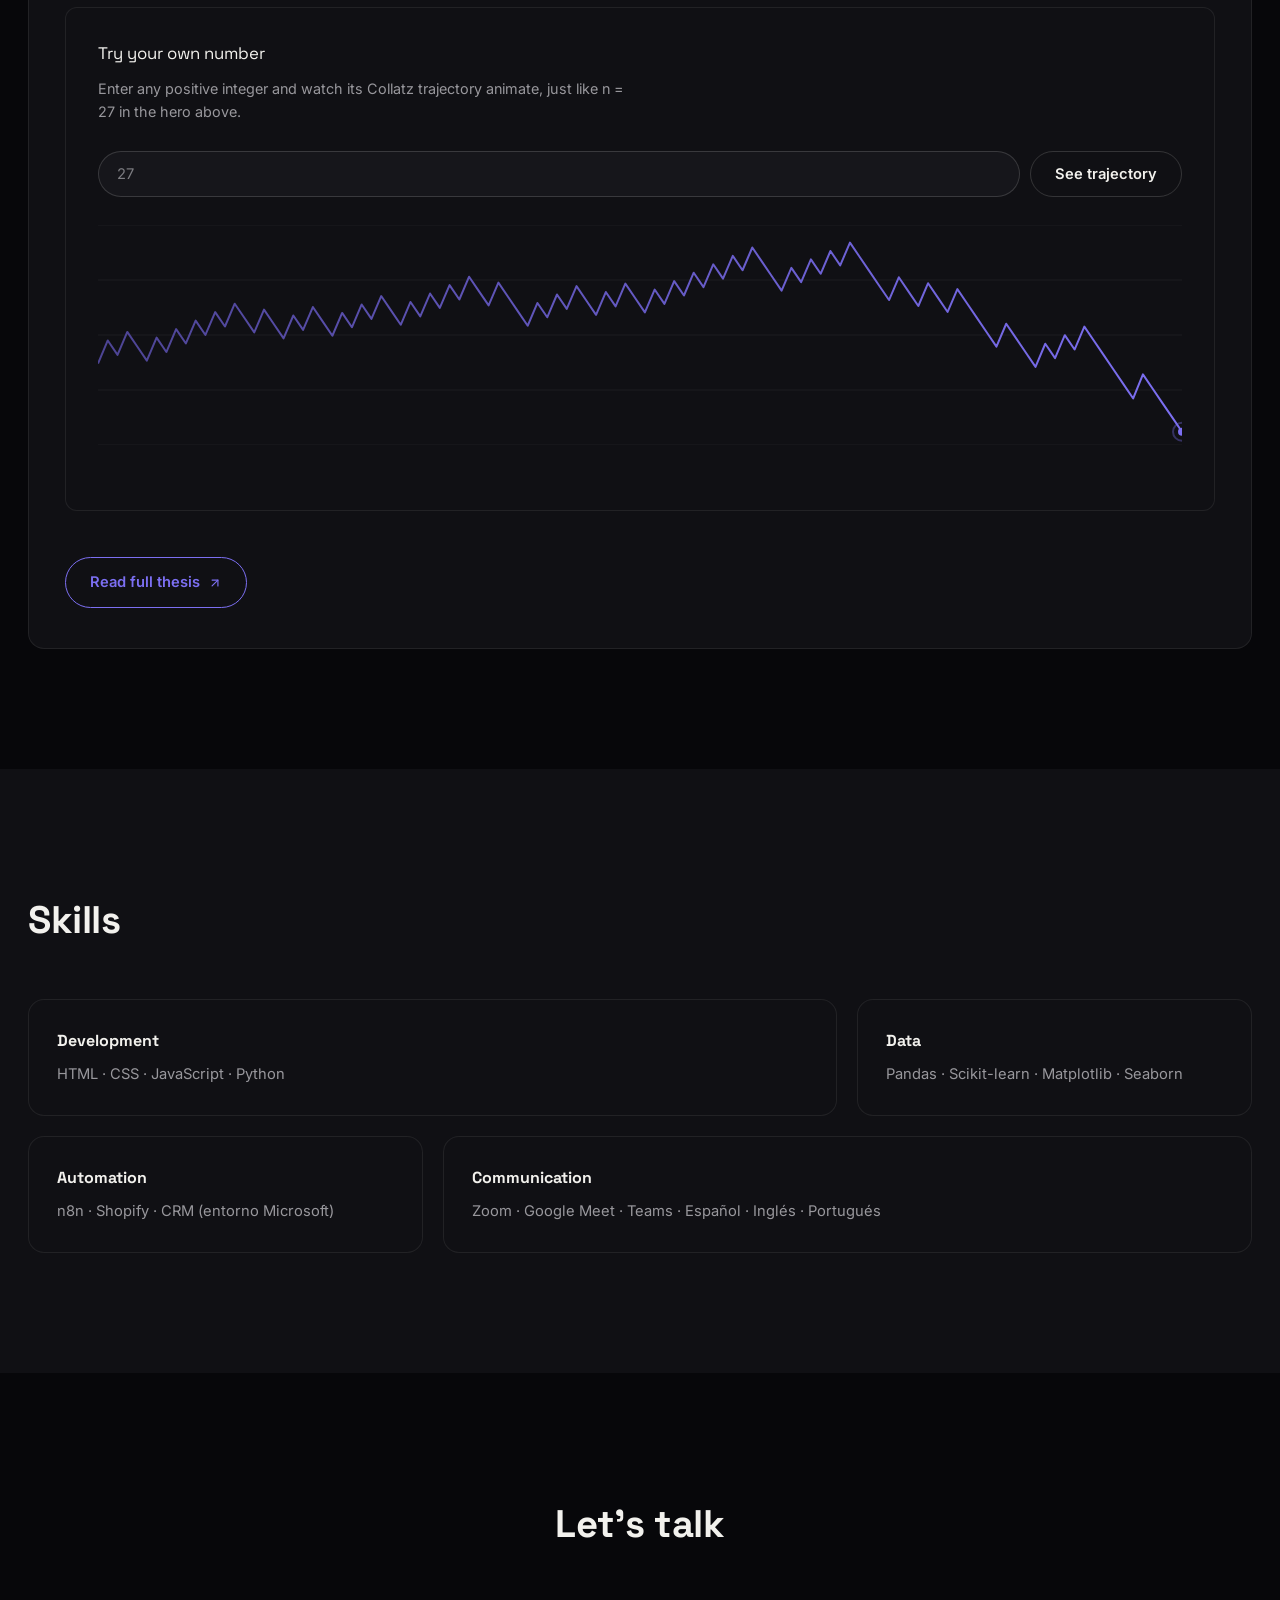
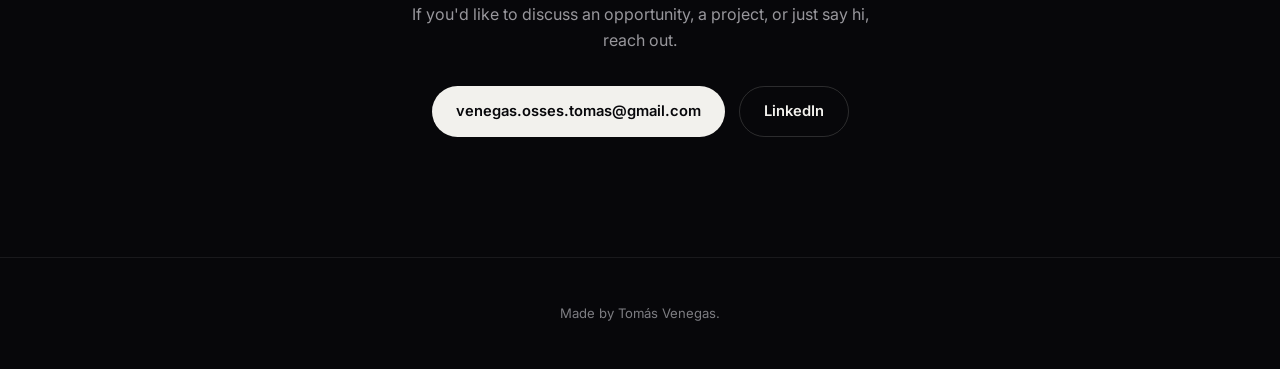
==== commit 4df350de: "Auditoría de seguridad: SRI en CDN, noreferrer y .gitignore - Agrega integrity (SRI) y crossorigin a" ====
--- a/index.html
+++ b/index.html
@@ -205,7 +205,7 @@
           <p data-i18n="cv_cert1">Social Media Marketing — HubSpot Academy</p>
           <p data-i18n="cv_cert2">Advanced English, Professional Proficiency (C2)</p>
           <p data-i18n="cv_cert3">C2 Portuguese Proficiency (Mastery Level)</p>
-          <a href="certificados.html" target="_blank" rel="noopener" class="btn btn-accent cv-cert-link" data-i18n="cv_view_certs">Ver certificados →</a>
+          <a href="certificados.html" target="_blank" rel="noopener noreferrer" class="btn btn-accent cv-cert-link" data-i18n="cv_view_certs">Ver certificados →</a>
         </div>
         <div class="skill-group">
           <h3 data-i18n="cv_languages_title">Idiomas</h3>
@@ -235,7 +235,7 @@
           <div class="project-two-col">
             <div class="project-two-col-text">
               <p class="project-kicker" data-i18n="proj1_kicker">Emprendimiento · E-commerce</p>
-              <a href="https://repuestolandia.cl" target="_blank" rel="noopener" class="project-header">
+              <a href="https://repuestolandia.cl" target="_blank" rel="noopener noreferrer" class="project-header">
                 <img src="images/repuestolandia-logo.png" alt="" class="project-logo">
                 <h3 class="project-name">Repuestolandia</h3>
               </a>
@@ -309,7 +309,7 @@
             </div>
           </div>
 
-          <a href="https://repuestolandia.cl" target="_blank" rel="noopener" class="btn btn-accent project-cta">
+          <a href="https://repuestolandia.cl" target="_blank" rel="noopener noreferrer" class="btn btn-accent project-cta">
             <span data-i18n="proj1_cta">Ver tienda</span>
             <svg width="14" height="14" viewBox="0 0 24 24" fill="none" stroke="currentColor" stroke-width="2" stroke-linecap="round" stroke-linejoin="round" aria-hidden="true"><path d="M7 17L17 7"/><path d="M7 7h10v10"/></svg>
           </a>
@@ -366,7 +366,7 @@
             <p class="collatz-explorer-stats" id="collatzStats" aria-live="polite"></p>
           </div>
 
-          <a href="tesis.html" target="_blank" rel="noopener" class="btn btn-accent project-cta">
+          <a href="tesis.html" target="_blank" rel="noopener noreferrer" class="btn btn-accent project-cta">
             <span data-i18n="proj2_cta">Leer tesis completa</span>
             <svg width="14" height="14" viewBox="0 0 24 24" fill="none" stroke="currentColor" stroke-width="2" stroke-linecap="round" stroke-linejoin="round" aria-hidden="true"><path d="M7 17L17 7"/><path d="M7 7h10v10"/></svg>
           </a>
@@ -412,7 +412,7 @@
           venegas.osses.tomas@gmail.com
           <span class="contact-copied-tip" id="contactCopiedTip" data-i18n="contact_copied" aria-hidden="true">¡Copiado!</span>
         </a>
-        <a href="https://linkedin.com/in/tomas-venegas-osses-016633320" target="_blank" rel="noopener" class="btn btn-ghost">LinkedIn</a>
+        <a href="https://linkedin.com/in/tomas-venegas-osses-016633320" target="_blank" rel="noopener noreferrer" class="btn btn-ghost">LinkedIn</a>
       </div>
     </div>
   </section>
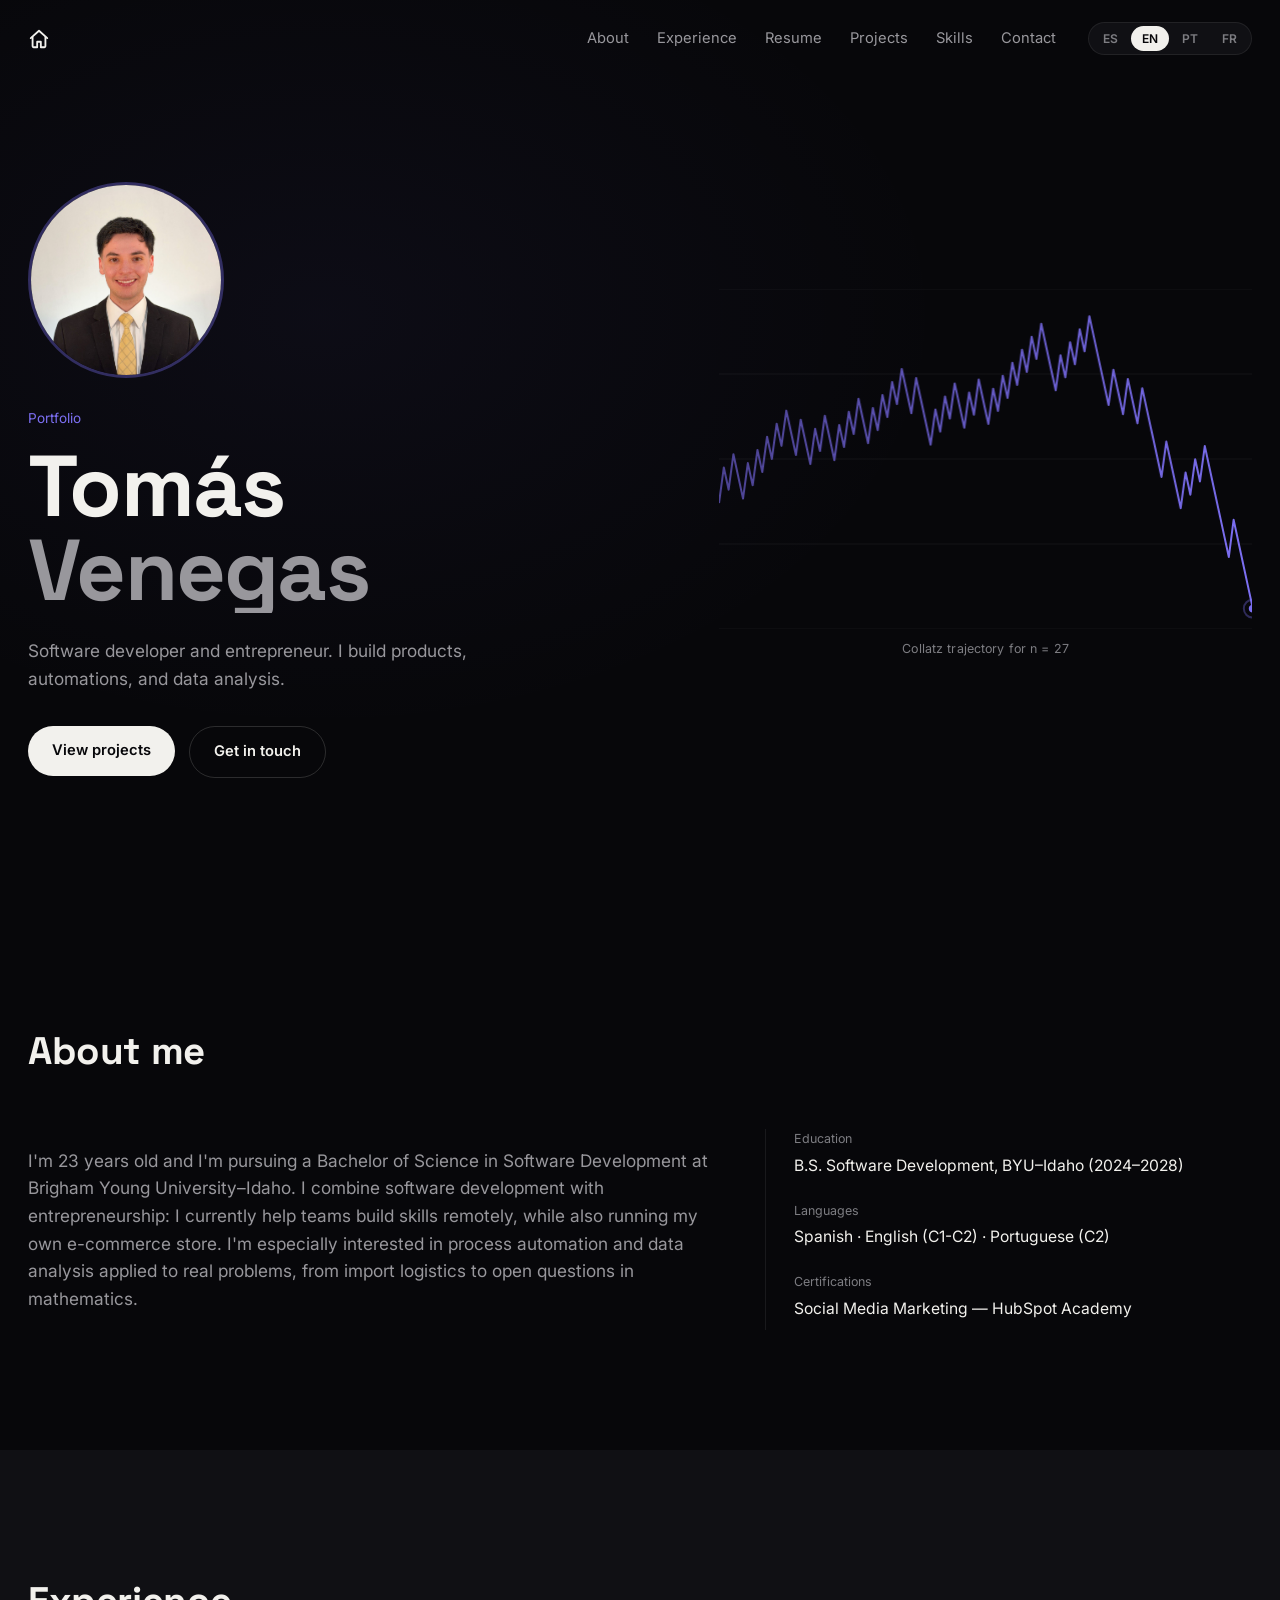
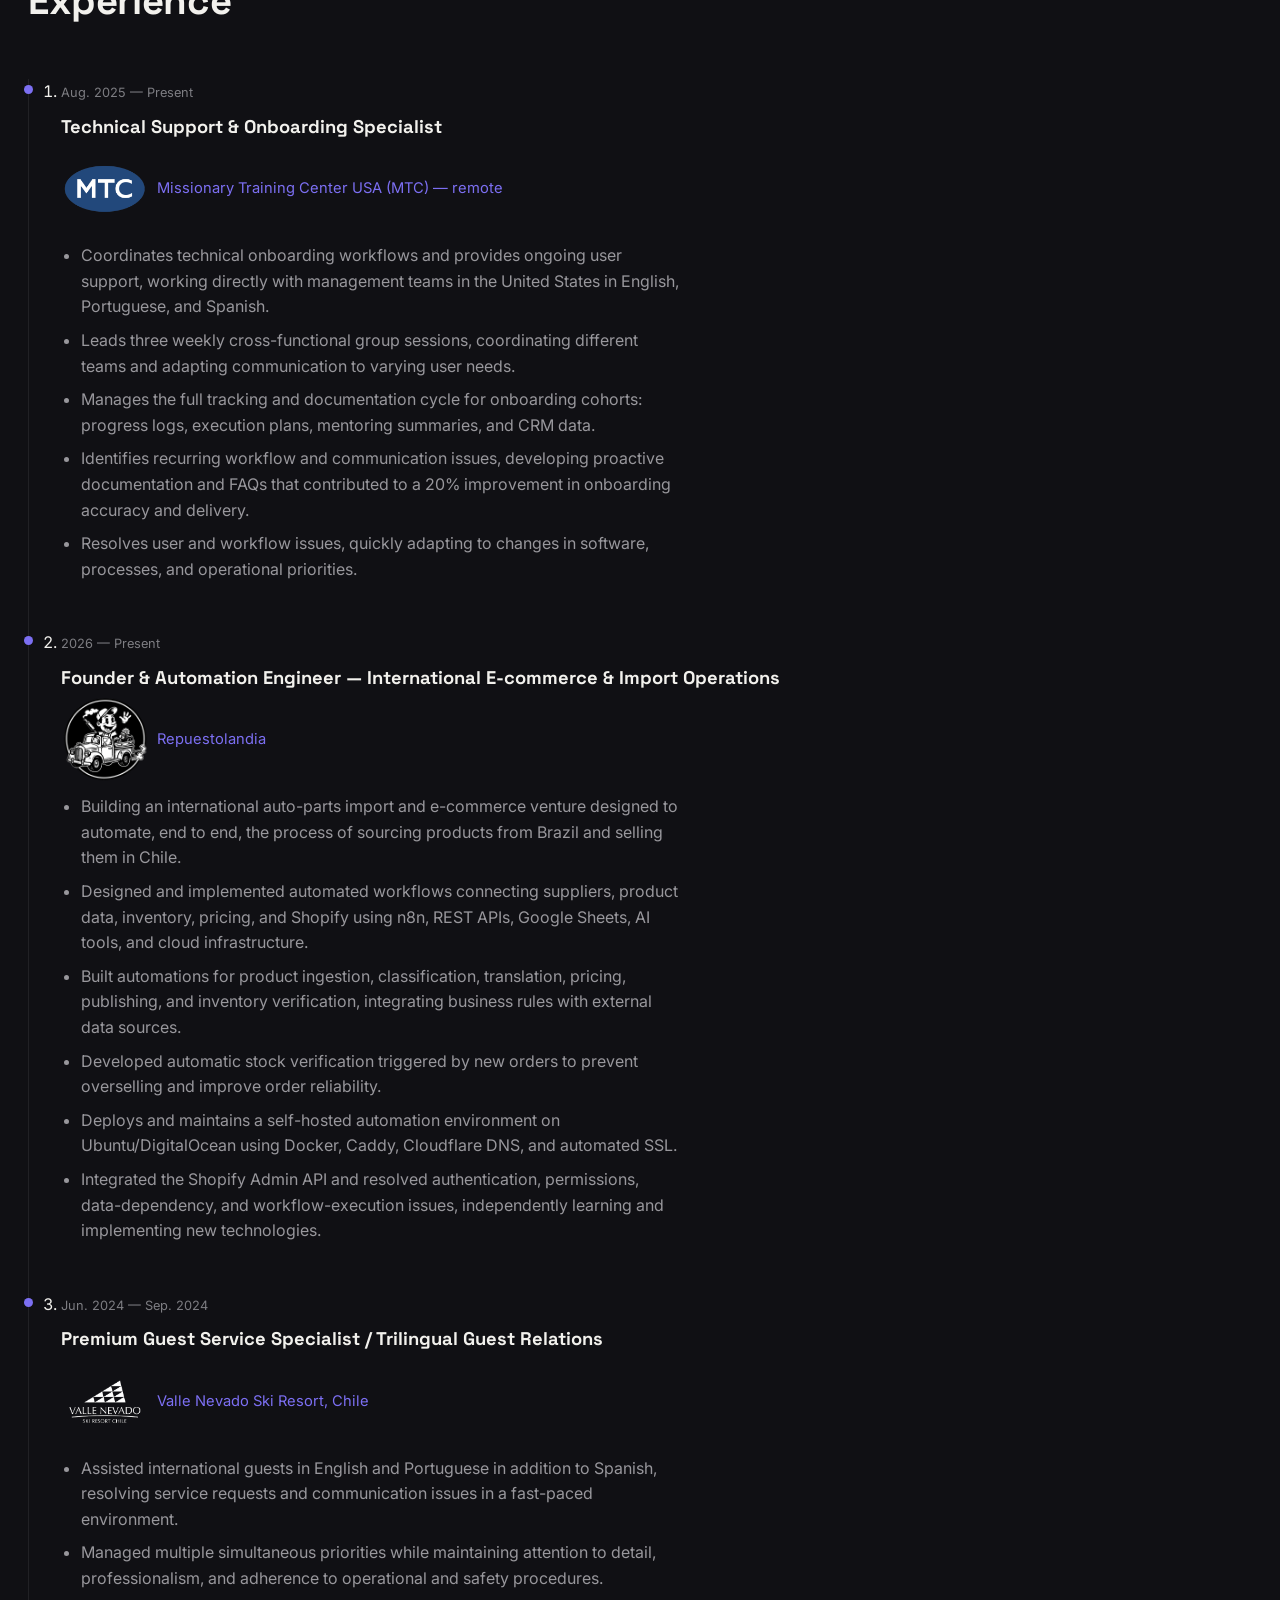
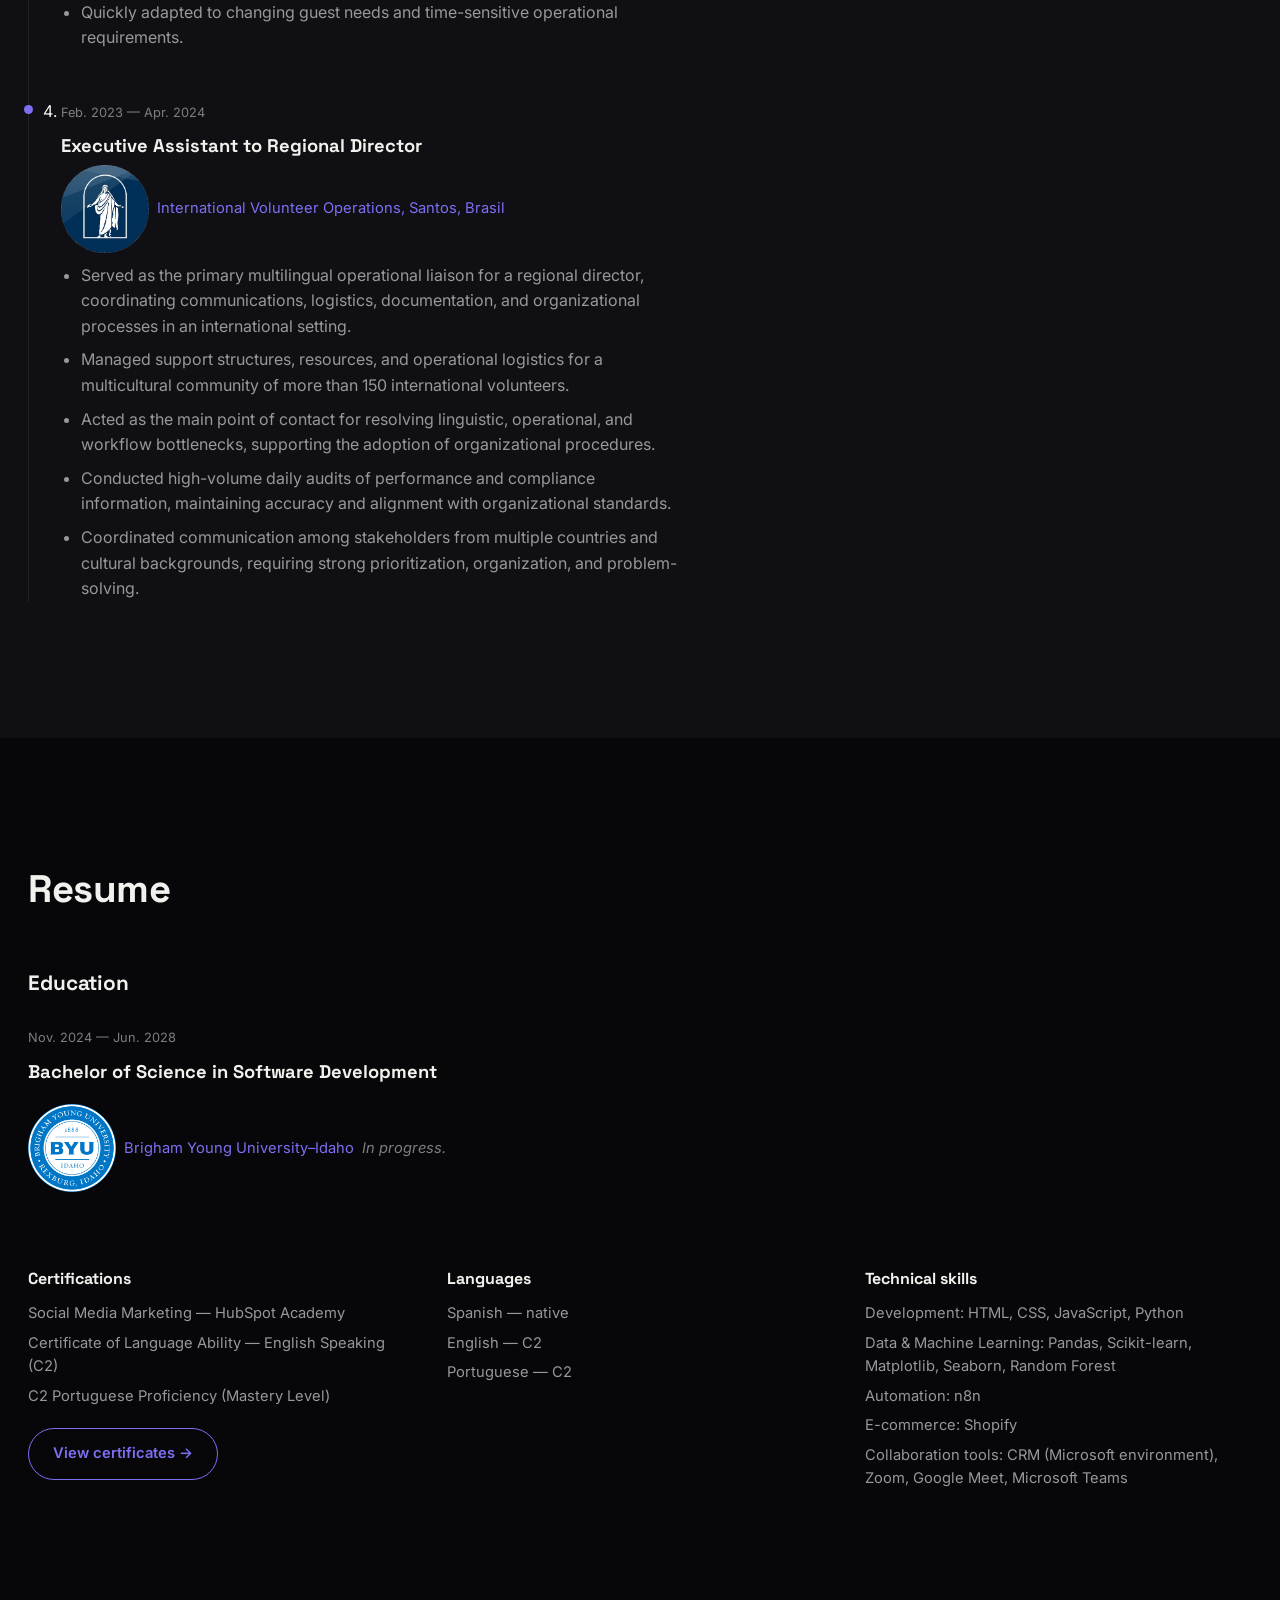
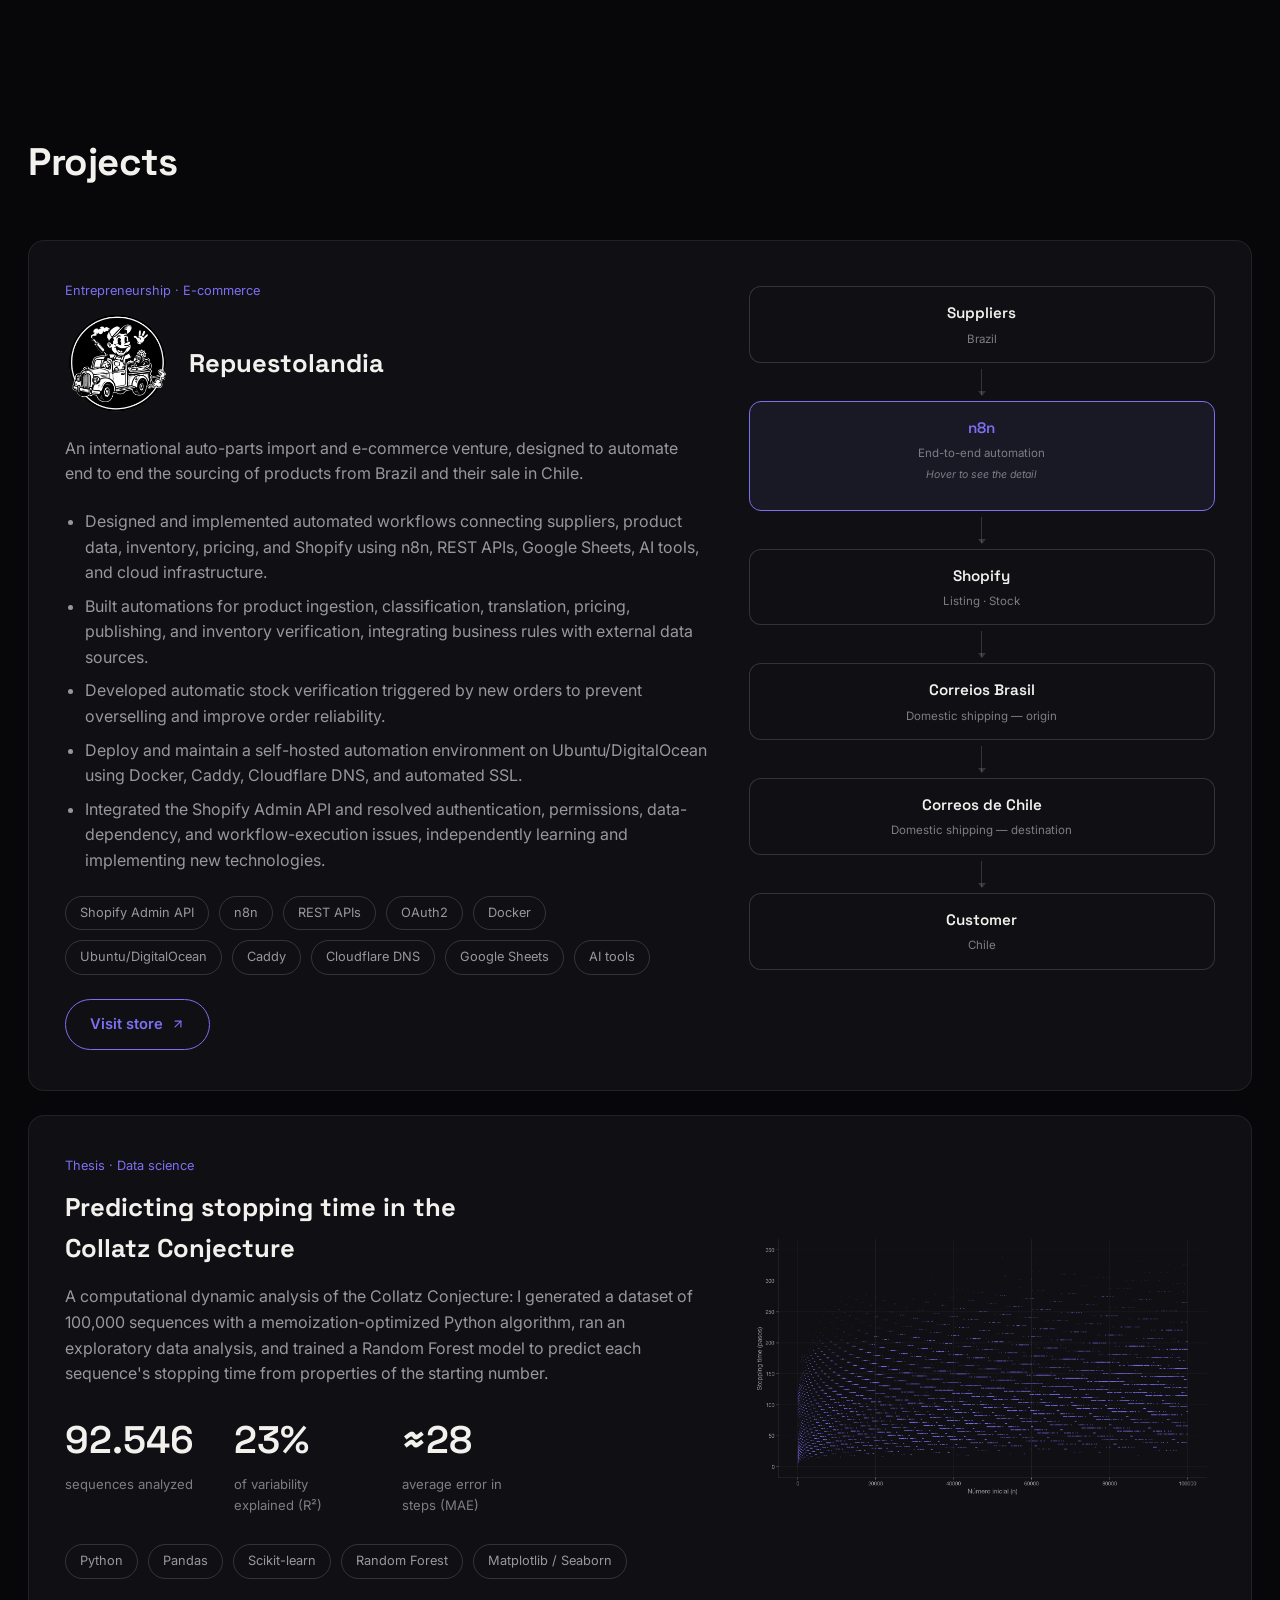
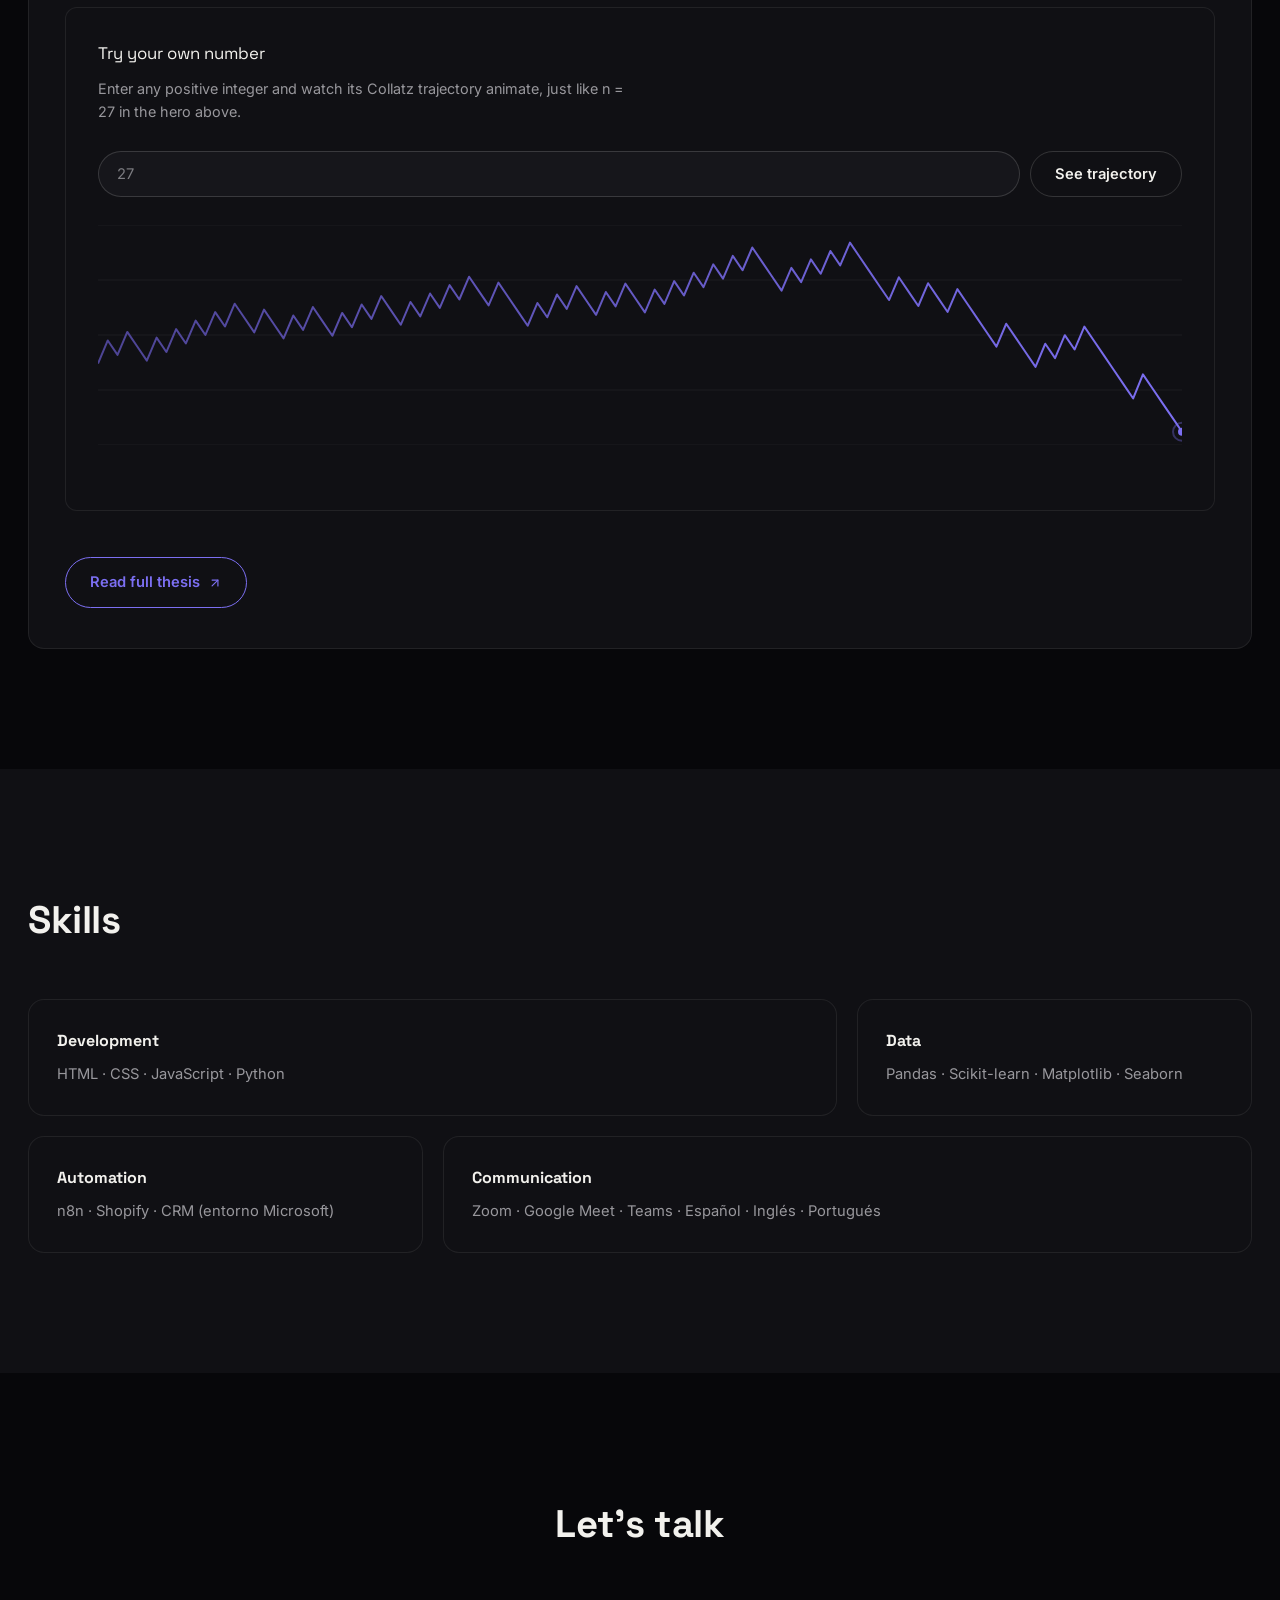
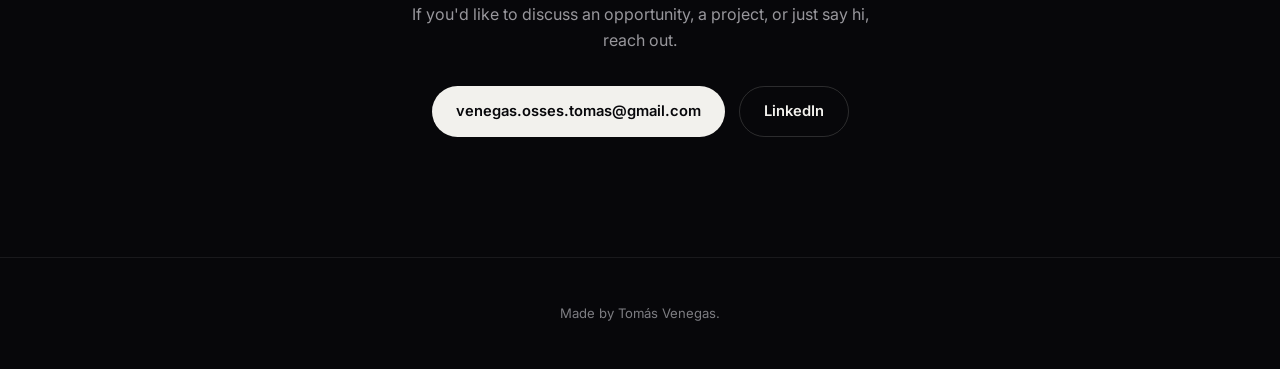
==== commit 28e181bb: "Subir versión de cache-busting a v=3 styles/style.css cambió varias veces desde que se fijó ?v=2 (au" ====
--- a/index.html
+++ b/index.html
@@ -19,7 +19,7 @@
 <link rel="preconnect" href="https://fonts.googleapis.com">
 <link rel="preconnect" href="https://fonts.gstatic.com" crossorigin>
 <link href="https://fonts.googleapis.com/css2?family=Space+Grotesk:wght@400;500;600;700&family=Inter:wght@400;500;600&display=swap" rel="stylesheet">
-<link rel="stylesheet" href="styles/style.css?v=2">
+<link rel="stylesheet" href="styles/style.css?v=3">
 </head>
 <body>
 
@@ -423,6 +423,6 @@
   <p data-i18n="footer_text">Hecho por Tomás Venegas.</p>
 </footer>
 
-<script src="scripts/script.js?v=2"></script>
+<script src="scripts/script.js?v=3"></script>
 </body>
 </html>
--- a/styles/style.css
+++ b/styles/style.css
@@ -120,10 +120,11 @@
   font-weight: 700;
   font-size: 1.1rem;
   letter-spacing: 0.02em;
-  margin-right: auto;
   display: inline-flex;
   align-items: center;
   gap: 6px;
+  padding: 13px;
+  margin: -13px auto -13px -13px;
   transition: color var(--ease) .25s, transform var(--ease) .3s;
 }
 .logo:hover{ color: var(--accent); }
@@ -220,6 +221,7 @@
    ========================================================== */
 .hero{
   min-height: 100vh;
+  min-height: 100dvh;
   display: flex;
   align-items: center;
   padding: 120px 28px 60px;
@@ -254,7 +256,7 @@
   animation: heroReveal .7s var(--ease) .1s forwards;
 }
 .hero-title{
-  font-size: clamp(3rem, 8vw, 5.4rem);
+  font-size: clamp(2.6rem, 9vw, 5.4rem);
   line-height: 0.98;
   font-weight: 700;
   letter-spacing: -0.02em;
@@ -924,6 +926,7 @@
   .about-facts{ border-left: none; padding-left: 0; border-top: 1px solid var(--line); padding-top: 24px; }
   .skills-grid{ grid-template-columns: repeat(2, 1fr); }
   .project-two-col{ flex-direction: column; align-items: stretch; gap: 28px; }
+  .project-two-col-text{ flex-basis: auto; }
   .project-two-col-visual{ flex-basis: auto; }
 }
 
@@ -947,10 +950,24 @@
     transform: translateY(0);
     pointer-events: auto;
   }
-  .menu-toggle{ display: flex; }
+  .menu-toggle{ display: flex; width: 44px; height: 44px; }
   .header-inner{ padding: 0 20px; }
+  .lang-switch{ gap: 4px; }
+  .lang-btn{ padding: 9px 14px; font-size: 0.8rem; }
+  .main-nav a{ padding: 11px 0; }
   .section{ padding: 90px 20px; }
   .hero{ padding: 110px 20px 50px; }
+  .hero-photo{ width: 140px; height: 140px; }
+  .timeline-org-logo{ width: 48px; height: 48px; }
+}
+
+/* Very narrow phones (iPhone SE, older/small Android): the header
+   bar (logo + lang switch + hamburger) doesn't fit at 720px sizing,
+   so it gets tightened further here. */
+@media (max-width: 380px){
+  .header-inner{ gap: 14px; padding: 0 16px; }
+  .lang-switch{ gap: 2px; }
+  .lang-btn{ padding: 8px 10px; font-size: 0.76rem; }
 }
 
 @media (max-width: 520px){
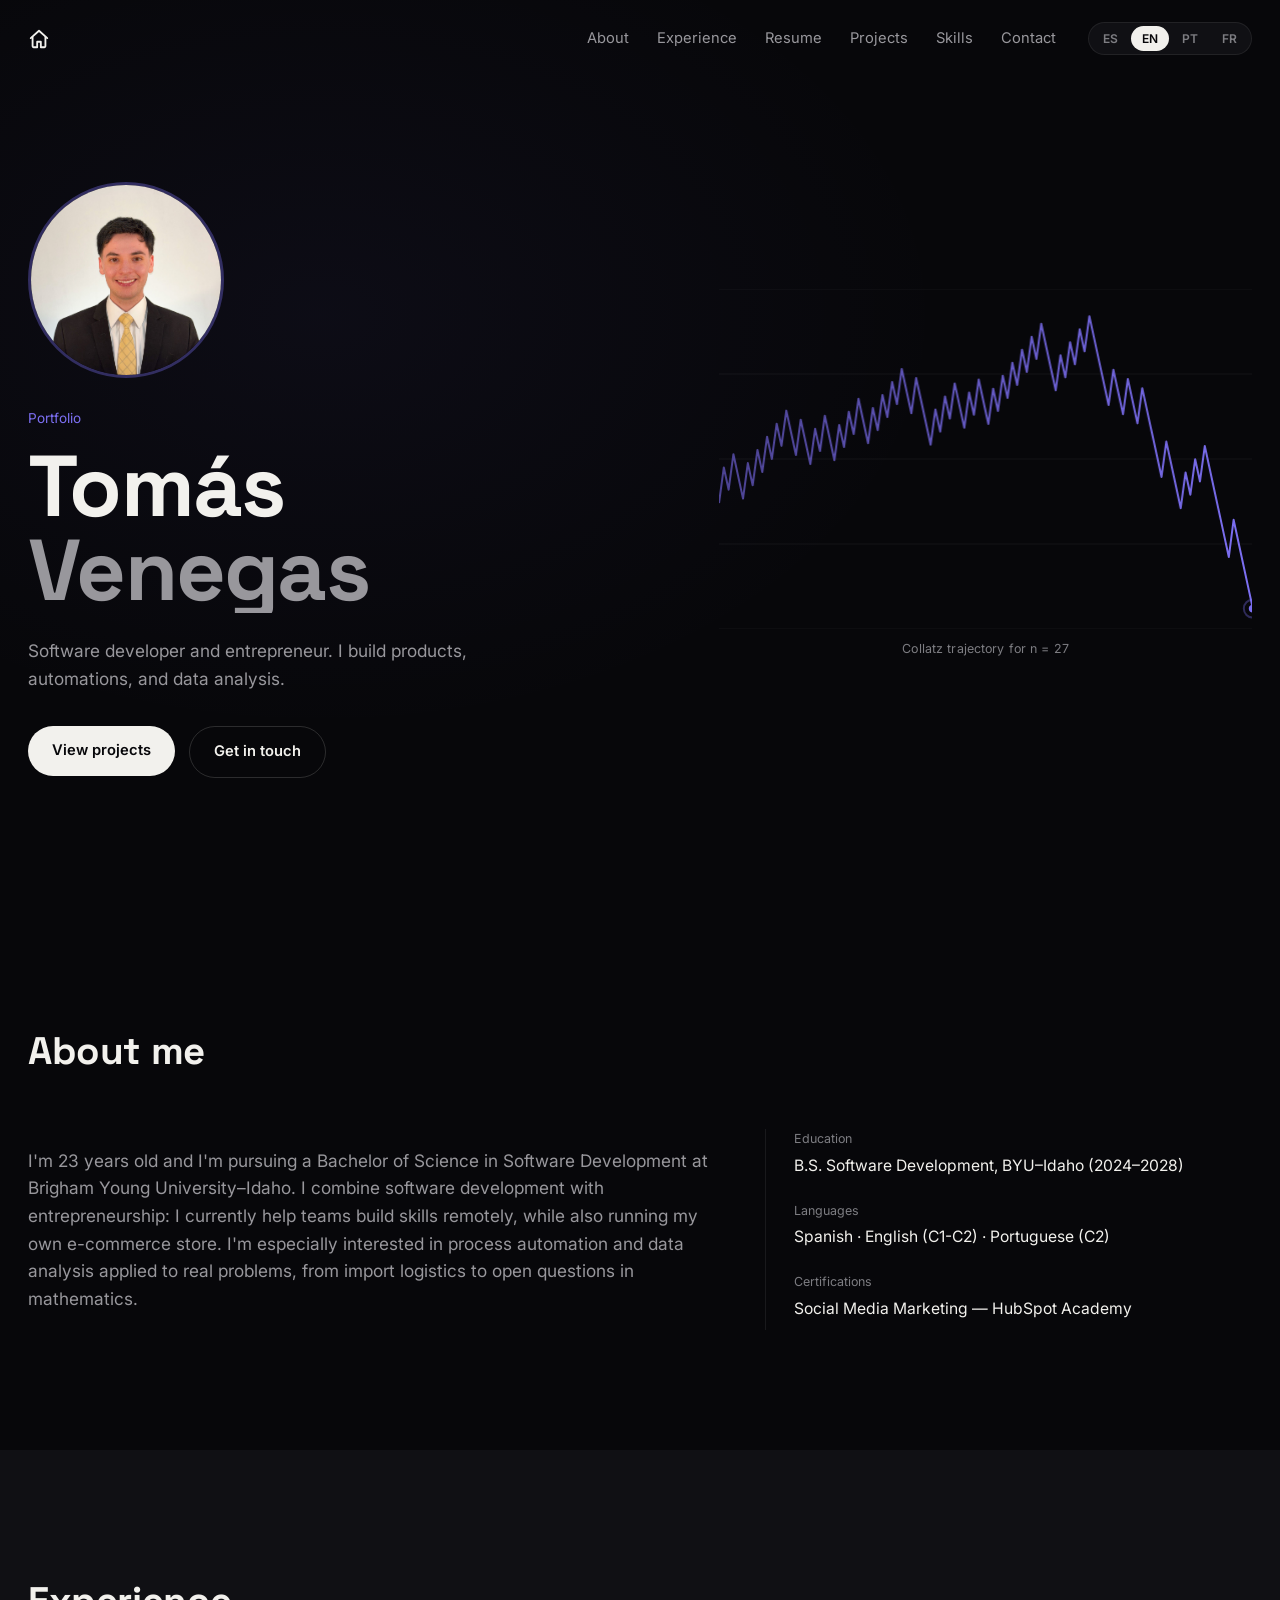
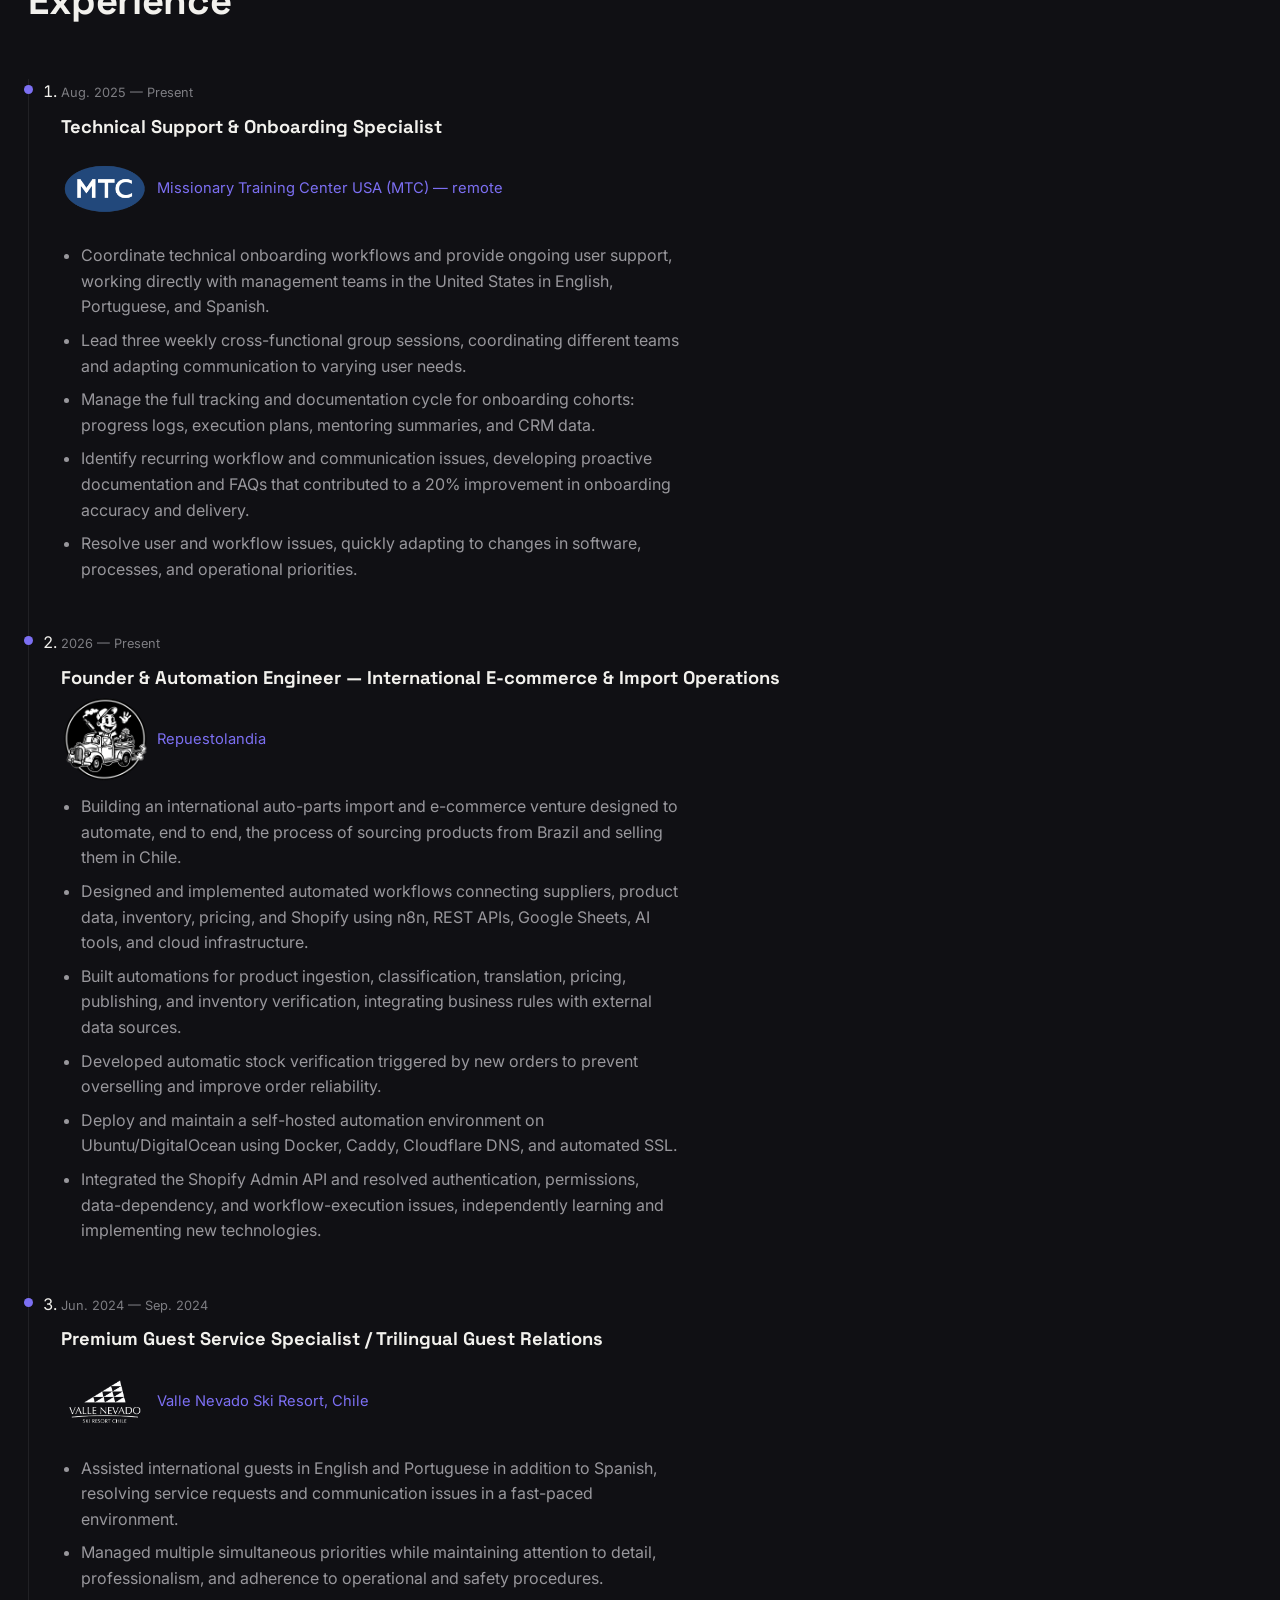
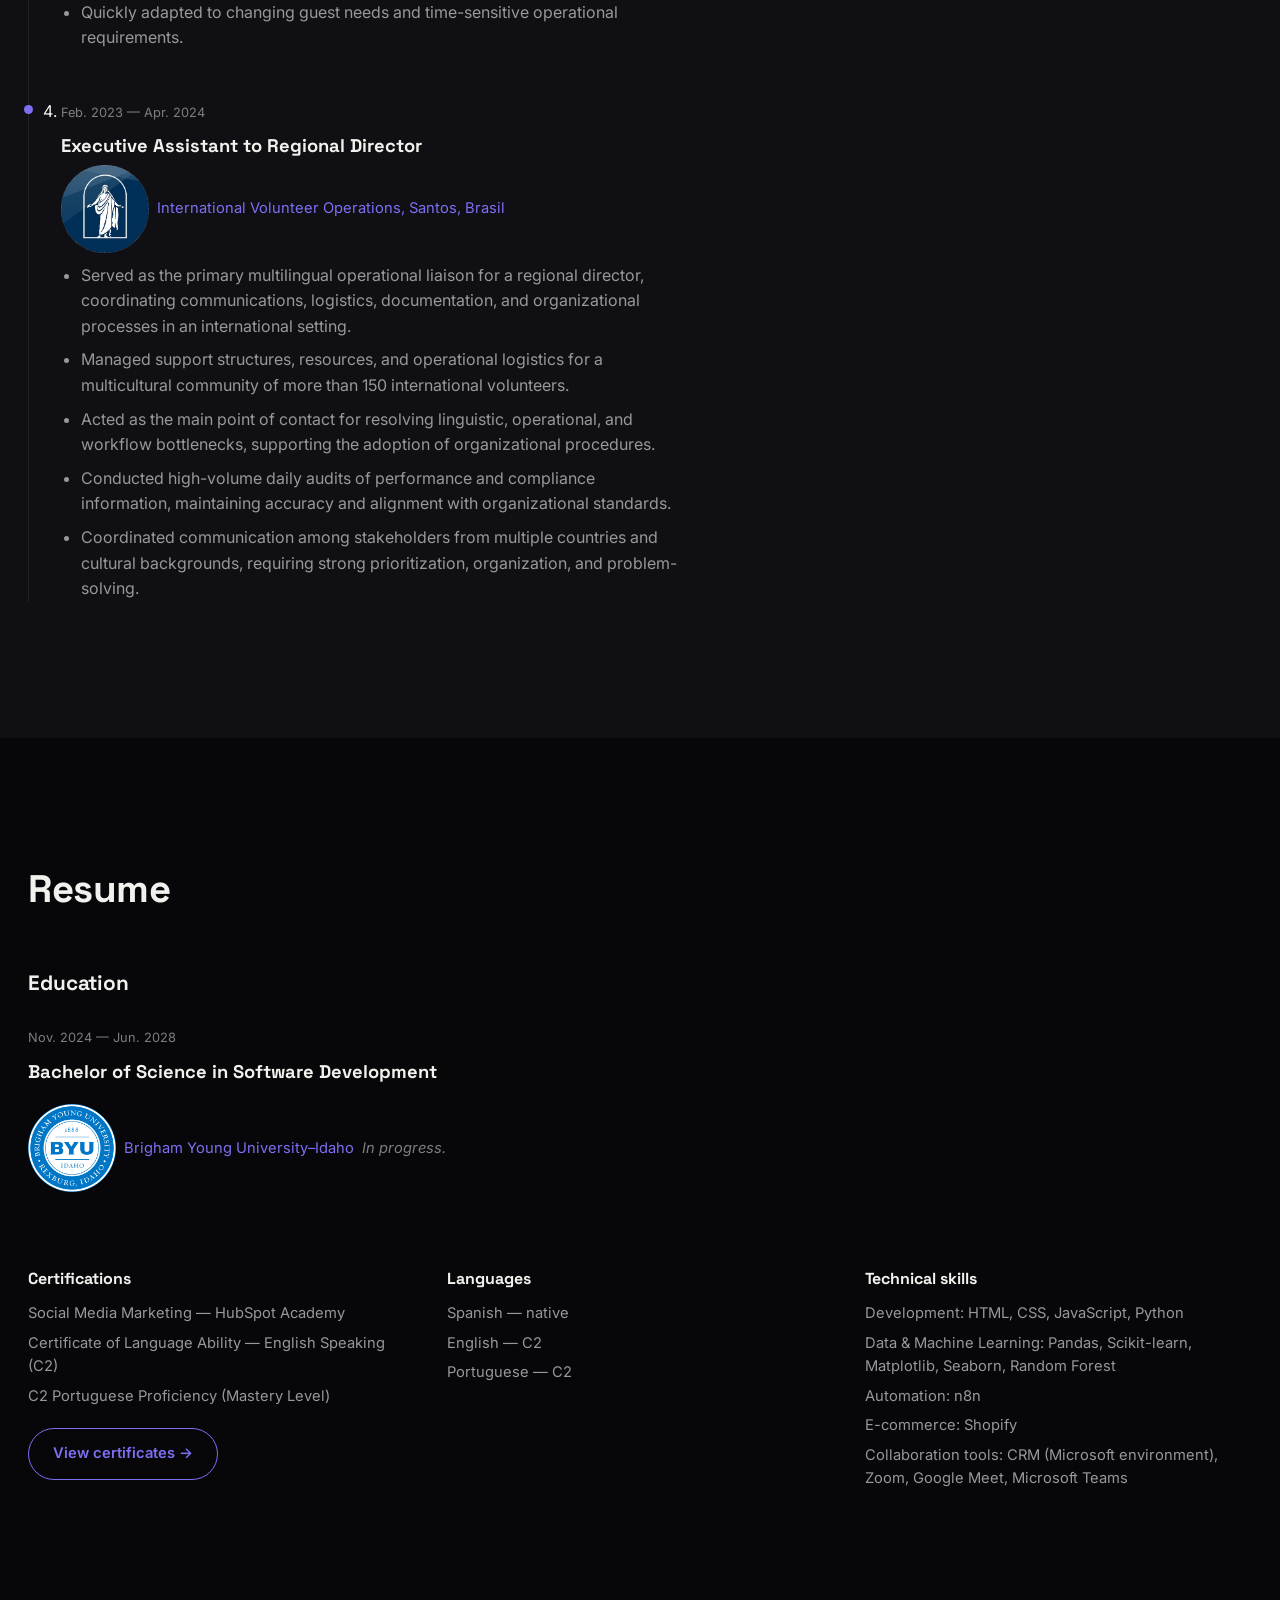
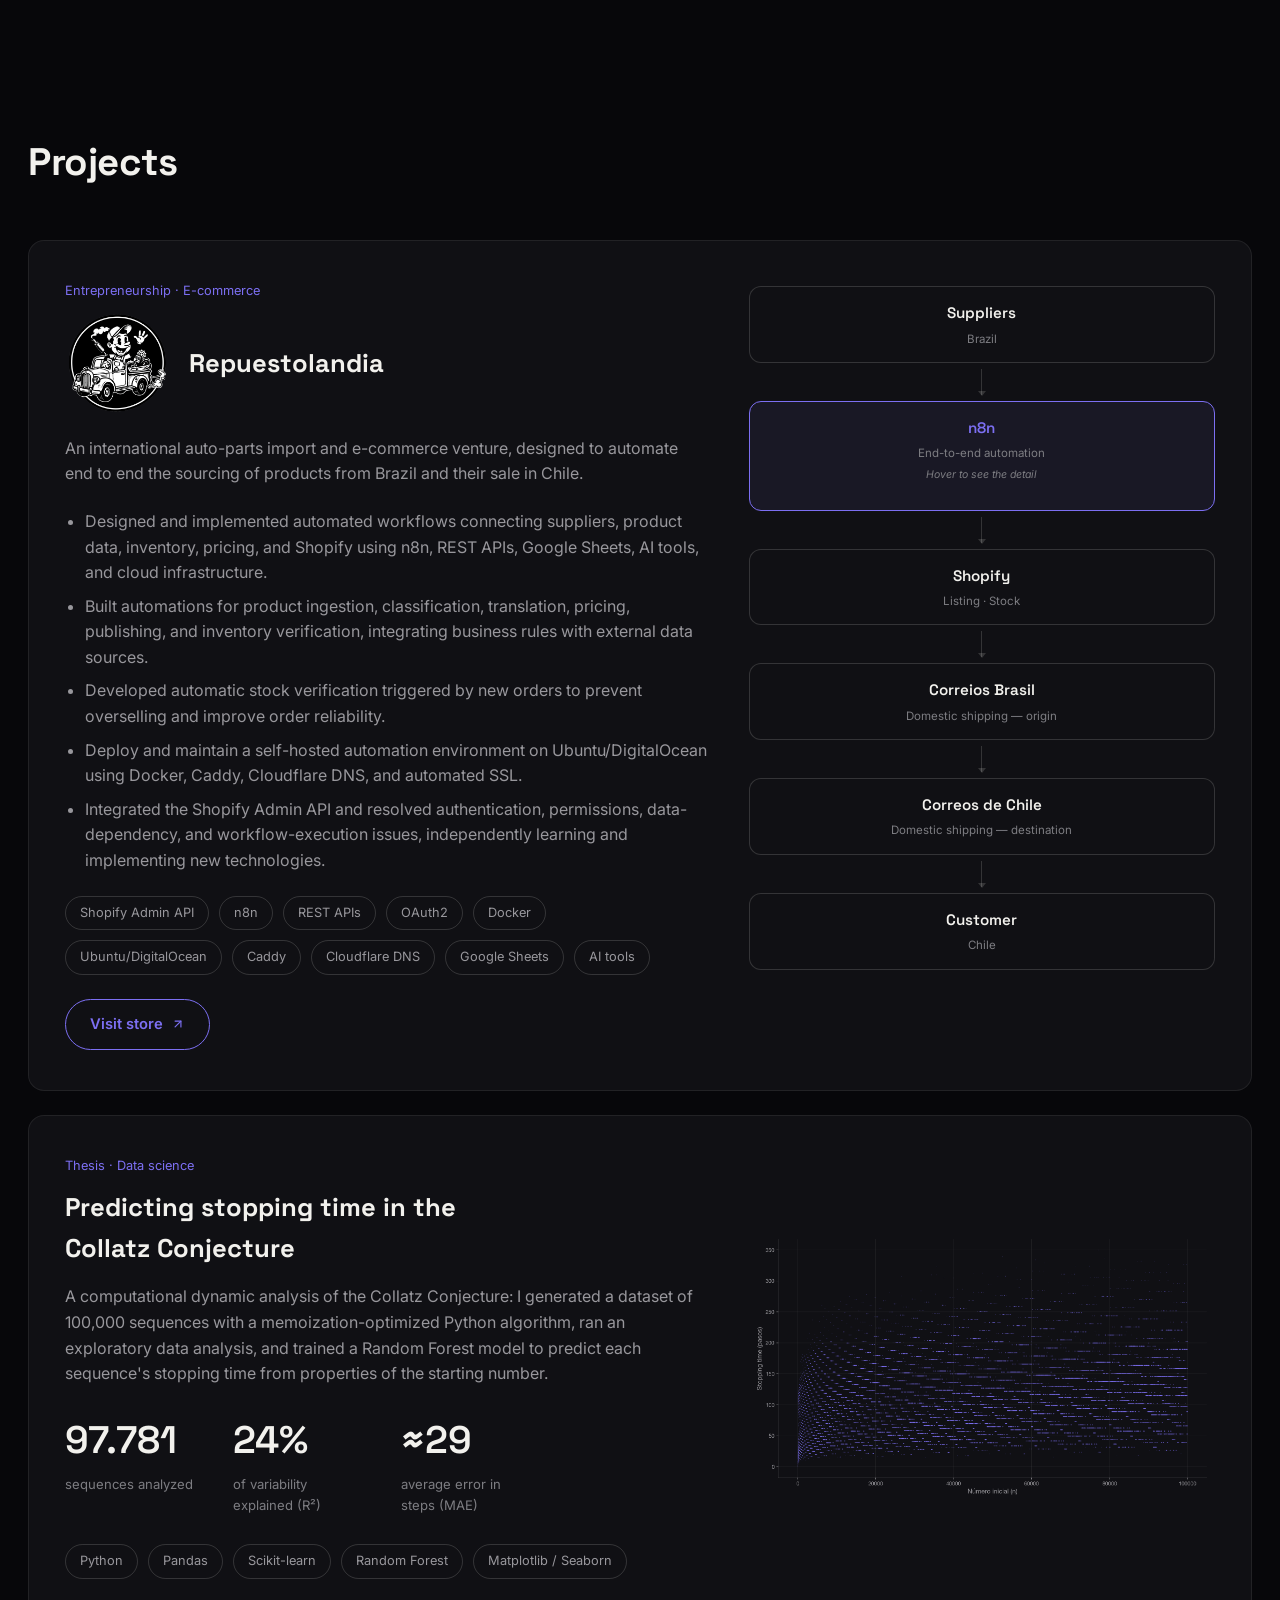
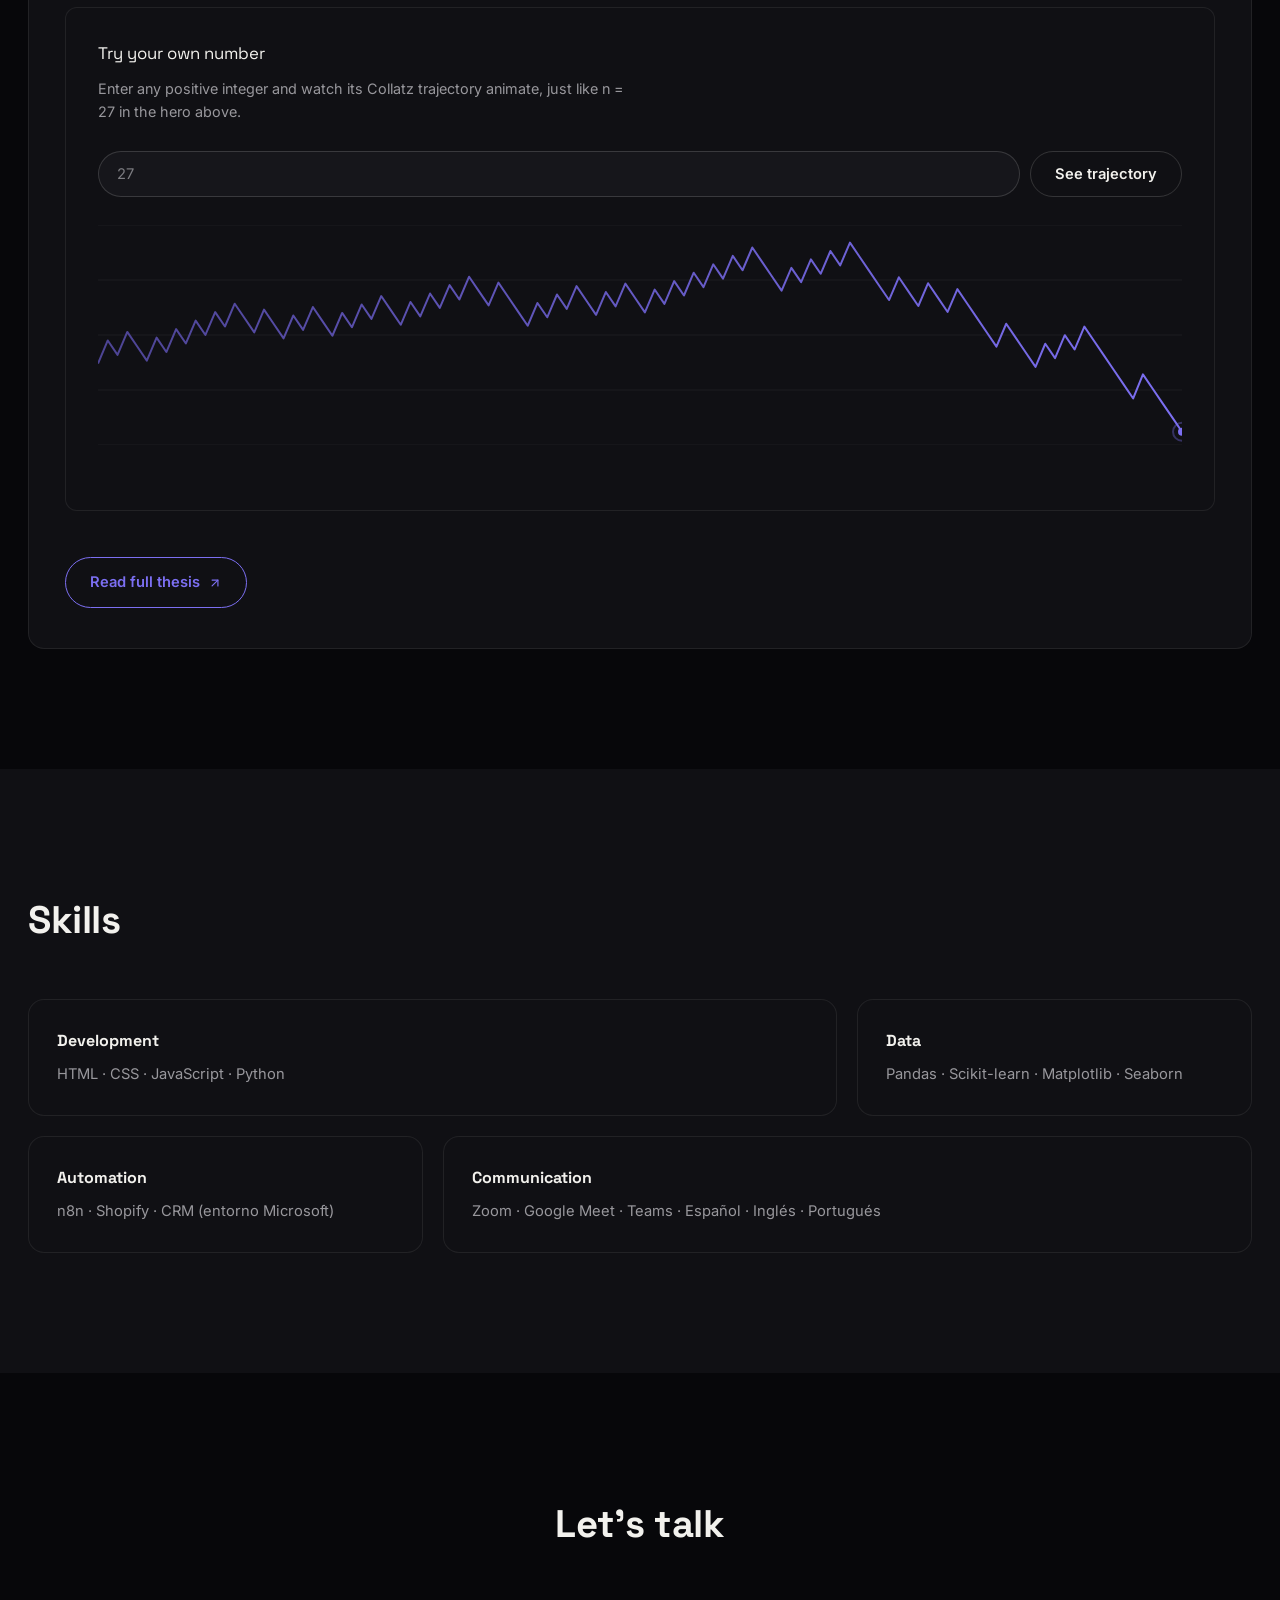
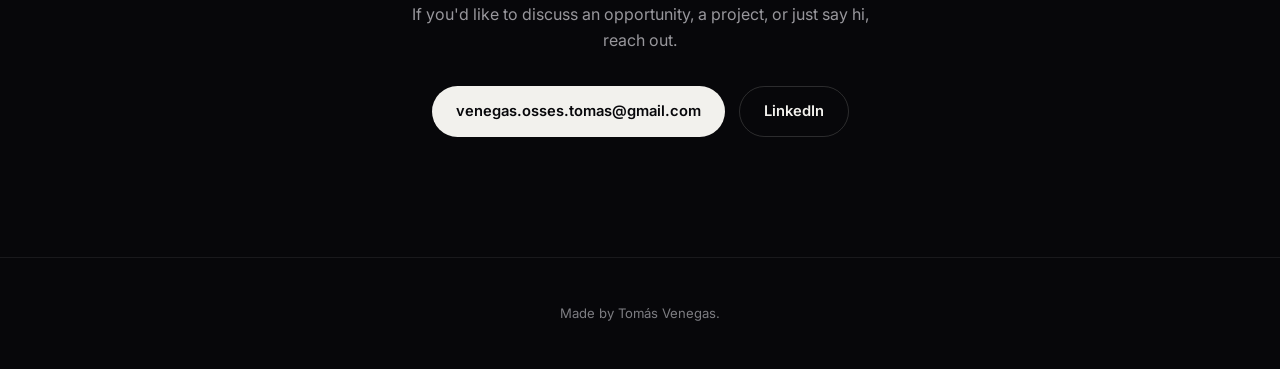
==== commit 7df54910: "Reescribir los bullets de Experiencia en primera persona Los 19 bullets de las 4 experiencias labora" ====
--- a/index.html
+++ b/index.html
@@ -423,6 +423,6 @@
   <p data-i18n="footer_text">Hecho por Tomás Venegas.</p>
 </footer>
 
-<script src="scripts/script.js?v=3"></script>
+<script src="scripts/script.js?v=4"></script>
 </body>
 </html>
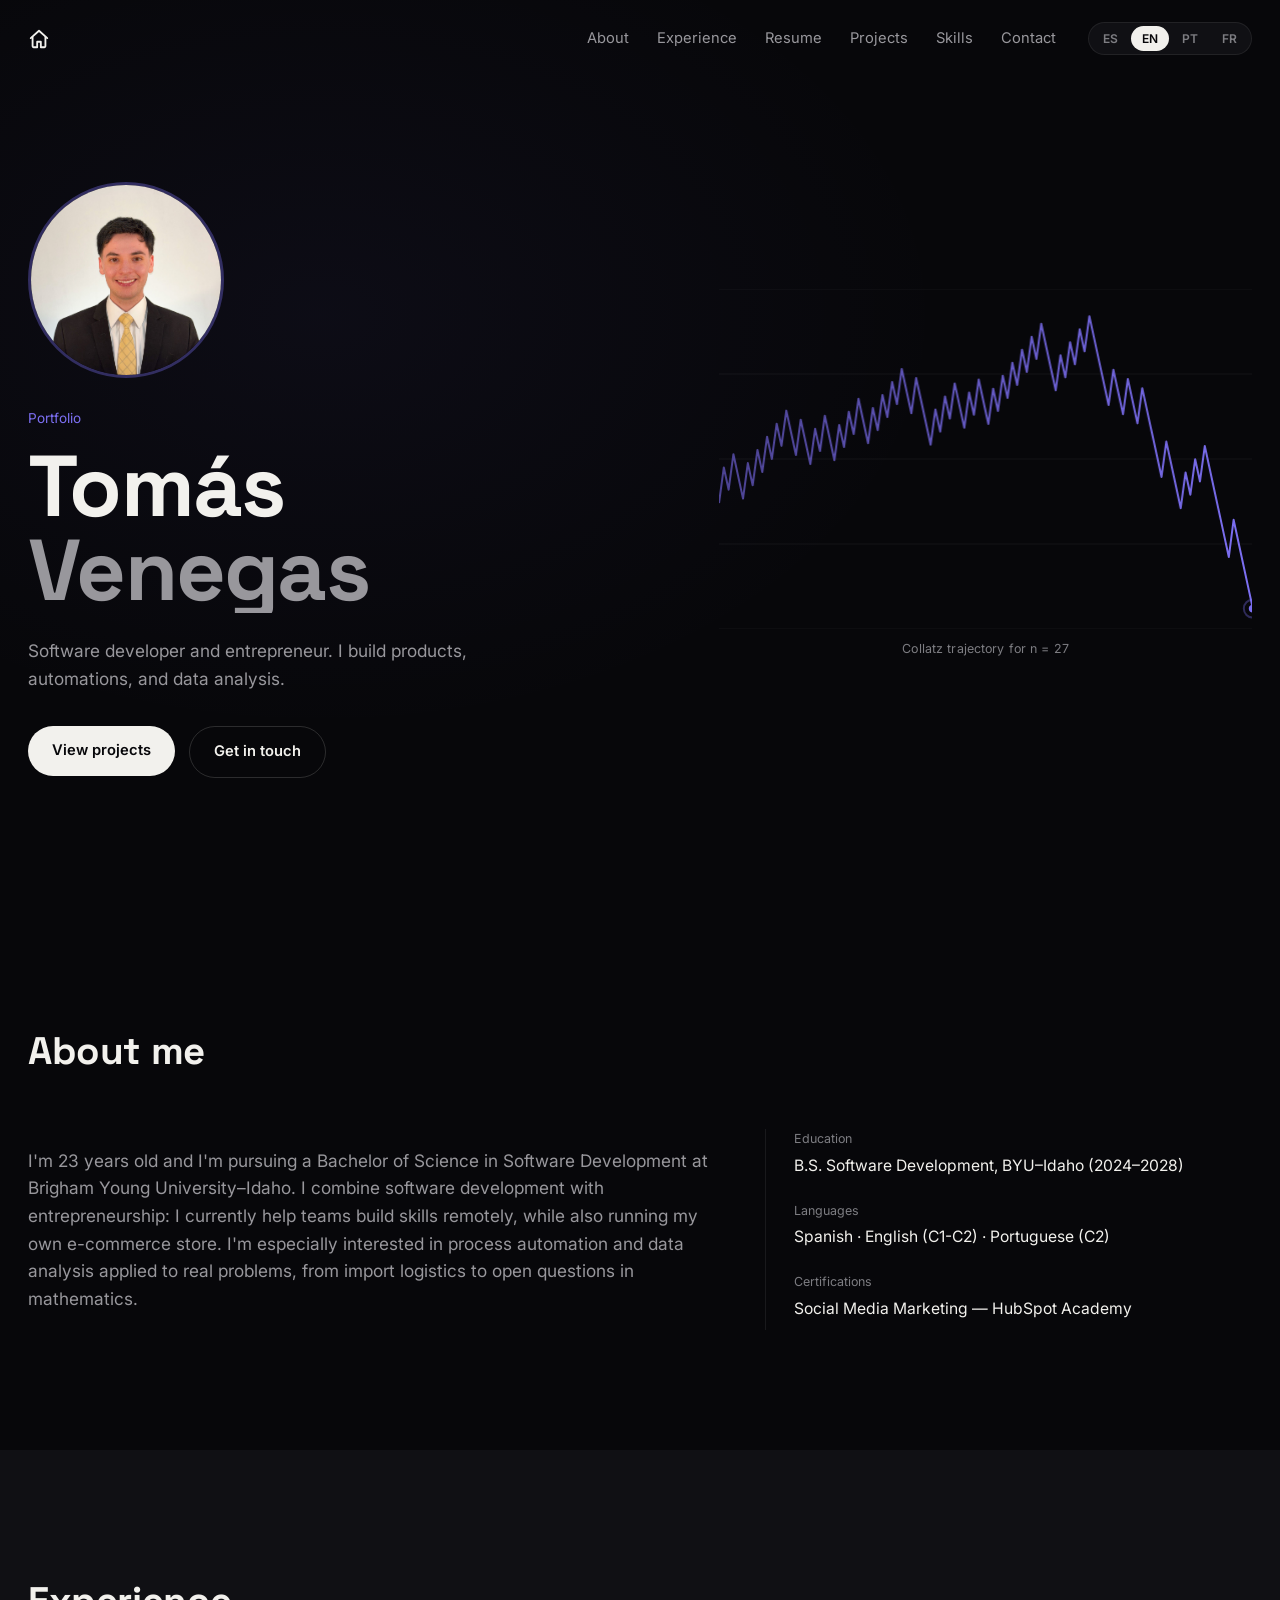
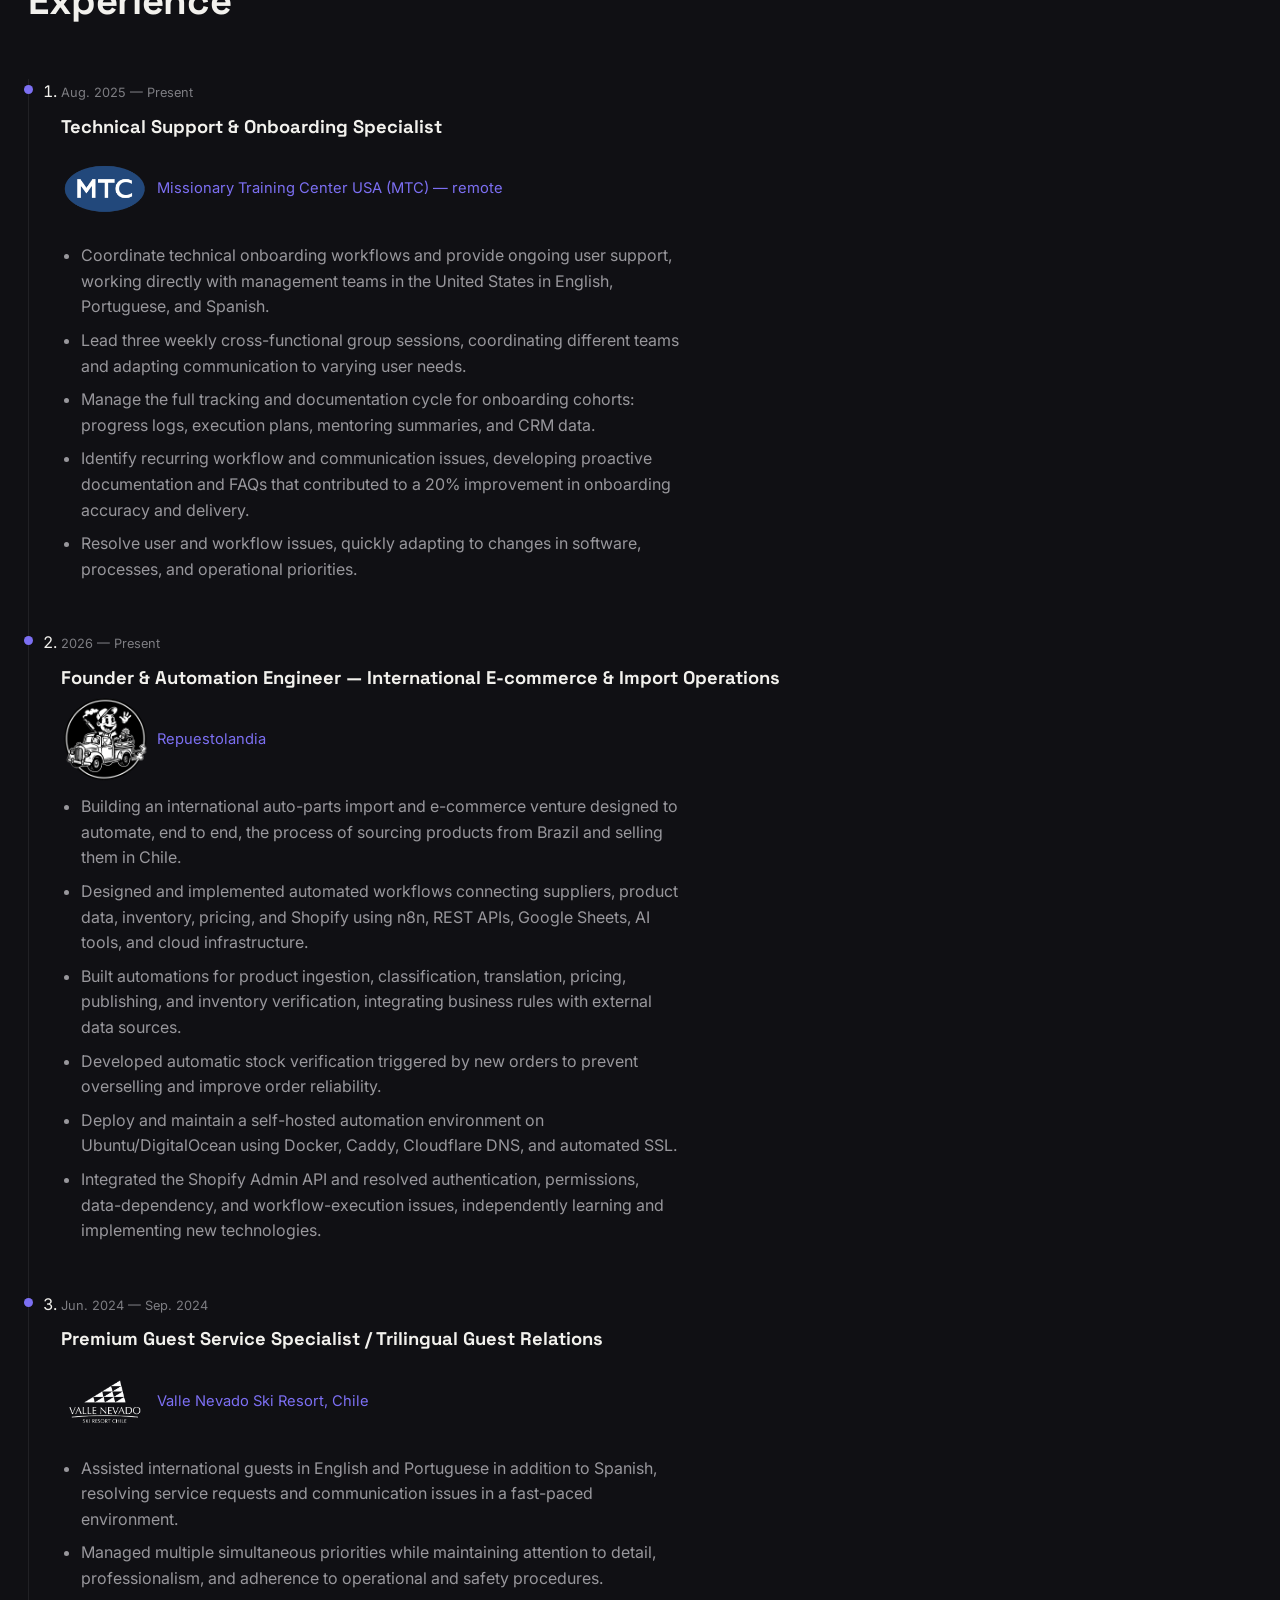
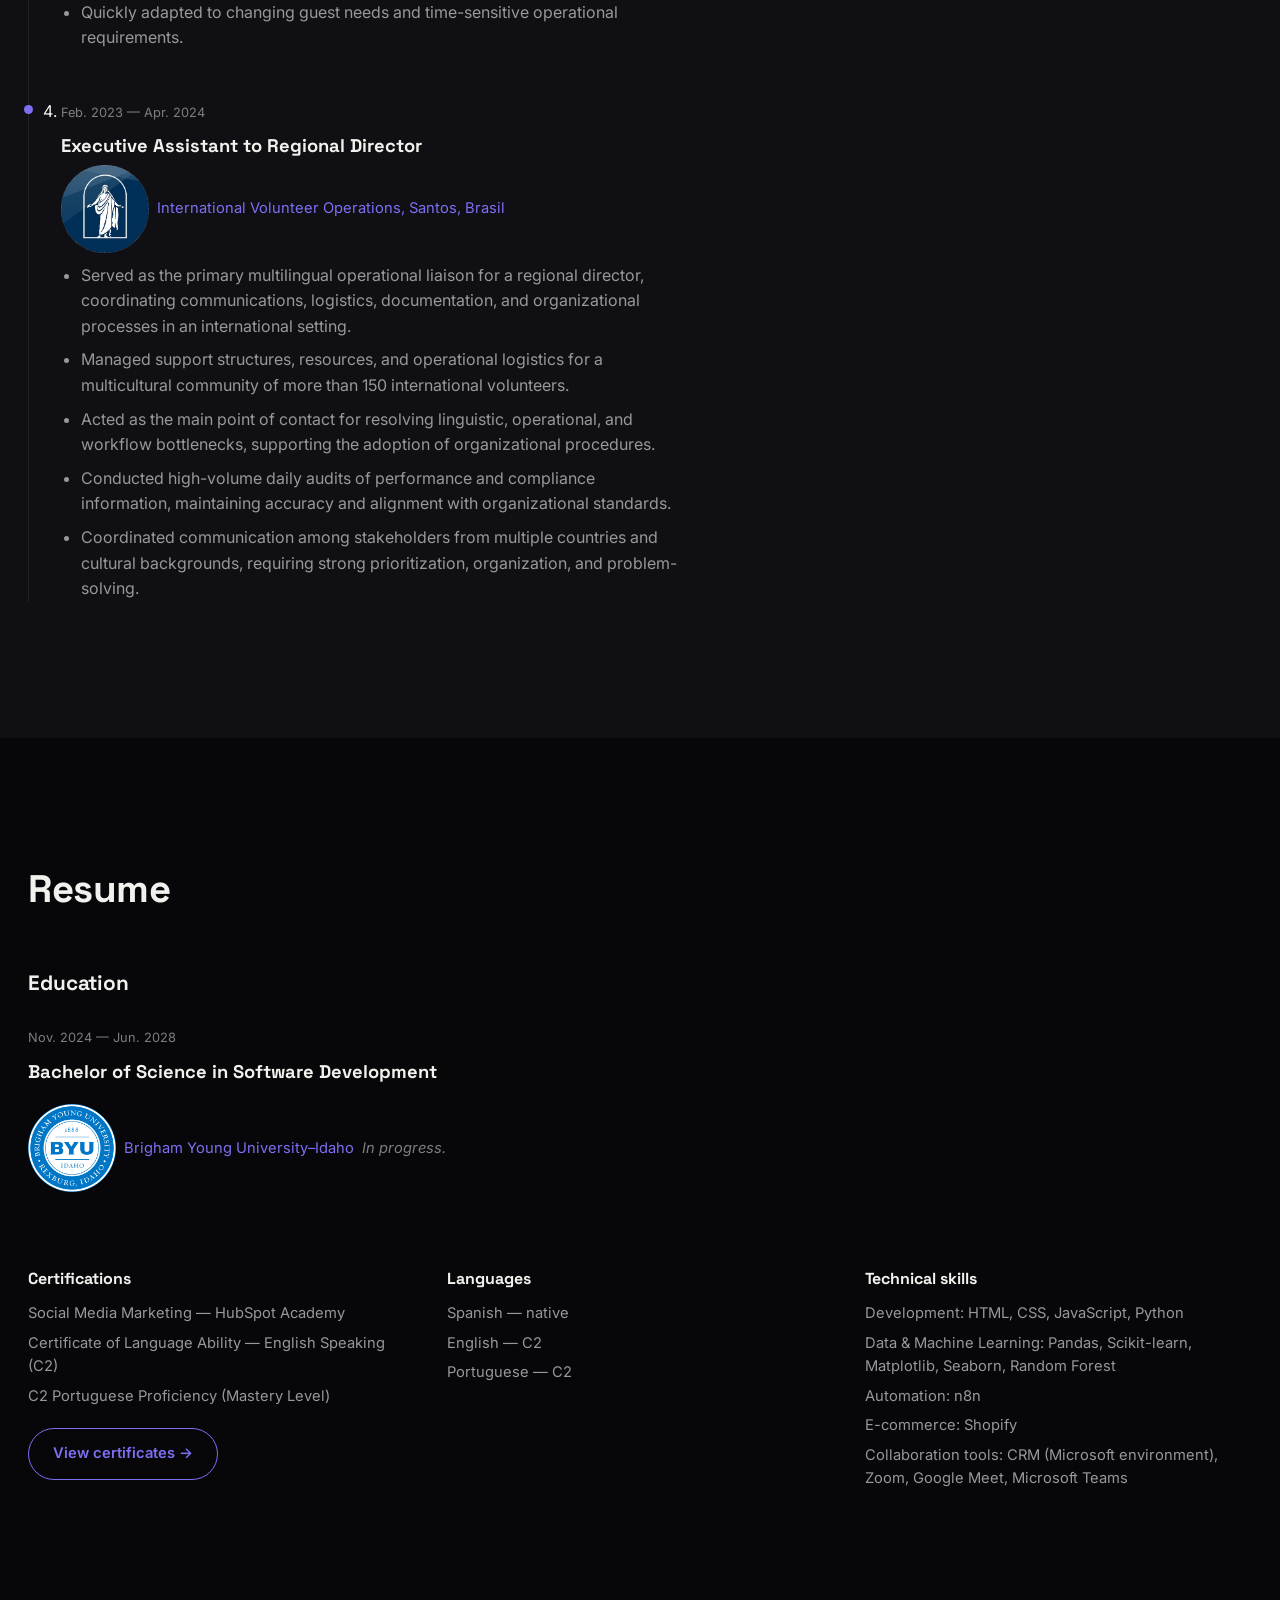
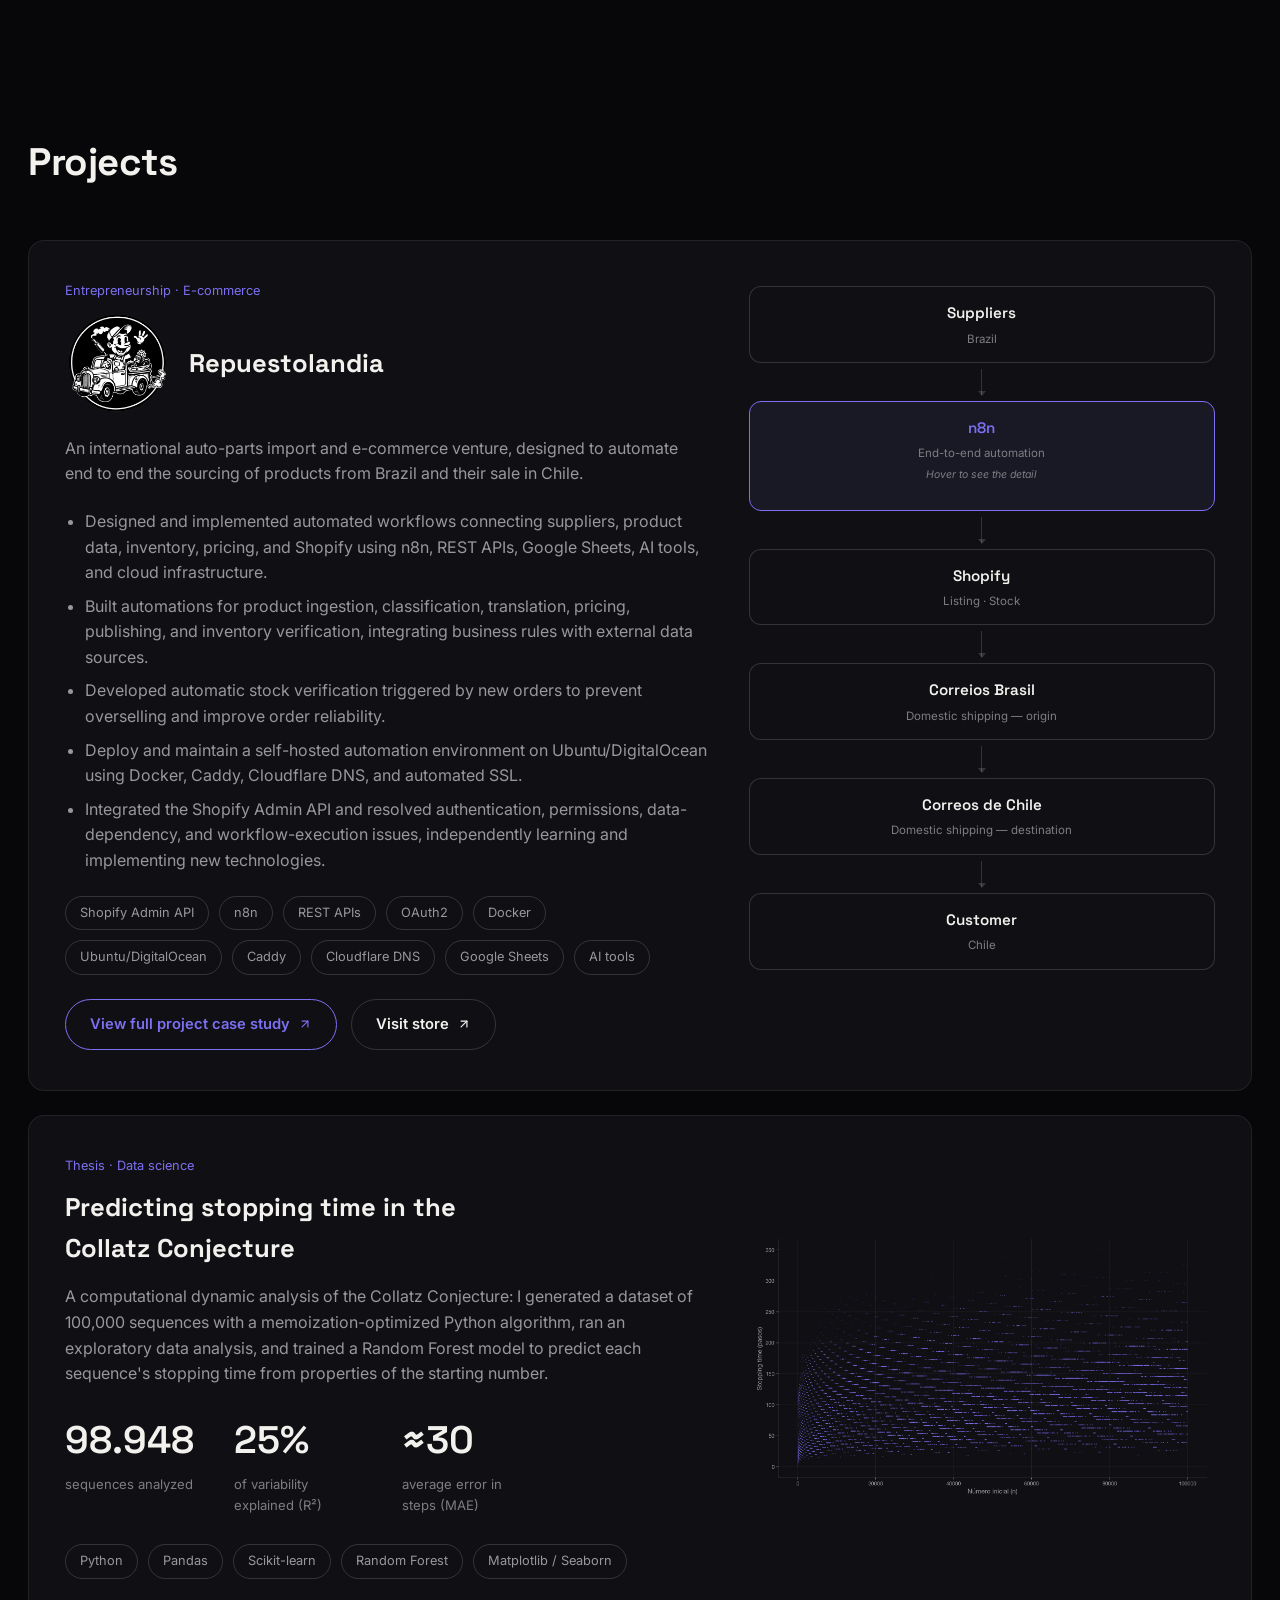
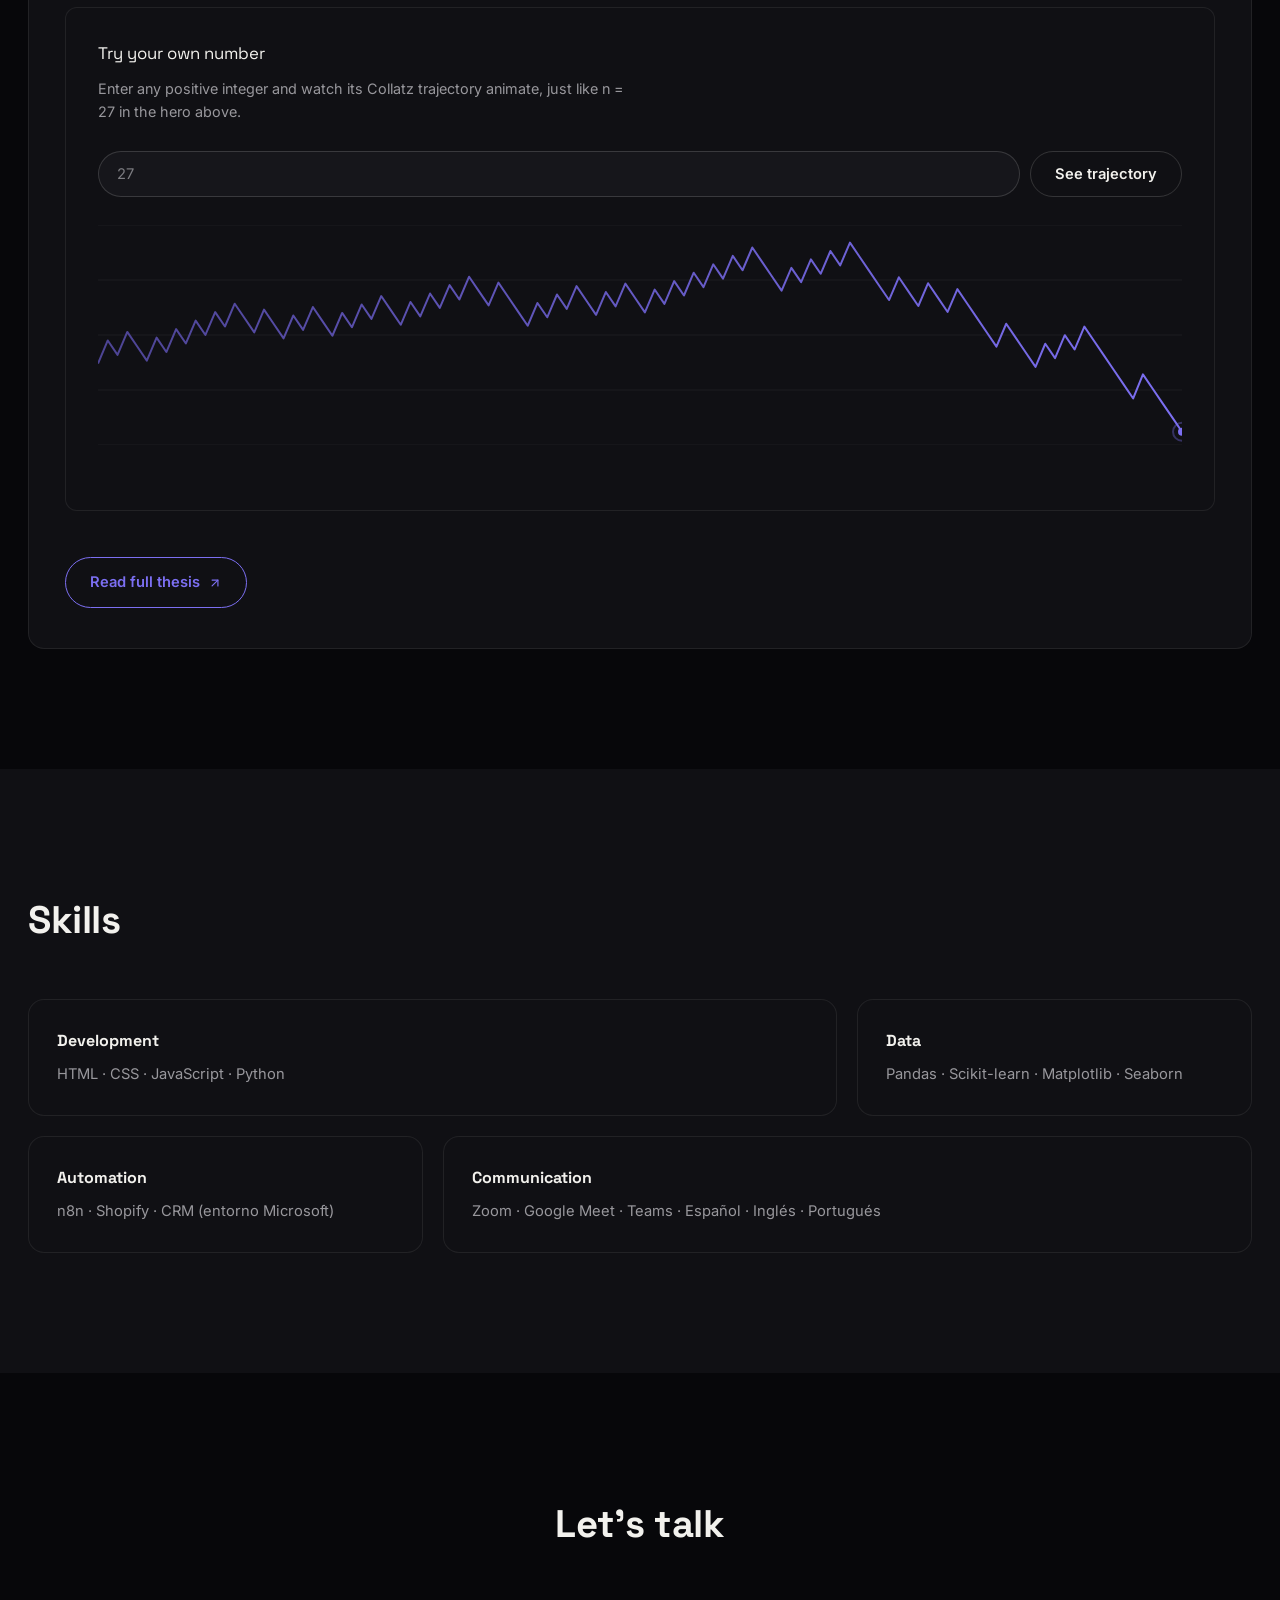
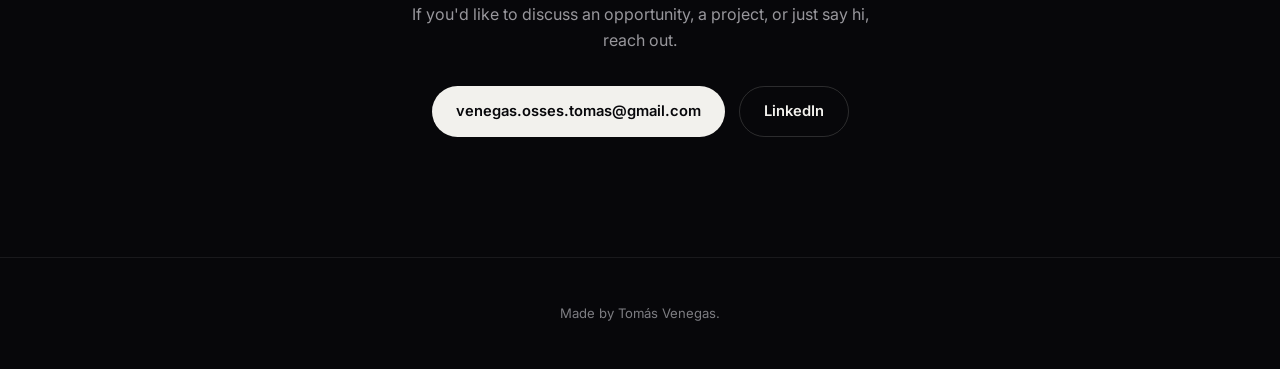
==== commit 0790531e: "Agregar página de caso de estudio de Repuestolandia Nueva página repuestolandia/index.html: caso téc" ====
--- a/index.html
+++ b/index.html
@@ -19,7 +19,7 @@
 <link rel="preconnect" href="https://fonts.googleapis.com">
 <link rel="preconnect" href="https://fonts.gstatic.com" crossorigin>
 <link href="https://fonts.googleapis.com/css2?family=Space+Grotesk:wght@400;500;600;700&family=Inter:wght@400;500;600&display=swap" rel="stylesheet">
-<link rel="stylesheet" href="styles/style.css?v=3">
+<link rel="stylesheet" href="styles/style.css?v=4">
 </head>
 <body>
 
@@ -309,10 +309,16 @@
             </div>
           </div>
 
-          <a href="https://repuestolandia.cl" target="_blank" rel="noopener noreferrer" class="btn btn-accent project-cta">
-            <span data-i18n="proj1_cta">Ver tienda</span>
-            <svg width="14" height="14" viewBox="0 0 24 24" fill="none" stroke="currentColor" stroke-width="2" stroke-linecap="round" stroke-linejoin="round" aria-hidden="true"><path d="M7 17L17 7"/><path d="M7 7h10v10"/></svg>
-          </a>
+          <div class="project-ctas">
+            <a href="repuestolandia/index.html" target="_blank" rel="noopener noreferrer" class="btn btn-accent">
+              <span data-i18n="proj1_cta_analysis">Ver análisis completo del proyecto</span>
+              <svg width="14" height="14" viewBox="0 0 24 24" fill="none" stroke="currentColor" stroke-width="2" stroke-linecap="round" stroke-linejoin="round" aria-hidden="true"><path d="M7 17L17 7"/><path d="M7 7h10v10"/></svg>
+            </a>
+            <a href="https://repuestolandia.cl" target="_blank" rel="noopener noreferrer" class="btn btn-ghost">
+              <span data-i18n="proj1_cta">Ver tienda</span>
+              <svg width="14" height="14" viewBox="0 0 24 24" fill="none" stroke="currentColor" stroke-width="2" stroke-linecap="round" stroke-linejoin="round" aria-hidden="true"><path d="M7 17L17 7"/><path d="M7 7h10v10"/></svg>
+            </a>
+          </div>
         </div>
       </article>
 
@@ -423,6 +429,6 @@
   <p data-i18n="footer_text">Hecho por Tomás Venegas.</p>
 </footer>
 
-<script src="scripts/script.js?v=4"></script>
+<script src="scripts/script.js?v=6"></script>
 </body>
 </html>
--- a/styles/style.css
+++ b/styles/style.css
@@ -569,6 +569,12 @@
 .project-cta{
   margin-top: 24px;
 }
+.project-ctas{
+  display: flex;
+  gap: 14px;
+  flex-wrap: wrap;
+  margin-top: 24px;
+}
 .project-two-col{
   display: flex;
   align-items: center;
